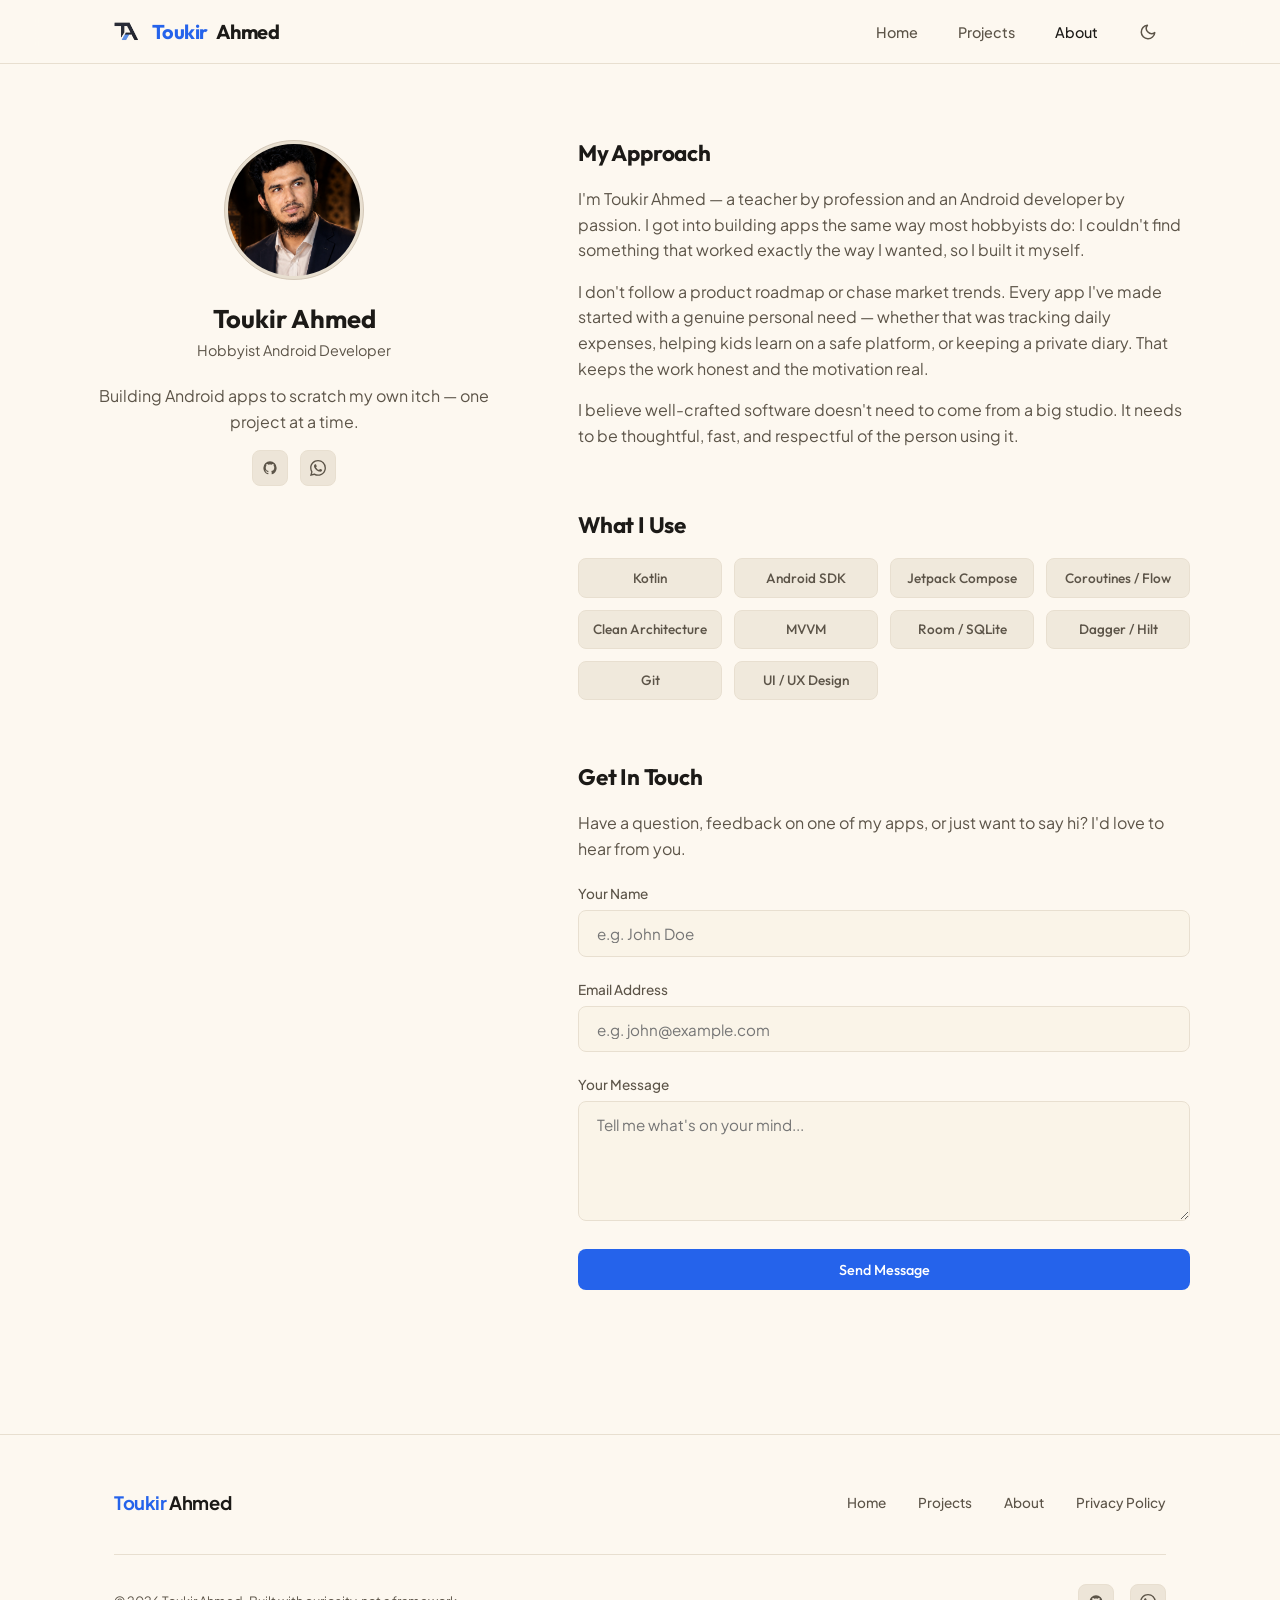
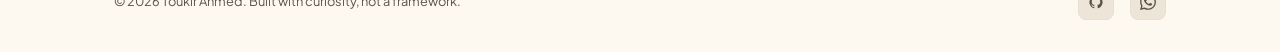
==== about.html @ c5e88df8 "feat: complete portfolio modernization & 32-app native Android catalog" ====
<!DOCTYPE html>
<html lang="en">
<head>
  <meta charset="UTF-8">
  <meta name="viewport" content="width=device-width, initial-scale=1.0">
  <title>About — Toukir Ahmed</title>
  <meta name="description" content="Learn more about Toukir Ahmed — a teacher and hobbyist Android developer who builds apps out of personal curiosity and real-world need.">

  <link rel="icon" type="image/png" id="favicon" href="assets/images/light_favicon.png">
  <link rel="canonical" href="https://toukir.pro.bd/about.html">

  <!-- OpenGraph Social Preview -->
  <meta property="og:type" content="profile">
  <meta property="og:site_name" content="Toukir Ahmed Portfolio">
  <meta property="og:title" content="About — Toukir Ahmed">
  <meta property="og:description" content="Learn more about Toukir Ahmed — a teacher and hobbyist Android developer who builds apps out of personal curiosity and real-world need.">
  <meta property="og:url" content="https://toukir.pro.bd/about.html">
  <meta property="og:image" content="https://toukir.pro.bd/assets/images/profile.png">

  <!-- Twitter Card -->
  <meta name="twitter:card" content="summary">
  <meta name="twitter:title" content="About — Toukir Ahmed">
  <meta name="twitter:description" content="Learn more about Toukir Ahmed — a teacher and hobbyist Android developer who builds apps out of personal curiosity and real-world need.">
  <meta name="twitter:image" content="https://toukir.pro.bd/assets/images/profile.png">

  <!-- CSS Stylesheets -->
  <link rel="stylesheet" href="assets/css/styles.css">
</head>
<body>

  <!-- Navigation Header -->
  <header class="navbar">
    <div class="container">
      <a href="./" class="nav-brand">
        <img src="assets/images/light_logo.png" alt="TA Logo" class="nav-logo" id="nav-logo">
        <span>Toukir</span> Ahmed
      </a>
      <div class="nav-right">
        <nav class="nav-menu" id="nav-menu">
          <a href="./" class="nav-link">Home</a>
          <a href="projects.html" class="nav-link">Projects</a>
          <a href="about.html" class="nav-link active">About</a>
        </nav>
        <button class="theme-toggle-btn" id="theme-toggle" aria-label="Toggle Dark Mode">
          <svg class="moon-icon" viewBox="0 0 24 24" fill="none" stroke="currentColor" stroke-width="2" stroke-linecap="round" stroke-linejoin="round"><path d="M21 12.79A9 9 0 1 1 11.21 3 7 7 0 0 0 21 12.79z"></path></svg>
          <svg class="sun-icon" viewBox="0 0 24 24" fill="none" stroke="currentColor" stroke-width="2" stroke-linecap="round" stroke-linejoin="round"><circle cx="12" cy="12" r="5"></circle><line x1="12" y1="1" x2="12" y2="3"></line><line x1="12" y1="21" x2="12" y2="23"></line><line x1="4.22" y1="4.22" x2="5.64" y2="5.64"></line><line x1="18.36" y1="18.36" x2="19.78" y2="19.78"></line><line x1="1" y1="12" x2="3" y2="12"></line><line x1="21" y1="12" x2="23" y2="12"></line><line x1="4.22" y1="19.78" x2="5.64" y2="18.36"></line><line x1="18.36" y1="5.64" x2="19.78" y2="4.22"></line></svg>
        </button>
        <button class="hamburger" aria-label="Toggle Navigation Menu">
          <span></span>
          <span></span>
          <span></span>
        </button>
      </div>
    </div>
  </header>

  <!-- About Layout Container -->
  <main class="container about-hero">
    <div class="about-layout">
      <!-- Profile sticky column -->
      <aside class="about-profile reveal">
        <div class="profile-avatar-container">
          <img src="assets/images/profile.png" alt="Toukir Ahmed" class="profile-avatar" onerror="this.src='assets/images/light_logo.png'">
        </div>
        <h2>Toukir Ahmed</h2>
        <div class="dev-tag">Hobbyist Android Developer</div>
        <p>Building Android apps to scratch my own itch — one project at a time.</p>

        <div class="social-links">
          <a href="https://github.com/toukirmunna" target="_blank" rel="noopener noreferrer" class="social-icon" aria-label="GitHub">
            <svg viewBox="0 0 24 24"><path d="M12 2A10 10 0 0 0 2 12c0 4.42 2.87 8.17 6.84 9.5.5.08.66-.23.66-.5v-1.69c-2.77.6-3.36-1.34-3.36-1.34-.46-1.16-1.11-1.47-1.11-1.47-.9-.62.07-.6.07-.6 1 .07 1.53 1.03 1.53 1.03.9 1.52 2.34 1.07 2.91.83.09-.65.35-1.09.63-1.34-2.22-.25-4.55-1.11-4.55-4.92 0-1.11.38-2 1.03-2.71-.1-.25-.45-1.29.1-2.64 0 0 .84-.27 2.75 1.02.79-.22 1.65-.33 2.5-.33.85 0 1.71.11 2.5.33 1.91-1.29 2.75-1.02 2.75-1.02.55 1.35.2 2.39.1 2.64.65.71 1.03 1.6 1.03 2.71 0 3.82-2.34 4.66-4.57 4.91.36.31.69.92.69 1.85V21c0 .27.16.59.67.5C19.14 20.16 22 16.42 22 12A10 10 0 0 0 12 2z"/></svg>
          </a>
          <a href="https://wa.me/8801726538440" target="_blank" rel="noopener noreferrer" class="social-icon" aria-label="WhatsApp">
            <svg viewBox="0 0 24 24"><path d="M17.472 14.382c-.297-.149-1.758-.867-2.03-.967-.273-.099-.471-.148-.67.15-.197.297-.767.966-.94 1.164-.173.199-.347.223-.644.075-.297-.15-1.255-.463-2.39-1.475-.883-.788-1.48-1.761-1.653-2.059-.173-.297-.018-.458.13-.606.134-.133.298-.347.446-.52.149-.174.198-.298.298-.497.099-.198.05-.371-.025-.52-.075-.149-.669-1.612-.916-2.207-.242-.579-.487-.5-.669-.51-.173-.008-.371-.01-.57-.01-.198 0-.52.074-.792.372-.272.297-1.04 1.016-1.04 2.479 0 1.462 1.065 2.875 1.213 3.074.149.198 2.096 3.2 5.077 4.487.709.306 1.262.489 1.694.625.712.227 1.36.195 1.871.118.571-.085 1.758-.719 2.006-1.413.248-.694.248-1.289.173-1.413-.074-.124-.272-.198-.57-.347m-5.421 7.403h-.004a9.87 9.87 0 01-5.031-1.378l-.361-.214-3.741.982.998-3.648-.235-.374a9.86 9.86 0 01-1.51-5.26c.001-5.45 4.436-9.884 9.888-9.884 2.64 0 5.122 1.03 6.988 2.898a9.825 9.825 0 012.893 6.994c-.003 5.45-4.437 9.884-9.885 9.884m8.413-18.297A11.815 11.815 0 0012.05 0C5.495 0 .16 5.335.157 11.892c0 2.096.547 4.142 1.588 5.945L.057 24l6.305-1.654a11.882 11.882 0 005.683 1.448h.005c6.554 0 11.890-5.335 11.893-11.893a11.821 11.821 0 00-3.48-8.413z"/></svg>
          </a>
        </div>
      </aside>

      <!-- Biography & Contact Column -->
      <div class="about-content">
        <section class="reveal">
          <h3>My Approach</h3>
          <p>I'm Toukir Ahmed — a teacher by profession and an Android developer by passion. I got into building apps the same way most hobbyists do: I couldn't find something that worked exactly the way I wanted, so I built it myself.</p>
          <p style="margin-top: 1rem;">I don't follow a product roadmap or chase market trends. Every app I've made started with a genuine personal need — whether that was tracking daily expenses, helping kids learn on a safe platform, or keeping a private diary. That keeps the work honest and the motivation real.</p>
          <p style="margin-top: 1rem;">I believe well-crafted software doesn't need to come from a big studio. It needs to be thoughtful, fast, and respectful of the person using it.</p>
        </section>

        <section class="reveal">
          <h3>What I Use</h3>
          <div class="skills-grid">
            <span class="skill-tag">Kotlin</span>
            <span class="skill-tag">Android SDK</span>
            <span class="skill-tag">Jetpack Compose</span>
            <span class="skill-tag">Coroutines / Flow</span>
            <span class="skill-tag">Clean Architecture</span>
            <span class="skill-tag">MVVM</span>
            <span class="skill-tag">Room / SQLite</span>
            <span class="skill-tag">Dagger / Hilt</span>
            <span class="skill-tag">Git</span>
            <span class="skill-tag">UI / UX Design</span>
          </div>
        </section>

        <!-- Contact Form -->
        <section class="reveal">
          <h3>Get In Touch</h3>
          <p>Have a question, feedback on one of my apps, or just want to say hi? I'd love to hear from you.</p>

          <div class="contact-form-container">
            <form action="#" method="POST" onsubmit="event.preventDefault(); this.querySelector('.form-submit-btn').textContent = '✓ Message sent!'; this.querySelector('.form-submit-btn').disabled = true;">
              <div class="form-group">
                <label for="name" class="form-label">Your Name</label>
                <input type="text" id="name" name="name" class="form-input" placeholder="e.g. John Doe" required>
              </div>
              <div class="form-group">
                <label for="email" class="form-label">Email Address</label>
                <input type="email" id="email" name="email" class="form-input" placeholder="e.g. john@example.com" required>
              </div>
              <div class="form-group">
                <label for="message" class="form-label">Your Message</label>
                <textarea id="message" name="message" class="form-input" placeholder="Tell me what's on your mind..." required></textarea>
              </div>
              <button type="submit" class="btn btn-primary form-submit-btn" id="contact-submit-btn">Send Message</button>
            </form>
          </div>
        </section>
      </div>
    </div>
  </main>

  <!-- Footer -->
  <footer class="footer">
    <div class="container">
      <div class="footer-layout">
        <a href="./" class="footer-brand">
          <span>Toukir</span> Ahmed
        </a>
        <div class="footer-links">
          <a href="./" class="footer-link">Home</a>
          <a href="projects.html" class="footer-link">Projects</a>
          <a href="about.html" class="footer-link">About</a>
          <a href="privacy.html" class="footer-link">Privacy Policy</a>
        </div>
      </div>

      <div class="footer-bottom">
        <p>&copy; 2026 Toukir Ahmed. Built with curiosity, not a framework.</p>
        <div class="footer-socials">
          <a href="https://github.com/toukirmunna" target="_blank" rel="noopener noreferrer" aria-label="GitHub" class="social-icon">
            <svg viewBox="0 0 24 24"><path d="M12 2A10 10 0 0 0 2 12c0 4.42 2.87 8.17 6.84 9.5.5.08.66-.23.66-.5v-1.69c-2.77.6-3.36-1.34-3.36-1.34-.46-1.16-1.11-1.47-1.11-1.47-.9-.62.07-.6.07-.6 1 .07 1.53 1.03 1.53 1.03.9 1.52 2.34 1.07 2.91.83.09-.65.35-1.09.63-1.34-2.22-.25-4.55-1.11-4.55-4.92 0-1.11.38-2 1.03-2.71-.1-.25-.45-1.29.1-2.64 0 0 .84-.27 2.75 1.02.79-.22 1.65-.33 2.5-.33.85 0 1.71.11 2.5.33 1.91-1.29 2.75-1.02 2.75-1.02.55 1.35.2 2.39.1 2.64.65.71 1.03 1.6 1.03 2.71 0 3.82-2.34 4.66-4.57 4.91.36.31.69.92.69 1.85V21c0 .27.16.59.67.5C19.14 20.16 22 16.42 22 12A10 10 0 0 0 12 2z"/></svg>
          </a>
          <a href="https://wa.me/8801726538440" target="_blank" rel="noopener noreferrer" aria-label="WhatsApp" class="social-icon">
            <svg viewBox="0 0 24 24"><path d="M17.472 14.382c-.297-.149-1.758-.867-2.03-.967-.273-.099-.471-.148-.67.15-.197.297-.767.966-.94 1.164-.173.199-.347.223-.644.075-.297-.15-1.255-.463-2.39-1.475-.883-.788-1.48-1.761-1.653-2.059-.173-.297-.018-.458.13-.606.134-.133.298-.347.446-.52.149-.174.198-.298.298-.497.099-.198.05-.371-.025-.52-.075-.149-.669-1.612-.916-2.207-.242-.579-.487-.5-.669-.51-.173-.008-.371-.01-.57-.01-.198 0-.52.074-.792.372-.272.297-1.04 1.016-1.04 2.479 0 1.462 1.065 2.875 1.213 3.074.149.198 2.096 3.2 5.077 4.487.709.306 1.262.489 1.694.625.712.227 1.36.195 1.871.118.571-.085 1.758-.719 2.006-1.413.248-.694.248-1.289.173-1.413-.074-.124-.272-.198-.57-.347m-5.421 7.403h-.004a9.87 9.87 0 01-5.031-1.378l-.361-.214-3.741.982.998-3.648-.235-.374a9.86 9.86 0 01-1.51-5.26c.001-5.45 4.436-9.884 9.888-9.884 2.64 0 5.122 1.03 6.988 2.898a9.825 9.825 0 012.893 6.994c-.003 5.45-4.437 9.884-9.885 9.884m8.413-18.297A11.815 11.815 0 0012.05 0C5.495 0 .16 5.335.157 11.892c0 2.096.547 4.142 1.588 5.945L.057 24l6.305-1.654a11.882 11.882 0 005.683 1.448h.005c6.554 0 11.890-5.335 11.893-11.893a11.821 11.821 0 00-3.48-8.413z"/></svg>
          </a>
        </div>
      </div>
    </div>
  </footer>

  <!-- Scripts -->
  <script src="assets/js/main.js"></script>
</body>
</html>
---- assets/css/styles.css ----
@import url('https://fonts.googleapis.com/css2?family=Plus+Jakarta+Sans:wght@300;400;500;600;700&family=Outfit:wght@400;500;600;700;800&display=swap');

/* --- DESIGN SYSTEM & CSS VARIABLES --- */
:root {
  /* Fonts */
  --font-heading: 'Outfit', -apple-system, BlinkMacSystemFont, "Segoe UI", Roboto, sans-serif;
  --font-body: 'Plus Jakarta Sans', -apple-system, BlinkMacSystemFont, "Segoe UI", Roboto, sans-serif;

  /* Colors - Light Theme (Default) — Warm Cream */
  --bg-color: #fdf8f0;          /* Warm cream background */
  --card-bg: #fffdf7;           /* Ivory white card surface */
  --card-bg-hover: #faf4e8;     /* Slightly deeper cream on card hover */
  
  --border-color: #e8dfd0;      /* Warm tan border */
  --border-color-hover: #d4c8b8; /* Deeper warm border hover */
  
  --text-primary: #1c1a17;      /* Deep warm charcoal */
  --text-secondary: #5c5448;    /* Warm brown-gray secondary text */
  --text-muted: #9c8f80;        /* Warm muted taupe */
  
  --accent-primary: #2563eb;    /* Premium sapphire blue accent */
  --accent-hover: #1d4ed8;
  --accent-light: rgba(37, 99, 235, 0.08);
  
  --nav-bg: rgba(253, 248, 240, 0.85);
  --success: #10b981;
  
  --btn-secondary-bg: #ede5d8;       /* Warm cream-tan background for secondary buttons */
  --btn-secondary-hover: #e0d4c3;
  --btn-secondary-text: #1c1a17;     /* High contrast warm dark text */

  --input-bg: #faf4e8;               /* Form input background */
  --skill-bg: #f0e9dc;               /* Skill tag background */
  --skill-bg-hover: #e8dfd0;
  --social-icon-bg: #ede5d8;         /* Social icon background */
  --social-icon-hover: #e0d4c3;
  
  /* Transitions */
  --transition-fast: 0.15s cubic-bezier(0.16, 1, 0.3, 1);
  --transition-normal: 0.3s cubic-bezier(0.16, 1, 0.3, 1);
  
  /* Spacers */
  --container-width: 1100px;
}

/* Elegant Deep Dark Theme Override */
[data-theme="dark"] {
  --bg-color: #0d1117;          /* Deep near-black background */
  --card-bg: #161b22;           /* Deep charcoal card surface */
  --card-bg-hover: #1c2330;     /* Subtle card hover tint */
  
  --border-color: #30363d;      /* Muted dark border */
  --border-color-hover: #484f58; /* Lighter dark border hover */
  
  --text-primary: #e6edf3;      /* Crisp off-white typography */
  --text-secondary: #8b949e;    /* Muted gray secondary text */
  --text-muted: #6e7681;        /* Quiet metadata text */
  
  --accent-primary: #38bdf8;    /* Vibrant sky-blue accent for dark mode */
  --accent-hover: #7dd3fc;
  --accent-light: rgba(56, 189, 248, 0.12);
  
  --nav-bg: rgba(13, 17, 23, 0.85);
  
  --btn-secondary-bg: #21262d;       /* Dark background for secondary buttons */
  --btn-secondary-hover: #30363d;
  --btn-secondary-text: #e6edf3;     /* High contrast white text */

  --input-bg: #0d1117;
  --skill-bg: #21262d;
  --skill-bg-hover: #30363d;
  --social-icon-bg: #21262d;
  --social-icon-hover: #30363d;
}

/* --- RESET & BASE STYLES --- */
*, *::before, *::after {
  box-sizing: border-box;
  margin: 0;
  padding: 0;
}

html {
  scroll-behavior: smooth;
  font-size: 16px;
  background-color: var(--bg-color);
  color: var(--text-primary);
  font-family: var(--font-body);
  -webkit-font-smoothing: antialiased;
  -moz-osx-font-smoothing: grayscale;
}

body {
  min-height: 100vh;
  display: flex;
  flex-direction: column;
  overflow-x: hidden;
  position: relative;
}

/* Scrollbar Styles */
::-webkit-scrollbar {
  width: 8px;
}
::-webkit-scrollbar-track {
  background: var(--bg-color);
}
::-webkit-scrollbar-thumb {
  background: var(--border-color-hover);
  border-radius: 4px;
}
::-webkit-scrollbar-thumb:hover {
  background: var(--text-muted);
}

/* Typography */
h1, h2, h3, h4, h5, h6 {
  font-family: var(--font-heading);
  font-weight: 700;
  line-height: 1.2;
  color: var(--text-primary);
}

p {
  color: var(--text-secondary);
  line-height: 1.6;
}

a {
  text-decoration: none;
  color: inherit;
  transition: color var(--transition-fast);
}

img {
  max-width: 100%;
  height: auto;
  display: block;
}

/* --- REUSABLE COMPONENTS --- */
.container {
  width: 90%;
  max-width: var(--container-width);
  margin: 0 auto;
  padding: 0 1.5rem;
}

/* Category Pill Badges */
.category-pill {
  display: inline-flex;
  align-items: center;
  font-size: 0.75rem;
  font-weight: 600;
  color: var(--accent-primary);
  background: var(--accent-light);
  border: 1px solid rgba(47, 128, 237, 0.2);
  padding: 0.25rem 0.75rem;
  border-radius: 12px;
  letter-spacing: -0.1px;
}

/* Buttons */
.btn {
  display: inline-flex;
  align-items: center;
  justify-content: center;
  padding: 0.7rem 1.4rem;
  border-radius: 8px;
  font-family: var(--font-heading);
  font-weight: 500;
  font-size: 0.9rem;
  cursor: pointer;
  transition: all var(--transition-fast);
  gap: 0.5rem;
  border: none;
}

.btn-primary {
  background: var(--accent-primary);
  color: #ffffff;                    /* Hardcoded high contrast white text */
}

.btn-primary:hover {
  background: var(--accent-hover);
  transform: translateY(-1px);
}

.btn-secondary {
  background: var(--btn-secondary-bg);
  color: var(--btn-secondary-text);
  border: 1px solid var(--border-color);
}

.btn-secondary:hover {
  background: var(--btn-secondary-hover);
  border-color: var(--border-color-hover);
  transform: translateY(-1px);
}

/* Flat Minimal Cards */
.glass-card {
  background: var(--card-bg);
  border: 1px solid var(--border-color);
  border-radius: 14px;
  padding: 2rem;
  transition: all var(--transition-fast);
  box-shadow: 0 4px 20px rgba(0, 0, 0, 0.15);
}

.glass-card:hover {
  transform: translateY(-3px);
  background: var(--card-bg-hover);
  border-color: var(--border-color-hover);
  box-shadow: 0 8px 30px rgba(0, 0, 0, 0.25);
}

/* --- NAVIGATION HEADER --- */
.navbar {
  position: fixed;
  top: 0;
  left: 0;
  width: 100%;
  height: 64px;
  display: flex;
  align-items: center;
  z-index: 100;
  background: var(--nav-bg);
  backdrop-filter: blur(16px);
  -webkit-backdrop-filter: blur(16px);
  border-bottom: 1px solid var(--border-color);
  transition: height var(--transition-fast);
}

.navbar.scrolled {
  height: 56px;
}

.navbar .container {
  display: flex;
  justify-content: space-between;
  align-items: center;
}

.nav-right {
  display: flex;
  align-items: center;
  gap: 2rem;
}

/* Theme Toggle Button */
.theme-toggle-btn {
  background: transparent;
  border: none;
  cursor: pointer;
  width: 36px;
  height: 36px;
  border-radius: 8px;
  display: flex;
  align-items: center;
  justify-content: center;
  color: var(--text-secondary);
  transition: all var(--transition-fast);
}

.theme-toggle-btn:hover {
  background: var(--card-bg-hover);
  color: var(--text-primary);
}

.theme-toggle-btn svg {
  width: 18px;
  height: 18px;
  fill: none;
  stroke: currentColor;
  stroke-width: 2;
  stroke-linecap: round;
  stroke-linejoin: round;
}

.theme-toggle-btn .sun-icon {
  display: none;
}

.theme-toggle-btn .moon-icon {
  display: block;
}

[data-theme="dark"] .theme-toggle-btn .sun-icon {
  display: block;
}

[data-theme="dark"] .theme-toggle-btn .moon-icon {
  display: none;
}

.nav-brand {
  font-family: var(--font-heading);
  font-weight: 700;
  font-size: 1.25rem;
  letter-spacing: -0.5px;
  display: flex;
  align-items: center;
  gap: 0.5rem;
}

.nav-brand span {
  color: var(--accent-primary);
  margin-left: 0.35rem; /* Distinct gap separating logo from brand text */
}

.nav-logo {
  height: 24px; /* Sleeker, proportional height */
  width: auto;
  object-fit: contain;
  border-radius: 4px;
  display: block;
}

.nav-menu {
  display: flex;
  gap: 2.5rem;
}

.nav-link {
  font-family: var(--font-body);
  font-weight: 500;
  font-size: 0.9rem;
  color: var(--text-secondary);
  transition: color var(--transition-fast);
}

.nav-link:hover, .nav-link.active {
  color: var(--text-primary);
}

.hamburger {
  display: none;
  cursor: pointer;
  background: transparent;
  border: none;
  z-index: 110;
}

.hamburger span {
  display: block;
  width: 20px;
  height: 2px;
  margin: 4px auto;
  background-color: var(--text-primary);
  transition: all var(--transition-fast);
}

/* --- HERO SECTION --- */
.hero {
  padding: 140px 0 80px;
  position: relative;
  overflow: hidden;
}

.hero-layout {
  display: grid;
  grid-template-columns: 1.1fr 0.9fr;
  gap: 4rem;
  align-items: center;
}

.hero-text {
  text-align: left;
}

.hero h1 {
  font-size: 3.25rem;
  margin-bottom: 1.2rem;
  letter-spacing: -1.5px;
  font-weight: 800;
}

.hero p {
  font-size: 1.1rem;
  margin-bottom: 2.2rem;
  color: var(--text-secondary);
}

.hero-cta {
  display: flex;
  gap: 1rem;
}

/* Layered Screenshots & Phone Mockup */
.hero-mockup-wrapper {
  position: relative;
  width: 100%;
  height: 420px;
  display: flex;
  justify-content: center;
  align-items: center;
}

.mockup-phone {
  position: relative;
  width: 200px;
  height: 400px;
  background: #16161a;
  border: 4px solid #2d2d34;
  border-radius: 32px;
  padding: 8px;
  box-shadow: 0 25px 50px -12px rgba(0,0,0,0.5);
  overflow: hidden;
  z-index: 2;
}

.mockup-phone img {
  width: 100%;
  height: 100%;
  object-fit: cover;
  border-radius: 24px;
}

.mockup-screen-left, .mockup-screen-right {
  position: absolute;
  width: 160px;
  height: 320px;
  background: var(--card-bg);
  border: 1px solid var(--border-color);
  border-radius: 18px;
  opacity: 0.45;
  overflow: hidden;
  box-shadow: 0 15px 35px rgba(0,0,0,0.4);
  transition: all var(--transition-normal);
}

.mockup-screen-left {
  left: 20px;
  transform: rotate(-10deg) scale(0.9);
  z-index: 1;
}

.mockup-screen-right {
  right: 20px;
  transform: rotate(10deg) scale(0.9);
  z-index: 1;
}

.mockup-screen-left img, .mockup-screen-right img {
  width: 100%;
  height: 100%;
  object-fit: cover;
}

.mockup-screen-left:hover {
  transform: rotate(-3deg) scale(0.95);
  opacity: 0.9;
  z-index: 3;
}

.mockup-screen-right:hover {
  transform: rotate(3deg) scale(0.95);
  opacity: 0.9;
  z-index: 3;
}

/* --- HOMEPAGE SPECIFIC SECTIONS --- */

/* Stats Strip */
.stats-strip {
  padding: 1rem 0;
  margin-top: -1rem;
  margin-bottom: 2rem;
}

.stats-strip-container {
  display: grid;
  grid-template-columns: repeat(4, 1fr);
  gap: 1.5rem;
  padding: 2.5rem 2rem;
  text-align: center;
  border-radius: 16px;
  background: var(--card-bg);
  border: 1px solid var(--border-color);
  box-shadow: 0 8px 32px 0 rgba(0, 0, 0, 0.05);
}

.stat-item {
  display: flex;
  flex-direction: column;
  gap: 0.35rem;
  border-right: 1px solid var(--border-color);
}

.stat-item:last-child {
  border-right: none;
}

.stat-value {
  font-family: var(--font-heading);
  font-size: 2.25rem;
  font-weight: 800;
  color: var(--accent-primary);
  line-height: 1;
}

.stat-label {
  font-size: 0.88rem;
  color: var(--text-muted);
  font-weight: 500;
}

/* Philosophy Section */
.philosophy-section {
  padding: 80px 0;
  border-top: 1px solid var(--border-color);
}

.philosophy-grid {
  display: grid;
  grid-template-columns: repeat(3, 1fr);
  gap: 2rem;
  margin-top: 3rem;
}

.philosophy-card {
  padding: 2.5rem 2rem;
  height: 100%;
}

.philosophy-icon {
  width: 44px;
  height: 44px;
  border-radius: 10px;
  background: var(--accent-light);
  color: var(--accent-primary);
  display: flex;
  align-items: center;
  justify-content: center;
  margin-bottom: 1.5rem;
}

.philosophy-icon svg {
  width: 24px;
  height: 24px;
}

.philosophy-card h3 {
  font-size: 1.25rem;
  font-weight: 700;
  margin-bottom: 0.9rem;
  color: var(--text-primary);
}

.philosophy-card p {
  font-size: 0.95rem;
  line-height: 1.6;
  color: var(--text-secondary);
}

/* Tech Stack Section */
.tech-section {
  padding: 80px 0;
  border-top: 1px solid var(--border-color);
}

.tech-grid {
  display: grid;
  grid-template-columns: repeat(4, 1fr);
  gap: 1.5rem;
  margin-top: 3rem;
}

.tech-card {
  padding: 1.75rem 1.5rem;
  display: flex;
  align-items: center;
  gap: 1rem;
  transition: transform 0.2s ease, border-color 0.2s ease;
}

.tech-card:hover {
  transform: translateY(-2px);
  border-color: var(--accent-primary);
}

.tech-icon-wrapper {
  width: 40px;
  height: 40px;
  border-radius: 8px;
  background: var(--border-color);
  display: flex;
  align-items: center;
  justify-content: center;
  flex-shrink: 0;
}

.tech-icon-wrapper svg {
  width: 22px;
  height: 22px;
  color: var(--text-secondary);
}

.tech-card:hover .tech-icon-wrapper svg {
  color: var(--accent-primary);
}

.tech-info h3 {
  font-size: 1.05rem;
  font-weight: 700;
  margin-bottom: 0.2rem;
  color: var(--text-primary);
}

.tech-info p {
  font-size: 0.82rem;
  color: var(--text-muted);
}

/* Feedback CTA Banner */
.feedback-section {
  padding: 80px 0 100px;
  border-top: 1px solid var(--border-color);
}

.feedback-banner {
  padding: 4rem 3rem;
  border-radius: 20px;
  text-align: center;
  max-width: 860px;
  margin: 0 auto;
  box-shadow: 0 12px 40px 0 rgba(0, 0, 0, 0.05);
}

.feedback-badge {
  display: inline-flex;
  align-items: center;
  gap: 0.4rem;
  font-size: 0.78rem;
  font-weight: 700;
  text-transform: uppercase;
  color: var(--accent-primary);
  background: var(--accent-light);
  padding: 0.35rem 0.85rem;
  border-radius: 100px;
  margin-bottom: 1.5rem;
  letter-spacing: 0.5px;
}

.feedback-banner h2 {
  font-size: 2.25rem;
  letter-spacing: -0.5px;
  margin-bottom: 1rem;
}

.feedback-banner p {
  font-size: 1.1rem;
  color: var(--text-secondary);
  max-width: 600px;
  margin: 0 auto 2.25rem;
  line-height: 1.6;
}

.feedback-buttons {
  display: flex;
  justify-content: center;
  gap: 1rem;
}

/* Responsive Rules */
@media (max-width: 992px) {
  .stats-strip-container {
    grid-template-columns: repeat(2, 1fr);
    gap: 1.5rem;
    padding: 2rem 1.5rem;
  }
  .stat-item:nth-child(2) {
    border-right: none;
  }
  .philosophy-grid {
    grid-template-columns: 1fr;
    gap: 1.5rem;
  }
  .tech-grid {
    grid-template-columns: repeat(2, 1fr);
  }
}

@media (max-width: 576px) {
  .stats-strip-container {
    grid-template-columns: 1fr;
    gap: 1.25rem;
  }
  .stat-item {
    border-right: none;
    border-bottom: 1px solid var(--border-color);
    padding-bottom: 0.75rem;
  }
  .stat-item:last-child {
    border-bottom: none;
    padding-bottom: 0;
  }
  .tech-grid {
    grid-template-columns: 1fr;
  }
  .feedback-banner {
    padding: 2.5rem 1.5rem;
  }
  .feedback-banner h2 {
    font-size: 1.75rem;
  }
  .feedback-buttons {
    flex-direction: column;
    gap: 0.75rem;
  }
}

/* --- APPS SECTION --- */
.apps-section {
  padding: 80px 0;
  border-top: 1px solid var(--border-color);
}

.section-header {
  text-align: left;
  margin-bottom: 3.5rem;
}

.section-header h2 {
  font-size: 2.25rem;
  margin-bottom: 0.8rem;
  letter-spacing: -0.5px;
}

.section-header p {
  font-size: 1rem;
  color: var(--text-secondary);
}

.apps-grid {
  display: grid;
  grid-template-columns: repeat(auto-fit, minmax(310px, 1fr));
  gap: 2.5rem;
}

/* App Card overrides */
.app-card {
  display: flex;
  flex-direction: column;
  height: 100%;
  text-align: left;
  padding: 2.2rem;
}

.app-card-header {
  display: flex;
  align-items: center;
  gap: 1.2rem;
  margin-bottom: 1.2rem;
}

.app-card-icon {
  width: 52px;
  height: 52px;
  border-radius: 12px;
  object-fit: cover;
  border: 1px solid var(--border-color);
  background: var(--bg-color);
}

.app-card-title {
  font-size: 1.15rem;
  font-weight: 600;
  margin-bottom: 0.2rem;
}

.app-card-desc {
  font-size: 0.92rem;
  margin-bottom: 1.8rem;
  flex-grow: 1;
}

.app-card-footer {
  display: flex;
  justify-content: space-between;
  align-items: center;
  border-top: 1px solid var(--border-color);
  padding-top: 1.2rem;
}

.app-card-meta {
  font-size: 0.8rem;
  color: var(--text-secondary);
}

.app-card-footer .btn-link {
  font-family: var(--font-heading);
  font-weight: 600;
  font-size: 0.85rem;
  color: var(--accent-primary);
  display: flex;
  align-items: center;
  gap: 0.25rem;
}

.app-card-footer .btn-link svg {
  width: 14px;
  height: 14px;
  stroke: var(--accent-primary);
  transition: transform var(--transition-fast);
}

.app-card-footer .btn-link:hover {
  color: var(--text-primary);
}

.app-card-footer .btn-link:hover svg {
  stroke: var(--text-primary);
  transform: translateX(2px);
}

/* --- ABOUT PAGE SPECIFICS --- */
.about-hero {
  padding: 140px 0 80px;
}

.about-layout {
  display: grid;
  grid-template-columns: 0.8fr 1.2fr;
  gap: 5rem;
  align-items: start;
}

.about-profile {
  position: sticky;
  top: 100px;
  text-align: center;
}

.profile-avatar-container {
  width: 140px;
  height: 140px;
  margin: 0 auto 1.5rem;
  border-radius: 50%;
  padding: 3px;
  background: var(--border-color);
  border: 1px solid var(--border-color-hover);
}

.profile-avatar {
  width: 100%;
  height: 100%;
  border-radius: 50%;
  object-fit: cover;
  background: var(--bg-color);
}

.about-profile h2 {
  font-size: 1.6rem;
  margin-bottom: 0.4rem;
}

.about-profile .dev-tag {
  color: var(--text-secondary);
  font-size: 0.9rem;
  margin-bottom: 1.5rem;
}

.social-links {
  display: flex;
  justify-content: center;
  gap: 0.75rem;
  margin-top: 1rem;
}

.social-icon {
  width: 36px;
  height: 36px;
  display: flex;
  align-items: center;
  justify-content: center;
  border-radius: 8px;
  background: var(--social-icon-bg);
  border: 1px solid var(--border-color);
  transition: all var(--transition-fast);
}

.social-icon svg {
  width: 16px;
  height: 16px;
  fill: var(--text-secondary);
}

.social-icon:hover {
  background: var(--social-icon-hover);
  border-color: var(--border-color-hover);
}

.social-icon:hover svg {
  fill: var(--text-primary);
}

.about-content section {
  margin-bottom: 4rem;
}

.about-content h3 {
  font-size: 1.4rem;
  margin-bottom: 1.2rem;
  letter-spacing: -0.2px;
}

.skills-grid {
  display: grid;
  grid-template-columns: repeat(auto-fill, minmax(130px, 1fr));
  gap: 0.75rem;
}

.skill-tag {
  background: var(--skill-bg);
  border: 1px solid var(--border-color);
  border-radius: 8px;
  padding: 0.6rem;
  text-align: center;
  font-family: var(--font-heading);
  font-size: 0.85rem;
  font-weight: 500;
  color: var(--text-secondary);
  transition: all var(--transition-fast);
}

.skill-tag:hover {
  background: var(--skill-bg-hover);
  color: var(--text-primary);
  border-color: var(--border-color-hover);
}

/* Contact Form Styling */
.contact-form-container {
  margin-top: 1.5rem;
}

.form-group {
  margin-bottom: 1.5rem;
}

.form-label {
  display: block;
  font-size: 0.85rem;
  color: var(--text-secondary);
  margin-bottom: 0.5rem;
  font-weight: 500;
}

.form-input {
  width: 100%;
  padding: 0.8rem 1.1rem;
  border-radius: 8px;
  background: var(--input-bg);
  border: 1px solid var(--border-color);
  color: var(--text-primary);
  font-family: var(--font-body);
  font-size: 0.95rem;
  transition: all var(--transition-fast);
}

.form-input:focus {
  outline: none;
  border-color: var(--accent-primary);
  box-shadow: 0 0 0 3px var(--accent-light);
}

textarea.form-input {
  resize: vertical;
  min-height: 120px;
}

.form-submit-btn {
  width: 100%;
}

/* --- APP DETAILS PAGE SPECIFICS --- */
.app-detail-hero {
  padding: 130px 0 40px;
}

.app-detail-header-card {
  display: flex;
  align-items: center;
  gap: 2rem;
  padding-bottom: 2rem;
  border-bottom: 1px solid var(--border-color);
}

.app-detail-icon {
  width: 90px;
  height: 90px;
  border-radius: 20px;
  border: 1px solid var(--border-color);
  background: var(--bg-color);
  padding: 2px;
}

.app-detail-identity h1 {
  font-size: 2.25rem;
  margin-bottom: 0.3rem;
  letter-spacing: -0.5px;
}

.app-detail-identity .category-pill {
  margin-bottom: 0.6rem;
}

.app-detail-body {
  padding: 30px 0 80px;
}

.app-detail-grid {
  display: grid;
  grid-template-columns: 1.8fr 1fr;
  gap: 4.5rem;
  align-items: start;
}

.app-main-content {
  min-width: 0;
}

/* Hero Screen View Banner */
.hero-screen-banner {
  width: 100%;
  height: 380px;
  border-radius: 12px;
  overflow: hidden;
  margin-bottom: 3rem;
  border: 1px solid var(--border-color);
}

.hero-screen-banner img {
  width: 100%;
  height: 100%;
  object-fit: cover;
}

.gallery-section {
  margin-bottom: 3.5rem;
  width: 100%;
  max-width: 100%;
  overflow: hidden;
}

.gallery-section h3 {
  font-size: 1.4rem;
  margin-bottom: 1.2rem;
}

.gallery-container {
  display: flex;
  gap: 1.2rem;
  overflow-x: auto;
  padding-bottom: 1.2rem;
  scrollbar-width: thin;
  scrollbar-color: var(--border-color-hover) var(--bg-color);
}

.gallery-container::-webkit-scrollbar {
  height: 5px;
}

.gallery-container::-webkit-scrollbar-thumb {
  background: var(--border-color-hover);
  border-radius: 2.5px;
}

.screenshot-card {
  flex: 0 0 auto;
  width: 200px;
  border-radius: 12px;
  overflow: hidden;
  border: 1px solid var(--border-color);
}

.screenshot-card img {
  width: 100%;
  height: 100%;
  object-fit: cover;
  display: block;
}

/* Features List */
.features-section {
  margin-bottom: 3.5rem;
}

.features-section h3, .desc-section h3, .changelog-section h3 {
  font-size: 1.4rem;
  margin-bottom: 1.2rem;
}

.features-list {
  display: grid;
  grid-template-columns: 1fr;
  gap: 0.9rem;
}

.feature-item {
  display: flex;
  align-items: flex-start;
  gap: 0.75rem;
}

.feature-check-icon {
  width: 18px;
  height: 18px;
  flex-shrink: 0;
  display: flex;
  align-items: center;
  justify-content: center;
  border-radius: 50%;
  background: var(--accent-light);
  margin-top: 0.2rem;
}

.feature-check-icon svg {
  width: 10px;
  height: 10px;
  fill: none;
  stroke: var(--accent-primary);
  stroke-width: 3.5;
}

.feature-text {
  font-size: 0.95rem;
  color: var(--text-secondary);
}

.desc-section {
  margin-bottom: 3.5rem;
}

/* Sidebar Metadata */
.sidebar-meta-card {
  position: sticky;
  top: 100px;
}

.metadata-grid {
  display: grid;
  grid-template-columns: 1fr;
  gap: 1.2rem;
  margin-bottom: 2rem;
}

.meta-row {
  display: flex;
  justify-content: space-between;
  align-items: center;
  border-bottom: 1px solid var(--border-color);
  padding-bottom: 0.7rem;
}

.meta-label {
  font-size: 0.85rem;
  color: var(--text-secondary);
  font-weight: 500;
}

.meta-value {
  font-size: 0.9rem;
  font-weight: 600;
  color: var(--text-primary);
}

.sidebar-buttons {
  display: flex;
  flex-direction: column;
  gap: 0.75rem;
}

.sidebar-buttons .btn {
  width: 100%;
}

/* --- CHANGELOG SECTION --- */
.changelog-section {
  margin-bottom: 3.5rem;
}

.changelog-timeline {
  margin-top: 1rem;
  display: flex;
  flex-direction: column;
  gap: 1.8rem;
}

.changelog-item {
  border-left: 2px solid var(--border-color);
  padding-left: 1.25rem;
  position: relative;
}

.changelog-item::before {
  content: "";
  position: absolute;
  top: 5px;
  left: -5px;
  width: 8px;
  height: 8px;
  border-radius: 50%;
  background: var(--accent-primary);
}

.changelog-header {
  display: flex;
  justify-content: space-between;
  align-items: baseline;
  margin-bottom: 0.4rem;
}

.changelog-version {
  font-family: var(--font-heading);
  font-weight: 600;
  color: var(--text-primary);
  font-size: 0.95rem;
}

.changelog-date {
  font-size: 0.8rem;
  color: var(--text-secondary);
}

.changelog-notes {
  list-style: disc;
  margin-left: 1.1rem;
  font-size: 0.9rem;
  color: var(--text-secondary);
}

.changelog-notes li {
  margin-bottom: 0.25rem;
}

/* --- RELATED APPS SECTION --- */
.related-apps-section {
  padding-top: 4rem;
  border-top: 1px solid var(--border-color);
}

.related-apps-section h3 {
  font-size: 1.6rem;
  margin-bottom: 2rem;
  letter-spacing: -0.2px;
}

.related-apps-grid {
  display: grid;
  grid-template-columns: 1fr 1fr;
  gap: 2rem;
}

/* Dynamic Content Loader States */
.loading-placeholder {
  text-align: center;
  padding: 5rem 0;
  color: var(--text-secondary);
}

.app-error-state {
  text-align: center;
  padding: 80px 0;
}

.app-error-state h1 {
  font-size: 3rem;
  margin-bottom: 1.2rem;
}

.app-error-state p {
  font-size: 1rem;
  margin-bottom: 2rem;
  color: var(--text-secondary);
}

/* --- PRIVACY POLICY PAGE --- */
.privacy-hero {
  padding: 120px 0 40px;
  text-align: left;
}

.privacy-hero h1 {
  font-size: 2.5rem;
  margin-bottom: 0.4rem;
  letter-spacing: -0.5px;
}

.privacy-body {
  padding: 10px 0 80px;
}

.privacy-content-card {
  max-width: 780px;
  margin: 0 auto;
}

.privacy-markdown {
  font-size: 0.95rem;
  line-height: 1.7;
}

.privacy-markdown h2 {
  font-size: 1.3rem;
  color: var(--text-primary);
  margin: 1.8rem 0 0.8rem;
}

.privacy-markdown p {
  margin-bottom: 1.1rem;
}

.privacy-markdown ul {
  list-style: disc;
  margin-left: 1.2rem;
  margin-bottom: 1.2rem;
}

.privacy-markdown li {
  margin-bottom: 0.4rem;
}

/* --- FOOTER --- */
.footer {
  margin-top: auto;
  background: var(--bg-color);
  border-top: 1px solid var(--border-color);
  padding: 3.5rem 0 2rem;
  font-family: var(--font-body);
}

.footer-layout {
  display: flex;
  justify-content: space-between;
  align-items: center;
  flex-wrap: wrap;
  gap: 2rem;
  margin-bottom: 2.5rem;
}

.footer-brand {
  font-weight: 700;
  font-size: 1.15rem;
  letter-spacing: -0.4px;
}

.footer-brand span {
  color: var(--accent-primary);
}

.footer-links {
  display: flex;
  gap: 2rem;
}

.footer-link {
  font-weight: 500;
  font-size: 0.85rem;
  color: var(--text-secondary);
}

.footer-link:hover {
  color: var(--text-primary);
}

.footer-bottom {
  display: flex;
  justify-content: space-between;
  align-items: center;
  border-top: 1px solid var(--border-color);
  padding-top: 1.8rem;
  font-size: 0.8rem;
  color: var(--text-muted);
}

.footer-socials {
  display: flex;
  gap: 1rem;
}

/* --- SCROLL ANIMATIONS --- */
.reveal {
  opacity: 0;
  transform: translateY(12px);
  transition: opacity var(--transition-normal), transform var(--transition-normal);
}

.reveal.active {
  opacity: 1;
  transform: translateY(0);
}

/* --- PORTFOLIO HERO SECTION --- */
.portfolio-hero {
  padding: 140px 0 80px;
  position: relative;
  overflow: hidden;
}

.portfolio-hero-layout {
  display: grid;
  grid-template-columns: auto 1fr;
  gap: 4rem;
  align-items: center;
}

.portfolio-photo-col {
  display: flex;
  flex-direction: column;
  align-items: center;
  gap: 1.5rem;
}

.portfolio-avatar-ring {
  width: 200px;
  height: 200px;
  border-radius: 50%;
  padding: 4px;
  background: linear-gradient(135deg, var(--accent-primary), #a78bfa, #38bdf8);
  flex-shrink: 0;
  box-shadow: 0 0 40px rgba(37, 99, 235, 0.25);
}

.portfolio-avatar {
  width: 100%;
  height: 100%;
  border-radius: 50%;
  object-fit: cover;
  border: 4px solid var(--bg-color);
}

.portfolio-hero-text {
  text-align: left;
}

.portfolio-hero-text .greeting {
  font-size: 0.95rem;
  font-weight: 600;
  color: var(--accent-primary);
  text-transform: uppercase;
  letter-spacing: 1.5px;
  margin-bottom: 0.6rem;
}

.portfolio-hero-text h1 {
  font-size: 3.5rem;
  font-weight: 800;
  letter-spacing: -2px;
  margin-bottom: 0.5rem;
  line-height: 1.1;
}

.portfolio-hero-text .role-tag {
  display: inline-flex;
  align-items: center;
  gap: 0.5rem;
  background: var(--accent-light);
  border: 1px solid rgba(37, 99, 235, 0.2);
  color: var(--accent-primary);
  font-size: 0.9rem;
  font-weight: 600;
  padding: 0.4rem 1rem;
  border-radius: 100px;
  margin-bottom: 1.5rem;
}

.portfolio-hero-text .bio {
  font-size: 1.1rem;
  color: var(--text-secondary);
  line-height: 1.7;
  max-width: 540px;
  margin-bottom: 2rem;
}

.hero-social-links {
  display: flex;
  gap: 0.75rem;
  flex-wrap: wrap;
}

.hero-social-btn {
  display: inline-flex;
  align-items: center;
  gap: 0.5rem;
  padding: 0.6rem 1.2rem;
  border-radius: 8px;
  font-family: var(--font-heading);
  font-weight: 600;
  font-size: 0.88rem;
  border: 1px solid var(--border-color);
  background: var(--social-icon-bg);
  color: var(--text-secondary);
  transition: all var(--transition-fast);
}

.hero-social-btn:hover {
  background: var(--social-icon-hover);
  border-color: var(--border-color-hover);
  color: var(--text-primary);
  transform: translateY(-1px);
}

.hero-social-btn svg {
  width: 16px;
  height: 16px;
  fill: currentColor;
  flex-shrink: 0;
}

.hero-social-btn.whatsapp-btn:hover {
  background: rgba(37, 211, 102, 0.12);
  border-color: rgba(37, 211, 102, 0.4);
  color: #25d366;
}

.hero-social-btn.github-btn:hover {
  background: var(--accent-light);
  border-color: rgba(37, 99, 235, 0.4);
  color: var(--accent-primary);
}

/* --- VIEW ALL CTA --- */
.view-all-cta {
  text-align: center;
  margin-top: 3rem;
  padding-top: 2.5rem;
  border-top: 1px solid var(--border-color);
}

.view-all-cta p {
  font-size: 0.95rem;
  color: var(--text-muted);
  margin-bottom: 1rem;
}

.btn-view-all {
  display: inline-flex;
  align-items: center;
  gap: 0.5rem;
  padding: 0.8rem 2rem;
  border-radius: 100px;
  font-family: var(--font-heading);
  font-weight: 600;
  font-size: 0.95rem;
  border: 2px solid var(--accent-primary);
  color: var(--accent-primary);
  background: transparent;
  transition: all var(--transition-fast);
}

.btn-view-all:hover {
  background: var(--accent-primary);
  color: #ffffff;
  transform: translateY(-2px);
  box-shadow: 0 8px 24px rgba(37, 99, 235, 0.3);
}

.btn-view-all svg {
  width: 16px;
  height: 16px;
  stroke: currentColor;
  fill: none;
  transition: transform var(--transition-fast);
}

.btn-view-all:hover svg {
  transform: translateX(3px);
}

/* --- PROJECTS PAGE HEADER --- */
.projects-page-hero {
  padding: 130px 0 60px;
  border-bottom: 1px solid var(--border-color);
}

.projects-page-hero h1 {
  font-size: 2.8rem;
  font-weight: 800;
  letter-spacing: -1.5px;
  margin-bottom: 0.75rem;
}

.projects-page-hero p {
  font-size: 1.05rem;
  color: var(--text-secondary);
  max-width: 520px;
}

.projects-count-badge {
  display: inline-flex;
  align-items: center;
  gap: 0.4rem;
  background: var(--accent-light);
  border: 1px solid rgba(37, 99, 235, 0.2);
  color: var(--accent-primary);
  font-size: 0.82rem;
  font-weight: 600;
  padding: 0.3rem 0.8rem;
  border-radius: 100px;
  margin-bottom: 1rem;
}

/* --- PROJECTS SEARCH & FILTER TOOLBAR --- */
.projects-toolbar {
  position: sticky;
  top: 70px;
  z-index: 90;
  background: var(--nav-bg);
  backdrop-filter: blur(12px);
  -webkit-backdrop-filter: blur(12px);
  border-bottom: 1px solid var(--border-color);
  padding: 1.25rem 0;
  margin-bottom: 2rem;
  transition: all var(--transition-normal);
}

.projects-toolbar-inner {
  display: flex;
  flex-direction: column;
  gap: 1rem;
}

.search-bar-wrapper {
  position: relative;
  width: 100%;
}

.search-input-icon {
  position: absolute;
  left: 1.1rem;
  top: 50%;
  transform: translateY(-50%);
  width: 18px;
  height: 18px;
  color: var(--text-muted);
  pointer-events: none;
  display: flex;
  align-items: center;
  justify-content: center;
}

.search-input {
  width: 100%;
  background: var(--input-bg);
  border: 1px solid var(--border-color);
  border-radius: 12px;
  padding: 0.85rem 2.85rem 0.85rem 2.85rem;
  font-family: var(--font-body);
  font-size: 0.95rem;
  color: var(--text-primary);
  outline: none;
  transition: all var(--transition-fast);
  box-sizing: border-box;
}

.search-input:focus {
  border-color: var(--accent-primary);
  box-shadow: 0 0 0 3px var(--accent-light);
  background: var(--card-bg);
}

.search-clear-btn {
  position: absolute;
  right: 0.85rem;
  top: 50%;
  transform: translateY(-50%);
  background: transparent;
  border: none;
  color: var(--text-muted);
  cursor: pointer;
  padding: 0.35rem;
  border-radius: 50%;
  display: none;
  align-items: center;
  justify-content: center;
  transition: all var(--transition-fast);
}

.search-clear-btn:hover {
  color: var(--text-primary);
  background: var(--border-color);
}

.search-clear-btn.visible {
  display: flex;
}

.filter-chips {
  display: flex;
  align-items: center;
  gap: 0.6rem;
  flex-wrap: wrap;
  overflow-x: auto;
  padding-bottom: 0.2rem;
  -webkit-overflow-scrolling: touch;
}

.filter-chip {
  display: inline-flex;
  align-items: center;
  gap: 0.45rem;
  background: var(--skill-bg);
  border: 1px solid var(--border-color);
  color: var(--text-secondary);
  font-family: var(--font-heading);
  font-weight: 500;
  font-size: 0.85rem;
  padding: 0.45rem 0.95rem;
  border-radius: 30px;
  cursor: pointer;
  white-space: nowrap;
  transition: all var(--transition-fast);
  user-select: none;
}

.filter-chip:hover {
  background: var(--skill-bg-hover);
  border-color: var(--border-color-hover);
  color: var(--text-primary);
  transform: translateY(-1px);
}

.filter-chip.active {
  background: var(--accent-primary);
  border-color: var(--accent-primary);
  color: #ffffff;
  box-shadow: 0 3px 12px var(--accent-light);
}

.filter-chip .chip-count {
  font-size: 0.72rem;
  font-weight: 600;
  opacity: 0.85;
  background: rgba(0, 0, 0, 0.08);
  padding: 0.1rem 0.45rem;
  border-radius: 10px;
}

.filter-chip.active .chip-count {
  background: rgba(255, 255, 255, 0.25);
  color: #ffffff;
}

/* Empty search result state */
.empty-results-card {
  grid-column: 1 / -1;
  text-align: center;
  padding: 4rem 2rem;
  background: var(--card-bg);
  border: 1px dashed var(--border-color);
  border-radius: 16px;
  margin: 1rem 0;
}

.empty-results-icon {
  width: 48px;
  height: 48px;
  color: var(--text-muted);
  margin: 0 auto 1rem;
  display: block;
}

.empty-results-card h3 {
  font-size: 1.25rem;
  margin-bottom: 0.5rem;
  color: var(--text-primary);
}

.empty-results-card p {
  color: var(--text-secondary);
  font-size: 0.92rem;
  max-width: 420px;
  margin: 0 auto 1.5rem;
}

/* --- ADAPTIVE SPECS-FIRST HERO LAYOUT --- */
.tech-specs-card {
  background: var(--card-bg);
  border: 1px solid var(--border-color);
  border-radius: 16px;
  padding: 1.75rem;
  margin-bottom: 2.5rem;
  box-shadow: 0 4px 20px rgba(0, 0, 0, 0.04);
}

.tech-specs-header {
  display: flex;
  align-items: center;
  gap: 0.75rem;
  margin-bottom: 1.25rem;
  padding-bottom: 0.85rem;
  border-bottom: 1px solid var(--border-color);
}

.tech-specs-header svg {
  color: var(--accent-primary);
}

.tech-specs-header h3 {
  font-size: 1.15rem;
  font-weight: 700;
  margin: 0;
  color: var(--text-primary);
}

.tech-specs-grid {
  display: grid;
  grid-template-columns: repeat(auto-fit, minmax(220px, 1fr));
  gap: 1.25rem;
}

.tech-spec-item {
  display: flex;
  align-items: flex-start;
  gap: 0.85rem;
}

.tech-spec-icon-wrapper {
  display: flex;
  align-items: center;
  justify-content: center;
  width: 38px;
  height: 38px;
  border-radius: 10px;
  background: var(--accent-light);
  color: var(--accent-primary);
  flex-shrink: 0;
}

.tech-spec-details {
  display: flex;
  flex-direction: column;
  gap: 0.2rem;
}

.tech-spec-label {
  font-size: 0.75rem;
  text-transform: uppercase;
  letter-spacing: 0.5px;
  color: var(--text-muted);
  font-weight: 600;
}

.tech-spec-value {
  font-size: 0.92rem;
  font-weight: 600;
  color: var(--text-primary);
}

/* Disabled Status Button */
.btn-disabled {
  display: inline-flex;
  align-items: center;
  justify-content: center;
  gap: 0.5rem;
  padding: 0.75rem 1.4rem;
  border-radius: 8px;
  font-family: var(--font-heading);
  font-weight: 600;
  font-size: 0.9rem;
  background: var(--btn-secondary-bg);
  color: var(--text-muted);
  border: 1px solid var(--border-color);
  cursor: not-allowed;
  opacity: 0.8;
  pointer-events: none;
  text-decoration: none;
}

/* Responsive portfolio hero */
@media (max-width: 768px) {
  .portfolio-hero {
    padding: 110px 0 60px;
  }

  .portfolio-hero-layout {
    grid-template-columns: 1fr;
    gap: 2.5rem;
    justify-items: center;
  }

  .portfolio-avatar-ring {
    width: 150px;
    height: 150px;
  }

  .portfolio-hero-text {
    text-align: center;
  }

  .portfolio-hero-text h1 {
    font-size: 2.4rem;
  }

  .portfolio-hero-text .bio {
    font-size: 1rem;
  }

  .hero-social-links {
    justify-content: center;
  }

  .projects-page-hero h1 {
    font-size: 2rem;
  }
}

/* --- RESPONSIVE BREAKPOINTS --- */
@media (max-width: 992px) {
  .hero-layout {
    grid-template-columns: 1fr;
    gap: 3rem;
  }
  
  .hero-mockup-wrapper {
    height: 380px;
  }
  
  .about-layout {
    grid-template-columns: 1fr;
    gap: 3.5rem;
  }
  
  .about-profile {
    position: relative;
    top: 0;
    margin-bottom: 2rem;
  }
  
  .app-detail-grid {
    display: flex;
    flex-direction: column;
    gap: 2.5rem;
    width: 100%;
    overflow: hidden;
  }

  .app-main-content {
    display: contents;
  }

  .app-sidebar {
    width: 100%;
    min-width: 0;
    order: 3;
  }

  .hero-screen-banner { order: 1; }
  .gallery-section { order: 2; }
  .desc-section { order: 4; }
  .features-section { order: 5; }
  .changelog-section { order: 6; }

  .sidebar-meta-card {
    position: relative;
    top: 0;
  }

  .metadata-grid {
    grid-template-columns: 1fr 1fr;
    gap: 1rem;
    margin-bottom: 1.5rem;
  }

  .meta-value {
    font-size: 0.85rem;
    word-break: break-all;
  }

  .meta-row {
    flex-direction: column;
    align-items: flex-start;
    gap: 0.25rem;
    border-bottom: none;
    padding-bottom: 0;
  }

  .sidebar-buttons {
    display: flex;
    flex-direction: column;
    gap: 0.75rem;
  }

  #btn-privacy {
    grid-column: 1 / -1;
    justify-self: center;
    width: auto;
    margin-top: 0.25rem;
  }
}

@media (max-width: 768px) {
  .container {
    padding: 0 1rem;
  }

  /* Mobile Nav Menu */
  .hamburger {
    display: block;
  }
  
  .nav-menu {
    position: fixed;
    top: 0;
    right: -100%;
    width: 260px;
    height: 100vh;
    background: var(--card-bg);
    border-left: 1px solid var(--border-color);
    flex-direction: column;
    padding: 80px 2rem;
    gap: 1.8rem;
    transition: right var(--transition-normal);
    z-index: 105;
  }
  
  .nav-menu.active {
    right: 0;
  }
  
  .hamburger.active span:nth-child(1) {
    transform: rotate(-45deg) translate(-4px, 5px);
  }
  
  .hamburger.active span:nth-child(2) {
    opacity: 0;
  }
  
  .hamburger.active span:nth-child(3) {
    transform: rotate(45deg) translate(-4px, -5px);
  }
  
  .nav-right {
    gap: 1rem;
  }
  
  /* Hero typography and margins */
  .hero {
    padding: 100px 0 40px;
  }
  
  .hero h1 {
    font-size: 2.2rem;
    letter-spacing: -1px;
  }
  
  .hero-cta {
    flex-direction: column;
    gap: 0.75rem;
  }
  
  .hero-cta .btn {
    width: 100%;
  }

  /* Mockup responsiveness - Hiding left/right side screenshots to prevent overflow */
  .hero-mockup-wrapper {
    height: 330px;
  }
  
  .mockup-screen-left, .mockup-screen-right {
    display: block;
    width: 120px;
    height: 240px;
  }

  .mockup-screen-left {
    left: 0;
  }

  .mockup-screen-right {
    right: 0;
  }
  
  .mockup-phone {
    width: 160px;
    height: 320px;
    border-radius: 24px;
    padding: 6px;
    margin: 0 auto;
  }
  
  .mockup-phone img {
    border-radius: 18px;
  }
  
  .app-detail-header-card {
    flex-direction: column;
    text-align: center;
    gap: 1.2rem;
  }

  .hero-screen-banner {
    height: 180px;
  }
  
  .related-apps-grid {
    grid-template-columns: 1fr;
    gap: 1.5rem;
  }
  
  .footer-layout {
    flex-direction: column;
    align-items: flex-start;
    gap: 1.2rem;
  }
  
  .footer-links {
    flex-direction: column;
    gap: 0.8rem;
  }
  
  .footer-bottom {
    flex-direction: column;
    gap: 1.2rem;
    align-items: flex-start;
  }
}

/* --- LIGHTBOX MODAL --- */
.lightbox-modal {
  position: fixed;
  top: 0;
  left: 0;
  width: 100%;
  height: 100%;
  background: rgba(8, 12, 20, 0.95);
  backdrop-filter: blur(10px);
  -webkit-backdrop-filter: blur(10px);
  z-index: 2000;
  display: none;
  align-items: center;
  justify-content: center;
  user-select: none;
  touch-action: none; /* Prevent standard browser gestures while zoomed */
  outline: none;
}

.lightbox-modal.active {
  display: flex;
}

.lightbox-content {
  position: relative;
  max-width: 90%;
  max-height: 80%;
  display: flex;
  align-items: center;
  justify-content: center;
  animation: lightboxZoom 0.25s cubic-bezier(0.16, 1, 0.3, 1);
}

@keyframes lightboxZoom {
  from { transform: scale(0.95); opacity: 0; }
  to { transform: scale(1); opacity: 1; }
}

.lightbox-content img {
  max-width: 100%;
  max-height: 80vh;
  object-fit: contain;
  border-radius: 12px;
  box-shadow: 0 25px 50px -12px rgba(0, 0, 0, 0.8);
}

.lightbox-close {
  position: absolute;
  top: 24px;
  right: 24px;
  background: none;
  border: none;
  color: #f8fafc;
  font-size: 2.5rem;
  cursor: pointer;
  opacity: 0.65;
  transition: opacity 0.2s;
  z-index: 2010;
  width: 44px;
  height: 44px;
  display: flex;
  align-items: center;
  justify-content: center;
}

.lightbox-close:hover {
  opacity: 1;
}

.lightbox-arrow {
  position: absolute;
  top: 50%;
  transform: translateY(-50%);
  background: rgba(30, 41, 59, 0.5);
  border: 1px solid rgba(255, 255, 255, 0.1);
  color: #f8fafc;
  font-size: 1.5rem;
  padding: 0.75rem 1rem;
  cursor: pointer;
  border-radius: 50%;
  transition: all 0.2s;
  z-index: 2010;
  display: flex;
  align-items: center;
  justify-content: center;
  width: 50px;
  height: 50px;
}

.lightbox-arrow:hover {
  background: var(--accent-primary);
  border-color: var(--accent-primary);
}

.lightbox-prev {
  left: 24px;
}

.lightbox-next {
  right: 24px;
}

.lightbox-counter {
  position: absolute;
  bottom: 24px;
  color: var(--text-secondary);
  font-size: 0.9rem;
  font-weight: 500;
  letter-spacing: 0.5px;
  z-index: 2010;
  background: rgba(15, 23, 42, 0.6);
  padding: 0.4rem 0.8rem;
  border-radius: 20px;
}

/* Hide arrows on mobile viewports and rely on swiping */
@media (max-width: 768px) {
  .lightbox-arrow {
    display: none;
  }
  .lightbox-close {
    top: 16px;
    right: 16px;
  }
}
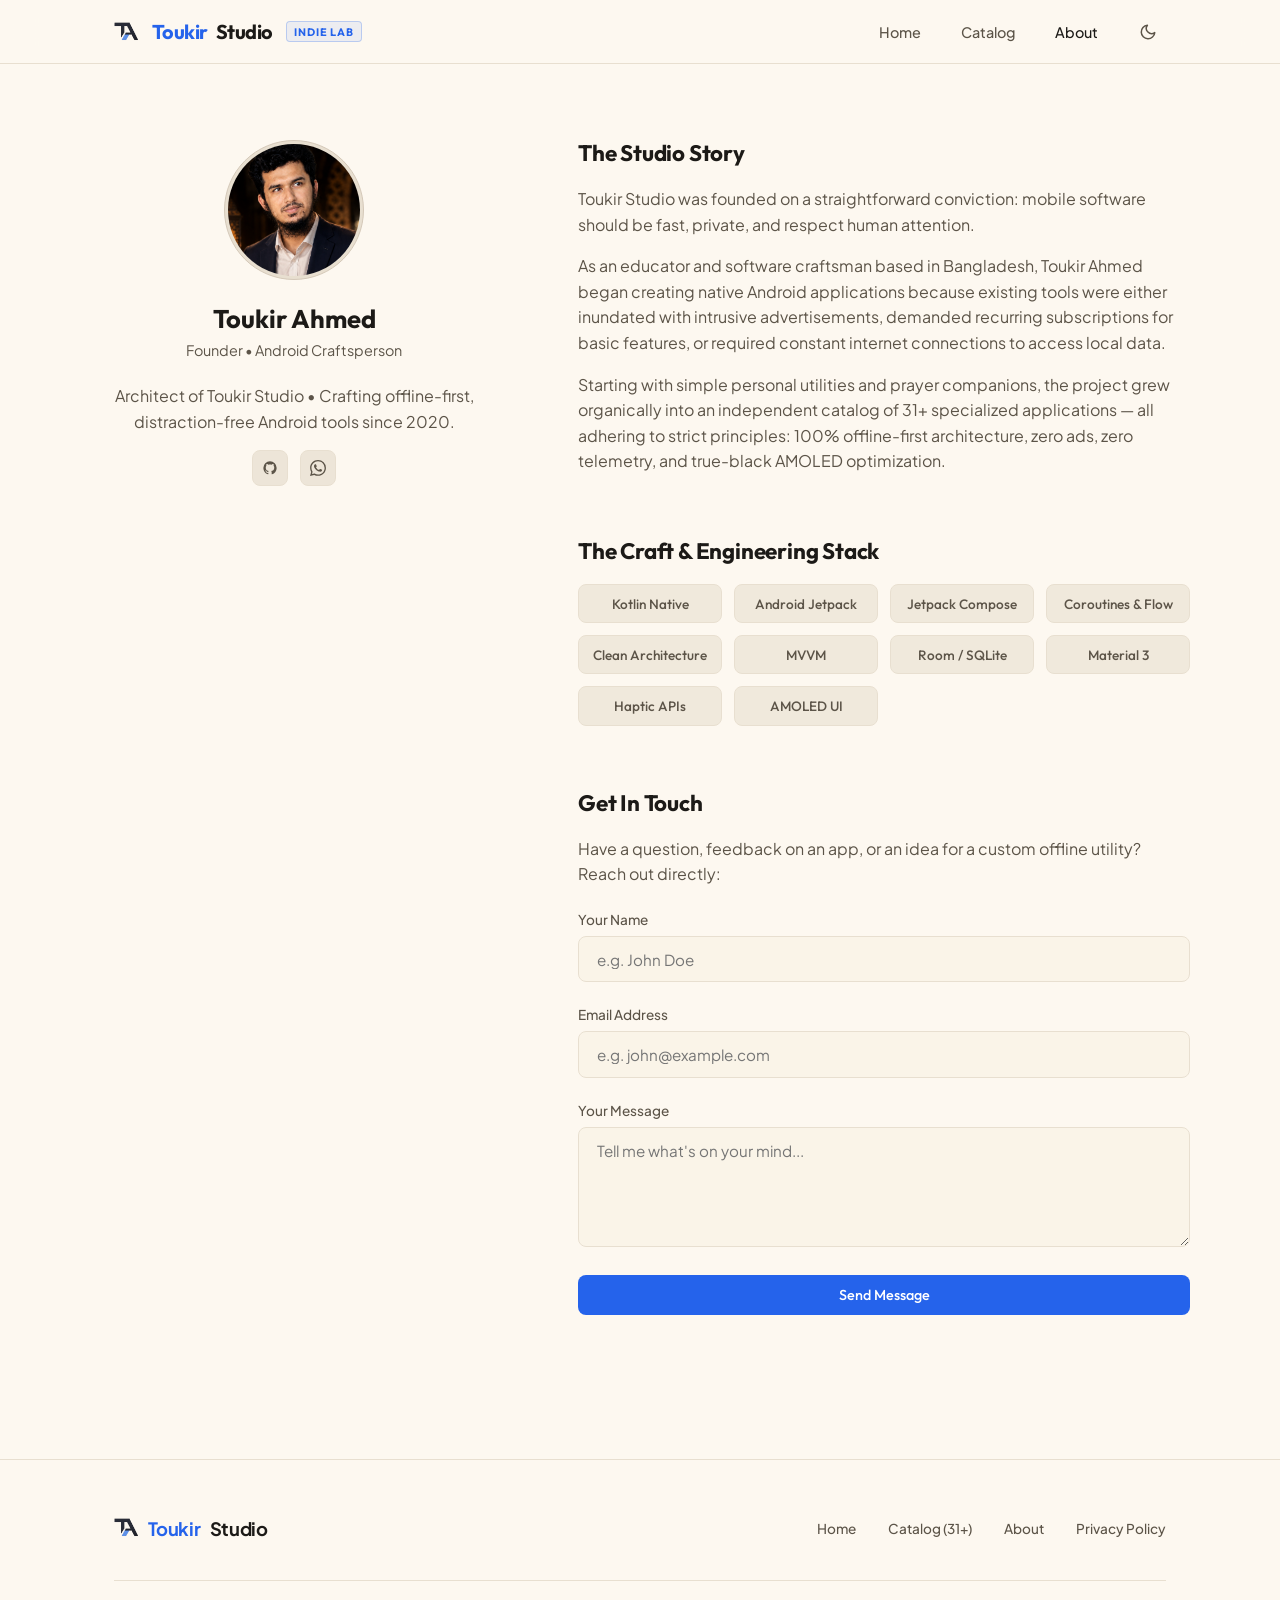
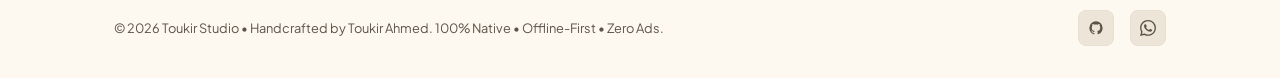
==== commit 192c229f: "Redesign site as Toukir Studio and add local server scripts - Rebrand site to Toukir Studio across i" ====
--- a/about.html
+++ b/about.html
@@ -3,24 +3,24 @@
 <head>
   <meta charset="UTF-8">
   <meta name="viewport" content="width=device-width, initial-scale=1.0">
-  <title>About — Toukir Ahmed</title>
-  <meta name="description" content="Learn more about Toukir Ahmed — a teacher and hobbyist Android developer who builds apps out of personal curiosity and real-world need.">
+  <title>About — Toukir Studio</title>
+  <meta name="description" content="Learn about Toukir Studio and Toukir Ahmed — an independent Android software lab building distraction-free, 100% offline utilities.">
 
   <link rel="icon" type="image/png" id="favicon" href="assets/images/light_favicon.png">
   <link rel="canonical" href="https://toukir.pro.bd/about.html">
 
   <!-- OpenGraph Social Preview -->
   <meta property="og:type" content="profile">
-  <meta property="og:site_name" content="Toukir Ahmed Portfolio">
-  <meta property="og:title" content="About — Toukir Ahmed">
-  <meta property="og:description" content="Learn more about Toukir Ahmed — a teacher and hobbyist Android developer who builds apps out of personal curiosity and real-world need.">
+  <meta property="og:site_name" content="Toukir Studio">
+  <meta property="og:title" content="About Toukir Studio — Independent Android Lab">
+  <meta property="og:description" content="Learn about Toukir Studio and Toukir Ahmed — an independent Android software lab building distraction-free, 100% offline utilities.">
   <meta property="og:url" content="https://toukir.pro.bd/about.html">
   <meta property="og:image" content="https://toukir.pro.bd/assets/images/profile.png">
 
   <!-- Twitter Card -->
   <meta name="twitter:card" content="summary">
-  <meta name="twitter:title" content="About — Toukir Ahmed">
-  <meta name="twitter:description" content="Learn more about Toukir Ahmed — a teacher and hobbyist Android developer who builds apps out of personal curiosity and real-world need.">
+  <meta name="twitter:title" content="About Toukir Studio — Independent Android Lab">
+  <meta name="twitter:description" content="Learn about Toukir Studio and Toukir Ahmed — an independent Android software lab building distraction-free, 100% offline utilities.">
   <meta name="twitter:image" content="https://toukir.pro.bd/assets/images/profile.png">
 
   <!-- CSS Stylesheets -->
@@ -32,13 +32,14 @@
   <header class="navbar">
     <div class="container">
       <a href="./" class="nav-brand">
-        <img src="assets/images/light_logo.png" alt="TA Logo" class="nav-logo" id="nav-logo">
-        <span>Toukir</span> Ahmed
+        <img src="assets/images/light_logo.png" alt="Toukir Studio Logo" class="nav-logo" id="nav-logo">
+        <span>Toukir</span> Studio
+        <span class="studio-pill">Indie Lab</span>
       </a>
       <div class="nav-right">
         <nav class="nav-menu" id="nav-menu">
           <a href="./" class="nav-link">Home</a>
-          <a href="projects.html" class="nav-link">Projects</a>
+          <a href="projects.html" class="nav-link">Catalog</a>
           <a href="about.html" class="nav-link active">About</a>
         </nav>
         <button class="theme-toggle-btn" id="theme-toggle" aria-label="Toggle Dark Mode">
@@ -63,8 +64,8 @@
           <img src="assets/images/profile.png" alt="Toukir Ahmed" class="profile-avatar" onerror="this.src='assets/images/light_logo.png'">
         </div>
         <h2>Toukir Ahmed</h2>
-        <div class="dev-tag">Hobbyist Android Developer</div>
-        <p>Building Android apps to scratch my own itch — one project at a time.</p>
+        <div class="dev-tag">Founder &bull; Android Craftsperson</div>
+        <p>Architect of Toukir Studio &bull; Crafting offline-first, distraction-free Android tools since 2020.</p>
 
         <div class="social-links">
           <a href="https://github.com/toukirmunna" target="_blank" rel="noopener noreferrer" class="social-icon" aria-label="GitHub">
@@ -79,32 +80,32 @@
       <!-- Biography & Contact Column -->
       <div class="about-content">
         <section class="reveal">
-          <h3>My Approach</h3>
-          <p>I'm Toukir Ahmed — a teacher by profession and an Android developer by passion. I got into building apps the same way most hobbyists do: I couldn't find something that worked exactly the way I wanted, so I built it myself.</p>
-          <p style="margin-top: 1rem;">I don't follow a product roadmap or chase market trends. Every app I've made started with a genuine personal need — whether that was tracking daily expenses, helping kids learn on a safe platform, or keeping a private diary. That keeps the work honest and the motivation real.</p>
-          <p style="margin-top: 1rem;">I believe well-crafted software doesn't need to come from a big studio. It needs to be thoughtful, fast, and respectful of the person using it.</p>
+          <h3>The Studio Story</h3>
+          <p>Toukir Studio was founded on a straightforward conviction: mobile software should be fast, private, and respect human attention.</p>
+          <p style="margin-top: 1rem;">As an educator and software craftsman based in Bangladesh, Toukir Ahmed began creating native Android applications because existing tools were either inundated with intrusive advertisements, demanded recurring subscriptions for basic features, or required constant internet connections to access local data.</p>
+          <p style="margin-top: 1rem;">Starting with simple personal utilities and prayer companions, the project grew organically into an independent catalog of 31+ specialized applications &mdash; all adhering to strict principles: 100% offline-first architecture, zero ads, zero telemetry, and true-black AMOLED optimization.</p>
         </section>
 
         <section class="reveal">
-          <h3>What I Use</h3>
+          <h3>The Craft &amp; Engineering Stack</h3>
           <div class="skills-grid">
-            <span class="skill-tag">Kotlin</span>
-            <span class="skill-tag">Android SDK</span>
+            <span class="skill-tag">Kotlin Native</span>
+            <span class="skill-tag">Android Jetpack</span>
             <span class="skill-tag">Jetpack Compose</span>
-            <span class="skill-tag">Coroutines / Flow</span>
+            <span class="skill-tag">Coroutines &amp; Flow</span>
             <span class="skill-tag">Clean Architecture</span>
             <span class="skill-tag">MVVM</span>
             <span class="skill-tag">Room / SQLite</span>
-            <span class="skill-tag">Dagger / Hilt</span>
-            <span class="skill-tag">Git</span>
-            <span class="skill-tag">UI / UX Design</span>
+            <span class="skill-tag">Material 3</span>
+            <span class="skill-tag">Haptic APIs</span>
+            <span class="skill-tag">AMOLED UI</span>
           </div>
         </section>
 
         <!-- Contact Form -->
         <section class="reveal">
           <h3>Get In Touch</h3>
-          <p>Have a question, feedback on one of my apps, or just want to say hi? I'd love to hear from you.</p>
+          <p>Have a question, feedback on an app, or an idea for a custom offline utility? Reach out directly:</p>
 
           <div class="contact-form-container">
             <form action="#" method="POST" onsubmit="event.preventDefault(); this.querySelector('.form-submit-btn').textContent = '✓ Message sent!'; this.querySelector('.form-submit-btn').disabled = true;">
@@ -133,18 +134,19 @@
     <div class="container">
       <div class="footer-layout">
         <a href="./" class="footer-brand">
-          <span>Toukir</span> Ahmed
+          <img src="assets/images/light_logo.png" alt="Toukir Studio Logo" class="footer-logo">
+          <span>Toukir</span> Studio
         </a>
         <div class="footer-links">
           <a href="./" class="footer-link">Home</a>
-          <a href="projects.html" class="footer-link">Projects</a>
+          <a href="projects.html" class="footer-link">Catalog (31+)</a>
           <a href="about.html" class="footer-link">About</a>
           <a href="privacy.html" class="footer-link">Privacy Policy</a>
         </div>
       </div>
 
       <div class="footer-bottom">
-        <p>&copy; 2026 Toukir Ahmed. Built with curiosity, not a framework.</p>
+        <p>&copy; 2026 Toukir Studio &bull; Handcrafted by Toukir Ahmed. 100% Native &bull; Offline-First &bull; Zero Ads.</p>
         <div class="footer-socials">
           <a href="https://github.com/toukirmunna" target="_blank" rel="noopener noreferrer" aria-label="GitHub" class="social-icon">
             <svg viewBox="0 0 24 24"><path d="M12 2A10 10 0 0 0 2 12c0 4.42 2.87 8.17 6.84 9.5.5.08.66-.23.66-.5v-1.69c-2.77.6-3.36-1.34-3.36-1.34-.46-1.16-1.11-1.47-1.11-1.47-.9-.62.07-.6.07-.6 1 .07 1.53 1.03 1.53 1.03.9 1.52 2.34 1.07 2.91.83.09-.65.35-1.09.63-1.34-2.22-.25-4.55-1.11-4.55-4.92 0-1.11.38-2 1.03-2.71-.1-.25-.45-1.29.1-2.64 0 0 .84-.27 2.75 1.02.79-.22 1.65-.33 2.5-.33.85 0 1.71.11 2.5.33 1.91-1.29 2.75-1.02 2.75-1.02.55 1.35.2 2.39.1 2.64.65.71 1.03 1.6 1.03 2.71 0 3.82-2.34 4.66-4.57 4.91.36.31.69.92.69 1.85V21c0 .27.16.59.67.5C19.14 20.16 22 16.42 22 12A10 10 0 0 0 12 2z"/></svg>
@@ -158,6 +160,6 @@
   </footer>
 
   <!-- Scripts -->
-  <script src="assets/js/main.js"></script>
+  <script src="assets/js/main.js?v=20260909_411"></script>
 </body>
 </html>
--- a/assets/css/styles.css
+++ b/assets/css/styles.css
@@ -514,8 +514,8 @@
 
 .philosophy-grid {
   display: grid;
-  grid-template-columns: repeat(3, 1fr);
-  gap: 2rem;
+  grid-template-columns: repeat(auto-fit, minmax(240px, 1fr));
+  gap: 1.75rem;
   margin-top: 3rem;
 }
 
@@ -1342,9 +1342,18 @@
 }
 
 .footer-brand {
+  display: inline-flex;
+  align-items: center;
+  gap: 0.6rem;
   font-weight: 700;
   font-size: 1.15rem;
   letter-spacing: -0.4px;
+}
+
+.footer-logo {
+  width: 24px;
+  height: 24px;
+  object-fit: contain;
 }
 
 .footer-brand span {
@@ -1520,6 +1529,243 @@
   background: var(--accent-light);
   border-color: rgba(37, 99, 235, 0.4);
   color: var(--accent-primary);
+}
+
+/* --- TOUKIR STUDIO SPOTLIGHT SHOWCASE --- */
+.studio-spotlight-section {
+  padding: 1rem 0 4rem;
+}
+
+.studio-spotlight-card {
+  display: grid;
+  grid-template-columns: 1.15fr 0.85fr;
+  gap: 2.5rem;
+  background: var(--card-bg);
+  border: 1px solid var(--border-color);
+  border-radius: 20px;
+  overflow: hidden;
+  padding: 2rem;
+  align-items: center;
+  box-shadow: 0 12px 36px rgba(0, 0, 0, 0.06);
+  transition: border-color var(--transition-normal), box-shadow var(--transition-normal);
+}
+
+[data-theme="dark"] .studio-spotlight-card {
+  box-shadow: 0 16px 40px rgba(0, 0, 0, 0.35);
+  background: linear-gradient(145deg, #131822, #0d1117);
+}
+
+.studio-spotlight-card:hover {
+  border-color: var(--accent-primary);
+}
+
+.spotlight-banner-wrapper {
+  position: relative;
+  border-radius: 14px;
+  overflow: hidden;
+  border: 1px solid var(--border-color);
+  aspect-ratio: 16 / 9;
+  background: var(--bg-color);
+}
+
+.spotlight-banner-img {
+  width: 100%;
+  height: 100%;
+  object-fit: cover;
+  display: block;
+  transition: transform var(--transition-normal);
+}
+
+.studio-spotlight-card:hover .spotlight-banner-img {
+  transform: scale(1.02);
+}
+
+.spotlight-info {
+  display: flex;
+  flex-direction: column;
+  gap: 1.25rem;
+}
+
+.spotlight-badge-row {
+  display: flex;
+  align-items: center;
+  gap: 0.75rem;
+  flex-wrap: wrap;
+}
+
+.spotlight-flagship-badge {
+  display: inline-flex;
+  align-items: center;
+  gap: 0.35rem;
+  font-size: 0.75rem;
+  font-weight: 700;
+  text-transform: uppercase;
+  letter-spacing: 0.8px;
+  color: #f59e0b;
+  background: rgba(245, 158, 11, 0.12);
+  border: 1px solid rgba(245, 158, 11, 0.3);
+  padding: 0.25rem 0.65rem;
+  border-radius: 100px;
+}
+
+.spotlight-title-group {
+  display: flex;
+  align-items: center;
+  gap: 1rem;
+}
+
+.spotlight-app-icon {
+  width: 64px;
+  height: 64px;
+  border-radius: 16px;
+  border: 1px solid var(--border-color);
+  object-fit: cover;
+  flex-shrink: 0;
+}
+
+.spotlight-app-title {
+  font-size: 2rem;
+  font-weight: 800;
+  letter-spacing: -0.5px;
+  margin: 0;
+  line-height: 1.15;
+}
+
+.spotlight-app-tagline {
+  font-size: 0.95rem;
+  color: var(--accent-primary);
+  font-weight: 600;
+  margin-top: 0.2rem;
+}
+
+.spotlight-desc {
+  font-size: 0.95rem;
+  color: var(--text-secondary);
+  line-height: 1.65;
+  margin: 0;
+}
+
+.spotlight-tags {
+  display: flex;
+  gap: 0.5rem;
+  flex-wrap: wrap;
+}
+
+.spotlight-tag {
+  font-size: 0.78rem;
+  font-weight: 600;
+  padding: 0.25rem 0.65rem;
+  border-radius: 6px;
+  background: var(--skill-bg);
+  color: var(--text-secondary);
+  border: 1px solid var(--border-color);
+}
+
+.spotlight-actions {
+  display: flex;
+  align-items: center;
+  gap: 0.85rem;
+  flex-wrap: wrap;
+  margin-top: 0.35rem;
+}
+
+/* Studio Badge in Header */
+.studio-pill {
+  font-size: 0.68rem;
+  font-weight: 700;
+  text-transform: uppercase;
+  letter-spacing: 0.8px;
+  padding: 0.15rem 0.45rem;
+  border-radius: 4px;
+  background: var(--accent-light);
+  color: var(--accent-primary);
+  border: 1px solid rgba(37, 99, 235, 0.25);
+  margin-left: 0.4rem;
+  vertical-align: middle;
+}
+
+@media (max-width: 900px) {
+  .studio-spotlight-card {
+    grid-template-columns: 1fr;
+    gap: 1.75rem;
+  }
+}
+
+/* --- STUDIO ABOUT / FOUNDER SECTION --- */
+.studio-about-section {
+  padding: 60px 0;
+  border-top: 1px solid var(--border-color);
+}
+
+.studio-about-card {
+  display: grid;
+  grid-template-columns: 220px 1fr;
+  gap: 3rem;
+  align-items: center;
+  padding: 2.75rem;
+  border-radius: 20px;
+}
+
+.studio-about-avatar-wrapper {
+  display: flex;
+  justify-content: center;
+}
+
+.studio-about-avatar {
+  width: 180px;
+  height: 180px;
+  border-radius: 24px;
+  object-fit: cover;
+  border: 2px solid var(--accent-primary);
+  box-shadow: 0 12px 32px rgba(37, 99, 235, 0.15);
+}
+
+[data-theme="dark"] .studio-about-avatar {
+  box-shadow: 0 12px 32px rgba(0, 0, 0, 0.5);
+}
+
+.studio-about-subtitle {
+  display: inline-block;
+  font-size: 0.8rem;
+  font-weight: 700;
+  text-transform: uppercase;
+  letter-spacing: 1px;
+  color: var(--accent-primary);
+  margin-bottom: 0.5rem;
+}
+
+.studio-about-content h2 {
+  font-size: 1.85rem;
+  font-weight: 800;
+  letter-spacing: -0.5px;
+  margin-bottom: 1rem;
+}
+
+.studio-about-content p {
+  font-size: 0.98rem;
+  line-height: 1.7;
+  color: var(--text-secondary);
+  margin-bottom: 1rem;
+}
+
+.studio-about-links {
+  display: flex;
+  align-items: center;
+  gap: 1.25rem;
+  margin-top: 1.5rem;
+  flex-wrap: wrap;
+}
+
+@media (max-width: 820px) {
+  .studio-about-card {
+    grid-template-columns: 1fr;
+    gap: 2rem;
+    padding: 2rem 1.5rem;
+    text-align: center;
+  }
+  .studio-about-links {
+    justify-content: center;
+  }
 }
 
 /* --- VIEW ALL CTA --- */
@@ -1603,26 +1849,80 @@
   margin-bottom: 1rem;
 }
 
-/* --- PROJECTS SEARCH & FILTER TOOLBAR --- */
-.projects-toolbar {
+/* --- PROJECTS CATALOG WITH SIDEBAR LAYOUT --- */
+.projects-page-hero .container,
+.projects-catalog-section .container {
+  max-width: 1240px;
+}
+
+.projects-catalog-section {
+  padding: 2.5rem 0 5rem;
+}
+
+.projects-catalog-layout {
+  display: grid;
+  grid-template-columns: 280px 1fr;
+  gap: 2.5rem;
+  align-items: start;
+}
+
+/* Sticky Sidebar */
+.projects-sidebar {
   position: sticky;
-  top: 70px;
-  z-index: 90;
-  background: var(--nav-bg);
-  backdrop-filter: blur(12px);
-  -webkit-backdrop-filter: blur(12px);
-  border-bottom: 1px solid var(--border-color);
-  padding: 1.25rem 0;
-  margin-bottom: 2rem;
-  transition: all var(--transition-normal);
-}
-
-.projects-toolbar-inner {
+  top: 90px;
   display: flex;
   flex-direction: column;
-  gap: 1rem;
-}
-
+  gap: 1.5rem;
+  background: var(--card-bg);
+  border: 1px solid var(--border-color);
+  border-radius: 18px;
+  padding: 1.5rem;
+  box-shadow: 0 4px 20px rgba(0, 0, 0, 0.03);
+  transition: background var(--transition-normal), border-color var(--transition-normal);
+}
+
+.sidebar-widget {
+  display: flex;
+  flex-direction: column;
+  gap: 0.75rem;
+}
+
+.sidebar-widget-header {
+  display: flex;
+  justify-content: space-between;
+  align-items: center;
+}
+
+.sidebar-heading {
+  font-family: var(--font-heading);
+  font-size: 0.8rem;
+  font-weight: 700;
+  text-transform: uppercase;
+  letter-spacing: 0.6px;
+  color: var(--text-muted);
+  margin: 0;
+  display: block;
+}
+
+.sidebar-reset-btn {
+  font-family: var(--font-body);
+  font-size: 0.75rem;
+  font-weight: 600;
+  color: var(--accent-primary);
+  background: transparent;
+  border: none;
+  cursor: pointer;
+  padding: 0.15rem 0.5rem;
+  border-radius: 6px;
+  transition: all var(--transition-fast);
+}
+
+.sidebar-reset-btn:hover {
+  background: var(--accent-light);
+  text-decoration: underline;
+}
+
+/* Sidebar Search Input */
 .search-bar-wrapper {
   position: relative;
   width: 100%;
@@ -1630,7 +1930,7 @@
 
 .search-input-icon {
   position: absolute;
-  left: 1.1rem;
+  left: 1rem;
   top: 50%;
   transform: translateY(-50%);
   width: 18px;
@@ -1646,10 +1946,10 @@
   width: 100%;
   background: var(--input-bg);
   border: 1px solid var(--border-color);
-  border-radius: 12px;
-  padding: 0.85rem 2.85rem 0.85rem 2.85rem;
+  border-radius: 10px;
+  padding: 0.75rem 2.5rem 0.75rem 2.6rem;
   font-family: var(--font-body);
-  font-size: 0.95rem;
+  font-size: 0.9rem;
   color: var(--text-primary);
   outline: none;
   transition: all var(--transition-fast);
@@ -1664,7 +1964,7 @@
 
 .search-clear-btn {
   position: absolute;
-  right: 0.85rem;
+  right: 0.75rem;
   top: 50%;
   transform: translateY(-50%);
   background: transparent;
@@ -1688,60 +1988,219 @@
   display: flex;
 }
 
+/* Category Filter Chips / Navigation */
 .filter-chips {
   display: flex;
   align-items: center;
   gap: 0.6rem;
   flex-wrap: wrap;
-  overflow-x: auto;
-  padding-bottom: 0.2rem;
-  -webkit-overflow-scrolling: touch;
-}
-
-.filter-chip {
+}
+
+/* Vertical Category Navigation in Sidebar */
+.projects-sidebar .filter-chips {
+  display: flex;
+  flex-direction: column;
+  align-items: stretch;
+  gap: 0.35rem;
+  width: 100%;
+  padding: 0;
+  margin: 0;
+  overflow: visible;
+}
+
+.projects-sidebar .filter-chip {
+  display: flex;
+  justify-content: space-between;
+  align-items: center;
+  width: 100%;
+  padding: 0.6rem 0.85rem;
+  border-radius: 10px;
+  font-size: 0.88rem;
+  font-family: var(--font-body);
+  font-weight: 500;
+  border: 1px solid transparent;
+  background: transparent;
+  color: var(--text-secondary);
+  cursor: pointer;
+  transition: all var(--transition-fast);
+  text-align: left;
+  user-select: none;
+  box-sizing: border-box;
+}
+
+.projects-sidebar .chip-label-group {
   display: inline-flex;
   align-items: center;
-  gap: 0.45rem;
+  gap: 0.65rem;
+}
+
+.projects-sidebar .chip-svg {
+  width: 15px;
+  height: 15px;
+  flex-shrink: 0;
+  opacity: 0.75;
+  transition: transform var(--transition-fast), opacity var(--transition-fast);
+}
+
+.projects-sidebar .filter-chip:hover {
   background: var(--skill-bg);
+  color: var(--text-primary);
+  transform: none;
+}
+
+.projects-sidebar .filter-chip:hover .chip-svg {
+  opacity: 1;
+}
+
+.projects-sidebar .filter-chip.active {
+  background: var(--accent-light);
+  color: var(--accent-primary);
+  border-color: rgba(37, 99, 235, 0.25);
+  font-weight: 600;
+  box-shadow: none;
+}
+
+[data-theme="dark"] .projects-sidebar .filter-chip.active {
+  background: rgba(56, 189, 248, 0.12);
+  border-color: rgba(56, 189, 248, 0.3);
+}
+
+.projects-sidebar .filter-chip.active .chip-svg {
+  opacity: 1;
+}
+
+.projects-sidebar .filter-chip .chip-count {
+  font-size: 0.75rem;
+  font-weight: 600;
+  padding: 0.15rem 0.55rem;
+  border-radius: 10px;
+  background: var(--skill-bg);
+  color: var(--text-muted);
+  transition: all var(--transition-fast);
+}
+
+.projects-sidebar .filter-chip:hover .chip-count {
+  color: var(--text-secondary);
+}
+
+.projects-sidebar .filter-chip.active .chip-count {
+  background: var(--accent-primary);
+  color: #ffffff;
+}
+
+[data-theme="dark"] .projects-sidebar .filter-chip.active .chip-count {
+  background: var(--accent-primary);
+  color: #0d1117;
+}
+
+/* Sidebar Info Card */
+.sidebar-info-card {
+  background: var(--skill-bg);
+  border-radius: 12px;
+  padding: 1.1rem;
   border: 1px solid var(--border-color);
-  color: var(--text-secondary);
+  margin-top: 0.25rem;
+}
+
+.sidebar-info-title {
   font-family: var(--font-heading);
-  font-weight: 500;
-  font-size: 0.85rem;
-  padding: 0.45rem 0.95rem;
-  border-radius: 30px;
-  cursor: pointer;
-  white-space: nowrap;
-  transition: all var(--transition-fast);
-  user-select: none;
-}
-
-.filter-chip:hover {
-  background: var(--skill-bg-hover);
-  border-color: var(--border-color-hover);
-  color: var(--text-primary);
-  transform: translateY(-1px);
-}
-
-.filter-chip.active {
-  background: var(--accent-primary);
-  border-color: var(--accent-primary);
-  color: #ffffff;
-  box-shadow: 0 3px 12px var(--accent-light);
-}
-
-.filter-chip .chip-count {
-  font-size: 0.72rem;
-  font-weight: 600;
-  opacity: 0.85;
-  background: rgba(0, 0, 0, 0.08);
-  padding: 0.1rem 0.45rem;
-  border-radius: 10px;
-}
-
-.filter-chip.active .chip-count {
-  background: rgba(255, 255, 255, 0.25);
-  color: #ffffff;
+  font-size: 0.76rem;
+  font-weight: 700;
+  text-transform: uppercase;
+  letter-spacing: 0.6px;
+  color: var(--text-muted);
+  margin-bottom: 0.75rem;
+}
+
+.sidebar-info-list {
+  list-style: none;
+  padding: 0;
+  margin: 0;
+  display: flex;
+  flex-direction: column;
+  gap: 0.6rem;
+}
+
+.sidebar-info-list li {
+  display: flex;
+  align-items: center;
+  gap: 0.6rem;
+  font-size: 0.8rem;
+  color: var(--text-secondary);
+  line-height: 1.3;
+}
+
+.sidebar-info-list li svg {
+  width: 15px;
+  height: 15px;
+  color: var(--accent-primary);
+  flex-shrink: 0;
+}
+
+/* Main Projects Area */
+.projects-main-content {
+  min-width: 0;
+  flex: 1;
+}
+
+.projects-main-content .apps-grid {
+  display: grid;
+  grid-template-columns: repeat(auto-fill, minmax(320px, 1fr));
+  gap: 2rem;
+}
+
+/* Responsive Breakpoint for Sidebar Layout */
+@media (max-width: 992px) {
+  .projects-catalog-layout {
+    grid-template-columns: 1fr;
+    gap: 2rem;
+  }
+
+  .projects-sidebar {
+    position: static;
+    top: auto;
+    padding: 1.25rem;
+    gap: 1.25rem;
+    box-shadow: none;
+  }
+
+  .projects-sidebar .filter-chips {
+    flex-direction: row;
+    overflow-x: auto;
+    flex-wrap: nowrap;
+    padding-bottom: 0.4rem;
+    -webkit-overflow-scrolling: touch;
+    gap: 0.5rem;
+  }
+
+  .projects-sidebar .filter-chip {
+    width: auto;
+    white-space: nowrap;
+    padding: 0.45rem 0.95rem;
+    border-radius: 30px;
+    border: 1px solid var(--border-color);
+    background: var(--skill-bg);
+  }
+
+  .projects-sidebar .filter-chip:hover {
+    transform: translateY(-1px);
+  }
+
+  .projects-sidebar .filter-chip.active {
+    background: var(--accent-primary);
+    color: #ffffff;
+    border-color: var(--accent-primary);
+    box-shadow: 0 3px 12px var(--accent-light);
+  }
+
+  .projects-sidebar .filter-chip.active .chip-count {
+    background: rgba(255, 255, 255, 0.25);
+    color: #ffffff;
+  }
+
+  .sidebar-info-card {
+    display: none;
+  }
 }
 
 /* Empty search result state */
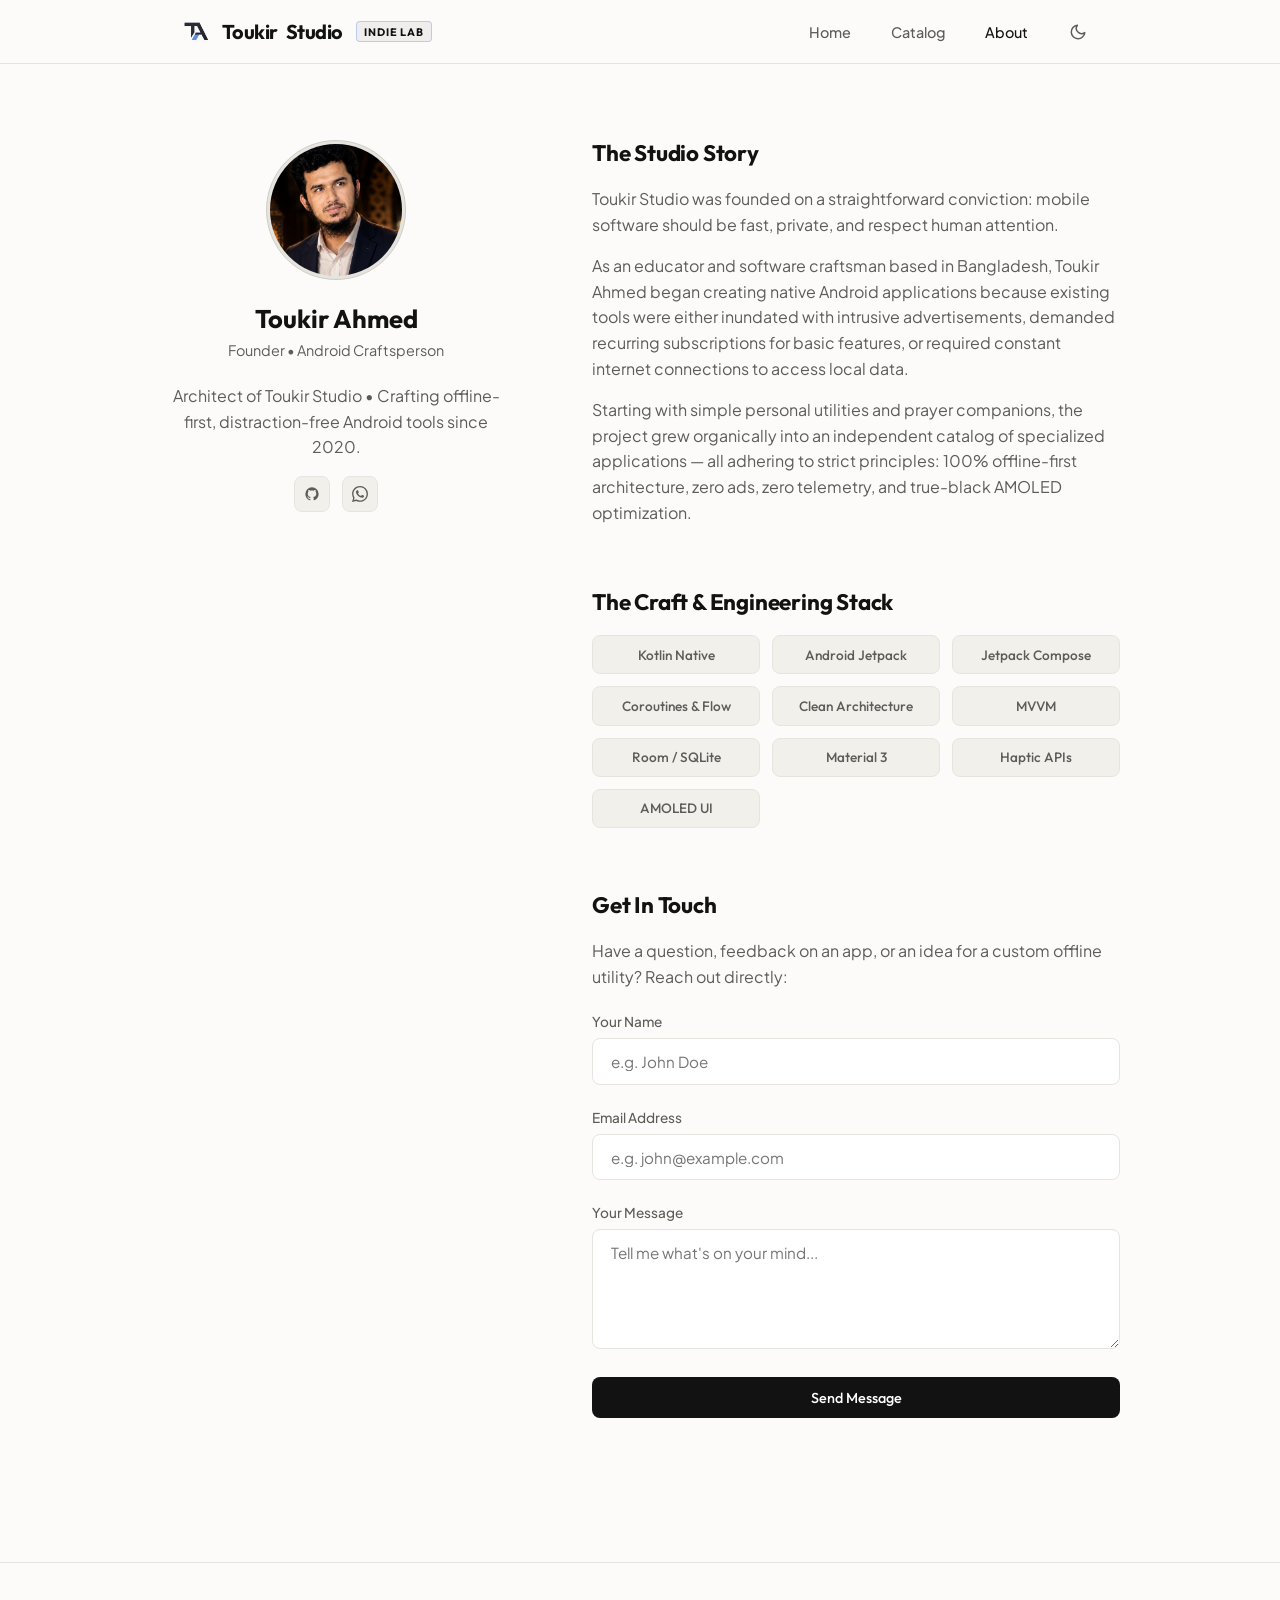
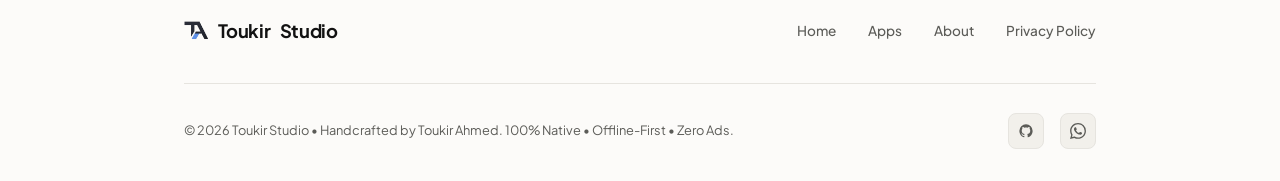
==== commit f0101bc8: "Redesign landing page to minimalist craftsman aesthetic with strict 3-color palette" ====
--- a/about.html
+++ b/about.html
@@ -83,7 +83,7 @@
           <h3>The Studio Story</h3>
           <p>Toukir Studio was founded on a straightforward conviction: mobile software should be fast, private, and respect human attention.</p>
           <p style="margin-top: 1rem;">As an educator and software craftsman based in Bangladesh, Toukir Ahmed began creating native Android applications because existing tools were either inundated with intrusive advertisements, demanded recurring subscriptions for basic features, or required constant internet connections to access local data.</p>
-          <p style="margin-top: 1rem;">Starting with simple personal utilities and prayer companions, the project grew organically into an independent catalog of 31+ specialized applications &mdash; all adhering to strict principles: 100% offline-first architecture, zero ads, zero telemetry, and true-black AMOLED optimization.</p>
+          <p style="margin-top: 1rem;">Starting with simple personal utilities and prayer companions, the project grew organically into an independent catalog of specialized applications &mdash; all adhering to strict principles: 100% offline-first architecture, zero ads, zero telemetry, and true-black AMOLED optimization.</p>
         </section>
 
         <section class="reveal">
@@ -139,7 +139,7 @@
         </a>
         <div class="footer-links">
           <a href="./" class="footer-link">Home</a>
-          <a href="projects.html" class="footer-link">Catalog (31+)</a>
+          <a href="projects.html" class="footer-link">Apps</a>
           <a href="about.html" class="footer-link">About</a>
           <a href="privacy.html" class="footer-link">Privacy Policy</a>
         </div>
@@ -160,6 +160,6 @@
   </footer>
 
   <!-- Scripts -->
-  <script src="assets/js/main.js?v=20260909_411"></script>
+  <script type="module" src="assets/js/main.js?v=20260909_411"></script>
 </body>
 </html>
--- a/assets/css/styles.css
+++ b/assets/css/styles.css
@@ -1,2707 +1,32 @@
-@import url('https://fonts.googleapis.com/css2?family=Plus+Jakarta+Sans:wght@300;400;500;600;700&family=Outfit:wght@400;500;600;700;800&display=swap');
+/* ==========================================================================
+   TOUKIR STUDIO — MASTER STYLESHEET
+   Modular 7-1 CSS Architecture
+   ========================================================================== */
 
-/* --- DESIGN SYSTEM & CSS VARIABLES --- */
-:root {
-  /* Fonts */
-  --font-heading: 'Outfit', -apple-system, BlinkMacSystemFont, "Segoe UI", Roboto, sans-serif;
-  --font-body: 'Plus Jakarta Sans', -apple-system, BlinkMacSystemFont, "Segoe UI", Roboto, sans-serif;
+/* 1. Base / Design Tokens */
+@import 'base/variables.css';
+@import 'base/reset.css';
+@import 'base/layout.css';
 
-  /* Colors - Light Theme (Default) — Warm Cream */
-  --bg-color: #fdf8f0;          /* Warm cream background */
-  --card-bg: #fffdf7;           /* Ivory white card surface */
-  --card-bg-hover: #faf4e8;     /* Slightly deeper cream on card hover */
-  
-  --border-color: #e8dfd0;      /* Warm tan border */
-  --border-color-hover: #d4c8b8; /* Deeper warm border hover */
-  
-  --text-primary: #1c1a17;      /* Deep warm charcoal */
-  --text-secondary: #5c5448;    /* Warm brown-gray secondary text */
-  --text-muted: #9c8f80;        /* Warm muted taupe */
-  
-  --accent-primary: #2563eb;    /* Premium sapphire blue accent */
-  --accent-hover: #1d4ed8;
-  --accent-light: rgba(37, 99, 235, 0.08);
-  
-  --nav-bg: rgba(253, 248, 240, 0.85);
-  --success: #10b981;
-  
-  --btn-secondary-bg: #ede5d8;       /* Warm cream-tan background for secondary buttons */
-  --btn-secondary-hover: #e0d4c3;
-  --btn-secondary-text: #1c1a17;     /* High contrast warm dark text */
+/* 2. Components */
+@import 'components/navbar.css';
+@import 'components/buttons.css';
+@import 'components/cards.css';
+@import 'components/pills.css';
+@import 'components/footer.css';
+@import 'components/lightbox.css';
 
-  --input-bg: #faf4e8;               /* Form input background */
-  --skill-bg: #f0e9dc;               /* Skill tag background */
-  --skill-bg-hover: #e8dfd0;
-  --social-icon-bg: #ede5d8;         /* Social icon background */
-  --social-icon-hover: #e0d4c3;
-  
-  /* Transitions */
-  --transition-fast: 0.15s cubic-bezier(0.16, 1, 0.3, 1);
-  --transition-normal: 0.3s cubic-bezier(0.16, 1, 0.3, 1);
-  
-  /* Spacers */
-  --container-width: 1100px;
-}
+/* 3. Sections */
+@import 'sections/hero.css';
+@import 'sections/spotlight.css';
+@import 'sections/manifesto.css';
+@import 'sections/founder.css';
+@import 'sections/feedback.css';
 
-/* Elegant Deep Dark Theme Override */
-[data-theme="dark"] {
-  --bg-color: #0d1117;          /* Deep near-black background */
-  --card-bg: #161b22;           /* Deep charcoal card surface */
-  --card-bg-hover: #1c2330;     /* Subtle card hover tint */
-  
-  --border-color: #30363d;      /* Muted dark border */
-  --border-color-hover: #484f58; /* Lighter dark border hover */
-  
-  --text-primary: #e6edf3;      /* Crisp off-white typography */
-  --text-secondary: #8b949e;    /* Muted gray secondary text */
-  --text-muted: #6e7681;        /* Quiet metadata text */
-  
-  --accent-primary: #38bdf8;    /* Vibrant sky-blue accent for dark mode */
-  --accent-hover: #7dd3fc;
-  --accent-light: rgba(56, 189, 248, 0.12);
-  
-  --nav-bg: rgba(13, 17, 23, 0.85);
-  
-  --btn-secondary-bg: #21262d;       /* Dark background for secondary buttons */
-  --btn-secondary-hover: #30363d;
-  --btn-secondary-text: #e6edf3;     /* High contrast white text */
+/* 4. Page Specifics */
+@import 'pages/catalog.css';
+@import 'pages/app-details.css';
+@import 'pages/about.css';
 
-  --input-bg: #0d1117;
-  --skill-bg: #21262d;
-  --skill-bg-hover: #30363d;
-  --social-icon-bg: #21262d;
-  --social-icon-hover: #30363d;
-}
-
-/* --- RESET & BASE STYLES --- */
-*, *::before, *::after {
-  box-sizing: border-box;
-  margin: 0;
-  padding: 0;
-}
-
-html {
-  scroll-behavior: smooth;
-  font-size: 16px;
-  background-color: var(--bg-color);
-  color: var(--text-primary);
-  font-family: var(--font-body);
-  -webkit-font-smoothing: antialiased;
-  -moz-osx-font-smoothing: grayscale;
-}
-
-body {
-  min-height: 100vh;
-  display: flex;
-  flex-direction: column;
-  overflow-x: hidden;
-  position: relative;
-}
-
-/* Scrollbar Styles */
-::-webkit-scrollbar {
-  width: 8px;
-}
-::-webkit-scrollbar-track {
-  background: var(--bg-color);
-}
-::-webkit-scrollbar-thumb {
-  background: var(--border-color-hover);
-  border-radius: 4px;
-}
-::-webkit-scrollbar-thumb:hover {
-  background: var(--text-muted);
-}
-
-/* Typography */
-h1, h2, h3, h4, h5, h6 {
-  font-family: var(--font-heading);
-  font-weight: 700;
-  line-height: 1.2;
-  color: var(--text-primary);
-}
-
-p {
-  color: var(--text-secondary);
-  line-height: 1.6;
-}
-
-a {
-  text-decoration: none;
-  color: inherit;
-  transition: color var(--transition-fast);
-}
-
-img {
-  max-width: 100%;
-  height: auto;
-  display: block;
-}
-
-/* --- REUSABLE COMPONENTS --- */
-.container {
-  width: 90%;
-  max-width: var(--container-width);
-  margin: 0 auto;
-  padding: 0 1.5rem;
-}
-
-/* Category Pill Badges */
-.category-pill {
-  display: inline-flex;
-  align-items: center;
-  font-size: 0.75rem;
-  font-weight: 600;
-  color: var(--accent-primary);
-  background: var(--accent-light);
-  border: 1px solid rgba(47, 128, 237, 0.2);
-  padding: 0.25rem 0.75rem;
-  border-radius: 12px;
-  letter-spacing: -0.1px;
-}
-
-/* Buttons */
-.btn {
-  display: inline-flex;
-  align-items: center;
-  justify-content: center;
-  padding: 0.7rem 1.4rem;
-  border-radius: 8px;
-  font-family: var(--font-heading);
-  font-weight: 500;
-  font-size: 0.9rem;
-  cursor: pointer;
-  transition: all var(--transition-fast);
-  gap: 0.5rem;
-  border: none;
-}
-
-.btn-primary {
-  background: var(--accent-primary);
-  color: #ffffff;                    /* Hardcoded high contrast white text */
-}
-
-.btn-primary:hover {
-  background: var(--accent-hover);
-  transform: translateY(-1px);
-}
-
-.btn-secondary {
-  background: var(--btn-secondary-bg);
-  color: var(--btn-secondary-text);
-  border: 1px solid var(--border-color);
-}
-
-.btn-secondary:hover {
-  background: var(--btn-secondary-hover);
-  border-color: var(--border-color-hover);
-  transform: translateY(-1px);
-}
-
-/* Flat Minimal Cards */
-.glass-card {
-  background: var(--card-bg);
-  border: 1px solid var(--border-color);
-  border-radius: 14px;
-  padding: 2rem;
-  transition: all var(--transition-fast);
-  box-shadow: 0 4px 20px rgba(0, 0, 0, 0.15);
-}
-
-.glass-card:hover {
-  transform: translateY(-3px);
-  background: var(--card-bg-hover);
-  border-color: var(--border-color-hover);
-  box-shadow: 0 8px 30px rgba(0, 0, 0, 0.25);
-}
-
-/* --- NAVIGATION HEADER --- */
-.navbar {
-  position: fixed;
-  top: 0;
-  left: 0;
-  width: 100%;
-  height: 64px;
-  display: flex;
-  align-items: center;
-  z-index: 100;
-  background: var(--nav-bg);
-  backdrop-filter: blur(16px);
-  -webkit-backdrop-filter: blur(16px);
-  border-bottom: 1px solid var(--border-color);
-  transition: height var(--transition-fast);
-}
-
-.navbar.scrolled {
-  height: 56px;
-}
-
-.navbar .container {
-  display: flex;
-  justify-content: space-between;
-  align-items: center;
-}
-
-.nav-right {
-  display: flex;
-  align-items: center;
-  gap: 2rem;
-}
-
-/* Theme Toggle Button */
-.theme-toggle-btn {
-  background: transparent;
-  border: none;
-  cursor: pointer;
-  width: 36px;
-  height: 36px;
-  border-radius: 8px;
-  display: flex;
-  align-items: center;
-  justify-content: center;
-  color: var(--text-secondary);
-  transition: all var(--transition-fast);
-}
-
-.theme-toggle-btn:hover {
-  background: var(--card-bg-hover);
-  color: var(--text-primary);
-}
-
-.theme-toggle-btn svg {
-  width: 18px;
-  height: 18px;
-  fill: none;
-  stroke: currentColor;
-  stroke-width: 2;
-  stroke-linecap: round;
-  stroke-linejoin: round;
-}
-
-.theme-toggle-btn .sun-icon {
-  display: none;
-}
-
-.theme-toggle-btn .moon-icon {
-  display: block;
-}
-
-[data-theme="dark"] .theme-toggle-btn .sun-icon {
-  display: block;
-}
-
-[data-theme="dark"] .theme-toggle-btn .moon-icon {
-  display: none;
-}
-
-.nav-brand {
-  font-family: var(--font-heading);
-  font-weight: 700;
-  font-size: 1.25rem;
-  letter-spacing: -0.5px;
-  display: flex;
-  align-items: center;
-  gap: 0.5rem;
-}
-
-.nav-brand span {
-  color: var(--accent-primary);
-  margin-left: 0.35rem; /* Distinct gap separating logo from brand text */
-}
-
-.nav-logo {
-  height: 24px; /* Sleeker, proportional height */
-  width: auto;
-  object-fit: contain;
-  border-radius: 4px;
-  display: block;
-}
-
-.nav-menu {
-  display: flex;
-  gap: 2.5rem;
-}
-
-.nav-link {
-  font-family: var(--font-body);
-  font-weight: 500;
-  font-size: 0.9rem;
-  color: var(--text-secondary);
-  transition: color var(--transition-fast);
-}
-
-.nav-link:hover, .nav-link.active {
-  color: var(--text-primary);
-}
-
-.hamburger {
-  display: none;
-  cursor: pointer;
-  background: transparent;
-  border: none;
-  z-index: 110;
-}
-
-.hamburger span {
-  display: block;
-  width: 20px;
-  height: 2px;
-  margin: 4px auto;
-  background-color: var(--text-primary);
-  transition: all var(--transition-fast);
-}
-
-/* --- HERO SECTION --- */
-.hero {
-  padding: 140px 0 80px;
-  position: relative;
-  overflow: hidden;
-}
-
-.hero-layout {
-  display: grid;
-  grid-template-columns: 1.1fr 0.9fr;
-  gap: 4rem;
-  align-items: center;
-}
-
-.hero-text {
-  text-align: left;
-}
-
-.hero h1 {
-  font-size: 3.25rem;
-  margin-bottom: 1.2rem;
-  letter-spacing: -1.5px;
-  font-weight: 800;
-}
-
-.hero p {
-  font-size: 1.1rem;
-  margin-bottom: 2.2rem;
-  color: var(--text-secondary);
-}
-
-.hero-cta {
-  display: flex;
-  gap: 1rem;
-}
-
-/* Layered Screenshots & Phone Mockup */
-.hero-mockup-wrapper {
-  position: relative;
-  width: 100%;
-  height: 420px;
-  display: flex;
-  justify-content: center;
-  align-items: center;
-}
-
-.mockup-phone {
-  position: relative;
-  width: 200px;
-  height: 400px;
-  background: #16161a;
-  border: 4px solid #2d2d34;
-  border-radius: 32px;
-  padding: 8px;
-  box-shadow: 0 25px 50px -12px rgba(0,0,0,0.5);
-  overflow: hidden;
-  z-index: 2;
-}
-
-.mockup-phone img {
-  width: 100%;
-  height: 100%;
-  object-fit: cover;
-  border-radius: 24px;
-}
-
-.mockup-screen-left, .mockup-screen-right {
-  position: absolute;
-  width: 160px;
-  height: 320px;
-  background: var(--card-bg);
-  border: 1px solid var(--border-color);
-  border-radius: 18px;
-  opacity: 0.45;
-  overflow: hidden;
-  box-shadow: 0 15px 35px rgba(0,0,0,0.4);
-  transition: all var(--transition-normal);
-}
-
-.mockup-screen-left {
-  left: 20px;
-  transform: rotate(-10deg) scale(0.9);
-  z-index: 1;
-}
-
-.mockup-screen-right {
-  right: 20px;
-  transform: rotate(10deg) scale(0.9);
-  z-index: 1;
-}
-
-.mockup-screen-left img, .mockup-screen-right img {
-  width: 100%;
-  height: 100%;
-  object-fit: cover;
-}
-
-.mockup-screen-left:hover {
-  transform: rotate(-3deg) scale(0.95);
-  opacity: 0.9;
-  z-index: 3;
-}
-
-.mockup-screen-right:hover {
-  transform: rotate(3deg) scale(0.95);
-  opacity: 0.9;
-  z-index: 3;
-}
-
-/* --- HOMEPAGE SPECIFIC SECTIONS --- */
-
-/* Stats Strip */
-.stats-strip {
-  padding: 1rem 0;
-  margin-top: -1rem;
-  margin-bottom: 2rem;
-}
-
-.stats-strip-container {
-  display: grid;
-  grid-template-columns: repeat(4, 1fr);
-  gap: 1.5rem;
-  padding: 2.5rem 2rem;
-  text-align: center;
-  border-radius: 16px;
-  background: var(--card-bg);
-  border: 1px solid var(--border-color);
-  box-shadow: 0 8px 32px 0 rgba(0, 0, 0, 0.05);
-}
-
-.stat-item {
-  display: flex;
-  flex-direction: column;
-  gap: 0.35rem;
-  border-right: 1px solid var(--border-color);
-}
-
-.stat-item:last-child {
-  border-right: none;
-}
-
-.stat-value {
-  font-family: var(--font-heading);
-  font-size: 2.25rem;
-  font-weight: 800;
-  color: var(--accent-primary);
-  line-height: 1;
-}
-
-.stat-label {
-  font-size: 0.88rem;
-  color: var(--text-muted);
-  font-weight: 500;
-}
-
-/* Philosophy Section */
-.philosophy-section {
-  padding: 80px 0;
-  border-top: 1px solid var(--border-color);
-}
-
-.philosophy-grid {
-  display: grid;
-  grid-template-columns: repeat(auto-fit, minmax(240px, 1fr));
-  gap: 1.75rem;
-  margin-top: 3rem;
-}
-
-.philosophy-card {
-  padding: 2.5rem 2rem;
-  height: 100%;
-}
-
-.philosophy-icon {
-  width: 44px;
-  height: 44px;
-  border-radius: 10px;
-  background: var(--accent-light);
-  color: var(--accent-primary);
-  display: flex;
-  align-items: center;
-  justify-content: center;
-  margin-bottom: 1.5rem;
-}
-
-.philosophy-icon svg {
-  width: 24px;
-  height: 24px;
-}
-
-.philosophy-card h3 {
-  font-size: 1.25rem;
-  font-weight: 700;
-  margin-bottom: 0.9rem;
-  color: var(--text-primary);
-}
-
-.philosophy-card p {
-  font-size: 0.95rem;
-  line-height: 1.6;
-  color: var(--text-secondary);
-}
-
-/* Tech Stack Section */
-.tech-section {
-  padding: 80px 0;
-  border-top: 1px solid var(--border-color);
-}
-
-.tech-grid {
-  display: grid;
-  grid-template-columns: repeat(4, 1fr);
-  gap: 1.5rem;
-  margin-top: 3rem;
-}
-
-.tech-card {
-  padding: 1.75rem 1.5rem;
-  display: flex;
-  align-items: center;
-  gap: 1rem;
-  transition: transform 0.2s ease, border-color 0.2s ease;
-}
-
-.tech-card:hover {
-  transform: translateY(-2px);
-  border-color: var(--accent-primary);
-}
-
-.tech-icon-wrapper {
-  width: 40px;
-  height: 40px;
-  border-radius: 8px;
-  background: var(--border-color);
-  display: flex;
-  align-items: center;
-  justify-content: center;
-  flex-shrink: 0;
-}
-
-.tech-icon-wrapper svg {
-  width: 22px;
-  height: 22px;
-  color: var(--text-secondary);
-}
-
-.tech-card:hover .tech-icon-wrapper svg {
-  color: var(--accent-primary);
-}
-
-.tech-info h3 {
-  font-size: 1.05rem;
-  font-weight: 700;
-  margin-bottom: 0.2rem;
-  color: var(--text-primary);
-}
-
-.tech-info p {
-  font-size: 0.82rem;
-  color: var(--text-muted);
-}
-
-/* Feedback CTA Banner */
-.feedback-section {
-  padding: 80px 0 100px;
-  border-top: 1px solid var(--border-color);
-}
-
-.feedback-banner {
-  padding: 4rem 3rem;
-  border-radius: 20px;
-  text-align: center;
-  max-width: 860px;
-  margin: 0 auto;
-  box-shadow: 0 12px 40px 0 rgba(0, 0, 0, 0.05);
-}
-
-.feedback-badge {
-  display: inline-flex;
-  align-items: center;
-  gap: 0.4rem;
-  font-size: 0.78rem;
-  font-weight: 700;
-  text-transform: uppercase;
-  color: var(--accent-primary);
-  background: var(--accent-light);
-  padding: 0.35rem 0.85rem;
-  border-radius: 100px;
-  margin-bottom: 1.5rem;
-  letter-spacing: 0.5px;
-}
-
-.feedback-banner h2 {
-  font-size: 2.25rem;
-  letter-spacing: -0.5px;
-  margin-bottom: 1rem;
-}
-
-.feedback-banner p {
-  font-size: 1.1rem;
-  color: var(--text-secondary);
-  max-width: 600px;
-  margin: 0 auto 2.25rem;
-  line-height: 1.6;
-}
-
-.feedback-buttons {
-  display: flex;
-  justify-content: center;
-  gap: 1rem;
-}
-
-/* Responsive Rules */
-@media (max-width: 992px) {
-  .stats-strip-container {
-    grid-template-columns: repeat(2, 1fr);
-    gap: 1.5rem;
-    padding: 2rem 1.5rem;
-  }
-  .stat-item:nth-child(2) {
-    border-right: none;
-  }
-  .philosophy-grid {
-    grid-template-columns: 1fr;
-    gap: 1.5rem;
-  }
-  .tech-grid {
-    grid-template-columns: repeat(2, 1fr);
-  }
-}
-
-@media (max-width: 576px) {
-  .stats-strip-container {
-    grid-template-columns: 1fr;
-    gap: 1.25rem;
-  }
-  .stat-item {
-    border-right: none;
-    border-bottom: 1px solid var(--border-color);
-    padding-bottom: 0.75rem;
-  }
-  .stat-item:last-child {
-    border-bottom: none;
-    padding-bottom: 0;
-  }
-  .tech-grid {
-    grid-template-columns: 1fr;
-  }
-  .feedback-banner {
-    padding: 2.5rem 1.5rem;
-  }
-  .feedback-banner h2 {
-    font-size: 1.75rem;
-  }
-  .feedback-buttons {
-    flex-direction: column;
-    gap: 0.75rem;
-  }
-}
-
-/* --- APPS SECTION --- */
-.apps-section {
-  padding: 80px 0;
-  border-top: 1px solid var(--border-color);
-}
-
-.section-header {
-  text-align: left;
-  margin-bottom: 3.5rem;
-}
-
-.section-header h2 {
-  font-size: 2.25rem;
-  margin-bottom: 0.8rem;
-  letter-spacing: -0.5px;
-}
-
-.section-header p {
-  font-size: 1rem;
-  color: var(--text-secondary);
-}
-
-.apps-grid {
-  display: grid;
-  grid-template-columns: repeat(auto-fit, minmax(310px, 1fr));
-  gap: 2.5rem;
-}
-
-/* App Card overrides */
-.app-card {
-  display: flex;
-  flex-direction: column;
-  height: 100%;
-  text-align: left;
-  padding: 2.2rem;
-}
-
-.app-card-header {
-  display: flex;
-  align-items: center;
-  gap: 1.2rem;
-  margin-bottom: 1.2rem;
-}
-
-.app-card-icon {
-  width: 52px;
-  height: 52px;
-  border-radius: 12px;
-  object-fit: cover;
-  border: 1px solid var(--border-color);
-  background: var(--bg-color);
-}
-
-.app-card-title {
-  font-size: 1.15rem;
-  font-weight: 600;
-  margin-bottom: 0.2rem;
-}
-
-.app-card-desc {
-  font-size: 0.92rem;
-  margin-bottom: 1.8rem;
-  flex-grow: 1;
-}
-
-.app-card-footer {
-  display: flex;
-  justify-content: space-between;
-  align-items: center;
-  border-top: 1px solid var(--border-color);
-  padding-top: 1.2rem;
-}
-
-.app-card-meta {
-  font-size: 0.8rem;
-  color: var(--text-secondary);
-}
-
-.app-card-footer .btn-link {
-  font-family: var(--font-heading);
-  font-weight: 600;
-  font-size: 0.85rem;
-  color: var(--accent-primary);
-  display: flex;
-  align-items: center;
-  gap: 0.25rem;
-}
-
-.app-card-footer .btn-link svg {
-  width: 14px;
-  height: 14px;
-  stroke: var(--accent-primary);
-  transition: transform var(--transition-fast);
-}
-
-.app-card-footer .btn-link:hover {
-  color: var(--text-primary);
-}
-
-.app-card-footer .btn-link:hover svg {
-  stroke: var(--text-primary);
-  transform: translateX(2px);
-}
-
-/* --- ABOUT PAGE SPECIFICS --- */
-.about-hero {
-  padding: 140px 0 80px;
-}
-
-.about-layout {
-  display: grid;
-  grid-template-columns: 0.8fr 1.2fr;
-  gap: 5rem;
-  align-items: start;
-}
-
-.about-profile {
-  position: sticky;
-  top: 100px;
-  text-align: center;
-}
-
-.profile-avatar-container {
-  width: 140px;
-  height: 140px;
-  margin: 0 auto 1.5rem;
-  border-radius: 50%;
-  padding: 3px;
-  background: var(--border-color);
-  border: 1px solid var(--border-color-hover);
-}
-
-.profile-avatar {
-  width: 100%;
-  height: 100%;
-  border-radius: 50%;
-  object-fit: cover;
-  background: var(--bg-color);
-}
-
-.about-profile h2 {
-  font-size: 1.6rem;
-  margin-bottom: 0.4rem;
-}
-
-.about-profile .dev-tag {
-  color: var(--text-secondary);
-  font-size: 0.9rem;
-  margin-bottom: 1.5rem;
-}
-
-.social-links {
-  display: flex;
-  justify-content: center;
-  gap: 0.75rem;
-  margin-top: 1rem;
-}
-
-.social-icon {
-  width: 36px;
-  height: 36px;
-  display: flex;
-  align-items: center;
-  justify-content: center;
-  border-radius: 8px;
-  background: var(--social-icon-bg);
-  border: 1px solid var(--border-color);
-  transition: all var(--transition-fast);
-}
-
-.social-icon svg {
-  width: 16px;
-  height: 16px;
-  fill: var(--text-secondary);
-}
-
-.social-icon:hover {
-  background: var(--social-icon-hover);
-  border-color: var(--border-color-hover);
-}
-
-.social-icon:hover svg {
-  fill: var(--text-primary);
-}
-
-.about-content section {
-  margin-bottom: 4rem;
-}
-
-.about-content h3 {
-  font-size: 1.4rem;
-  margin-bottom: 1.2rem;
-  letter-spacing: -0.2px;
-}
-
-.skills-grid {
-  display: grid;
-  grid-template-columns: repeat(auto-fill, minmax(130px, 1fr));
-  gap: 0.75rem;
-}
-
-.skill-tag {
-  background: var(--skill-bg);
-  border: 1px solid var(--border-color);
-  border-radius: 8px;
-  padding: 0.6rem;
-  text-align: center;
-  font-family: var(--font-heading);
-  font-size: 0.85rem;
-  font-weight: 500;
-  color: var(--text-secondary);
-  transition: all var(--transition-fast);
-}
-
-.skill-tag:hover {
-  background: var(--skill-bg-hover);
-  color: var(--text-primary);
-  border-color: var(--border-color-hover);
-}
-
-/* Contact Form Styling */
-.contact-form-container {
-  margin-top: 1.5rem;
-}
-
-.form-group {
-  margin-bottom: 1.5rem;
-}
-
-.form-label {
-  display: block;
-  font-size: 0.85rem;
-  color: var(--text-secondary);
-  margin-bottom: 0.5rem;
-  font-weight: 500;
-}
-
-.form-input {
-  width: 100%;
-  padding: 0.8rem 1.1rem;
-  border-radius: 8px;
-  background: var(--input-bg);
-  border: 1px solid var(--border-color);
-  color: var(--text-primary);
-  font-family: var(--font-body);
-  font-size: 0.95rem;
-  transition: all var(--transition-fast);
-}
-
-.form-input:focus {
-  outline: none;
-  border-color: var(--accent-primary);
-  box-shadow: 0 0 0 3px var(--accent-light);
-}
-
-textarea.form-input {
-  resize: vertical;
-  min-height: 120px;
-}
-
-.form-submit-btn {
-  width: 100%;
-}
-
-/* --- APP DETAILS PAGE SPECIFICS --- */
-.app-detail-hero {
-  padding: 130px 0 40px;
-}
-
-.app-detail-header-card {
-  display: flex;
-  align-items: center;
-  gap: 2rem;
-  padding-bottom: 2rem;
-  border-bottom: 1px solid var(--border-color);
-}
-
-.app-detail-icon {
-  width: 90px;
-  height: 90px;
-  border-radius: 20px;
-  border: 1px solid var(--border-color);
-  background: var(--bg-color);
-  padding: 2px;
-}
-
-.app-detail-identity h1 {
-  font-size: 2.25rem;
-  margin-bottom: 0.3rem;
-  letter-spacing: -0.5px;
-}
-
-.app-detail-identity .category-pill {
-  margin-bottom: 0.6rem;
-}
-
-.app-detail-body {
-  padding: 30px 0 80px;
-}
-
-.app-detail-grid {
-  display: grid;
-  grid-template-columns: 1.8fr 1fr;
-  gap: 4.5rem;
-  align-items: start;
-}
-
-.app-main-content {
-  min-width: 0;
-}
-
-/* Hero Screen View Banner */
-.hero-screen-banner {
-  width: 100%;
-  height: 380px;
-  border-radius: 12px;
-  overflow: hidden;
-  margin-bottom: 3rem;
-  border: 1px solid var(--border-color);
-}
-
-.hero-screen-banner img {
-  width: 100%;
-  height: 100%;
-  object-fit: cover;
-}
-
-.gallery-section {
-  margin-bottom: 3.5rem;
-  width: 100%;
-  max-width: 100%;
-  overflow: hidden;
-}
-
-.gallery-section h3 {
-  font-size: 1.4rem;
-  margin-bottom: 1.2rem;
-}
-
-.gallery-container {
-  display: flex;
-  gap: 1.2rem;
-  overflow-x: auto;
-  padding-bottom: 1.2rem;
-  scrollbar-width: thin;
-  scrollbar-color: var(--border-color-hover) var(--bg-color);
-}
-
-.gallery-container::-webkit-scrollbar {
-  height: 5px;
-}
-
-.gallery-container::-webkit-scrollbar-thumb {
-  background: var(--border-color-hover);
-  border-radius: 2.5px;
-}
-
-.screenshot-card {
-  flex: 0 0 auto;
-  width: 200px;
-  border-radius: 12px;
-  overflow: hidden;
-  border: 1px solid var(--border-color);
-}
-
-.screenshot-card img {
-  width: 100%;
-  height: 100%;
-  object-fit: cover;
-  display: block;
-}
-
-/* Features List */
-.features-section {
-  margin-bottom: 3.5rem;
-}
-
-.features-section h3, .desc-section h3, .changelog-section h3 {
-  font-size: 1.4rem;
-  margin-bottom: 1.2rem;
-}
-
-.features-list {
-  display: grid;
-  grid-template-columns: 1fr;
-  gap: 0.9rem;
-}
-
-.feature-item {
-  display: flex;
-  align-items: flex-start;
-  gap: 0.75rem;
-}
-
-.feature-check-icon {
-  width: 18px;
-  height: 18px;
-  flex-shrink: 0;
-  display: flex;
-  align-items: center;
-  justify-content: center;
-  border-radius: 50%;
-  background: var(--accent-light);
-  margin-top: 0.2rem;
-}
-
-.feature-check-icon svg {
-  width: 10px;
-  height: 10px;
-  fill: none;
-  stroke: var(--accent-primary);
-  stroke-width: 3.5;
-}
-
-.feature-text {
-  font-size: 0.95rem;
-  color: var(--text-secondary);
-}
-
-.desc-section {
-  margin-bottom: 3.5rem;
-}
-
-/* Sidebar Metadata */
-.sidebar-meta-card {
-  position: sticky;
-  top: 100px;
-}
-
-.metadata-grid {
-  display: grid;
-  grid-template-columns: 1fr;
-  gap: 1.2rem;
-  margin-bottom: 2rem;
-}
-
-.meta-row {
-  display: flex;
-  justify-content: space-between;
-  align-items: center;
-  border-bottom: 1px solid var(--border-color);
-  padding-bottom: 0.7rem;
-}
-
-.meta-label {
-  font-size: 0.85rem;
-  color: var(--text-secondary);
-  font-weight: 500;
-}
-
-.meta-value {
-  font-size: 0.9rem;
-  font-weight: 600;
-  color: var(--text-primary);
-}
-
-.sidebar-buttons {
-  display: flex;
-  flex-direction: column;
-  gap: 0.75rem;
-}
-
-.sidebar-buttons .btn {
-  width: 100%;
-}
-
-/* --- CHANGELOG SECTION --- */
-.changelog-section {
-  margin-bottom: 3.5rem;
-}
-
-.changelog-timeline {
-  margin-top: 1rem;
-  display: flex;
-  flex-direction: column;
-  gap: 1.8rem;
-}
-
-.changelog-item {
-  border-left: 2px solid var(--border-color);
-  padding-left: 1.25rem;
-  position: relative;
-}
-
-.changelog-item::before {
-  content: "";
-  position: absolute;
-  top: 5px;
-  left: -5px;
-  width: 8px;
-  height: 8px;
-  border-radius: 50%;
-  background: var(--accent-primary);
-}
-
-.changelog-header {
-  display: flex;
-  justify-content: space-between;
-  align-items: baseline;
-  margin-bottom: 0.4rem;
-}
-
-.changelog-version {
-  font-family: var(--font-heading);
-  font-weight: 600;
-  color: var(--text-primary);
-  font-size: 0.95rem;
-}
-
-.changelog-date {
-  font-size: 0.8rem;
-  color: var(--text-secondary);
-}
-
-.changelog-notes {
-  list-style: disc;
-  margin-left: 1.1rem;
-  font-size: 0.9rem;
-  color: var(--text-secondary);
-}
-
-.changelog-notes li {
-  margin-bottom: 0.25rem;
-}
-
-/* --- RELATED APPS SECTION --- */
-.related-apps-section {
-  padding-top: 4rem;
-  border-top: 1px solid var(--border-color);
-}
-
-.related-apps-section h3 {
-  font-size: 1.6rem;
-  margin-bottom: 2rem;
-  letter-spacing: -0.2px;
-}
-
-.related-apps-grid {
-  display: grid;
-  grid-template-columns: 1fr 1fr;
-  gap: 2rem;
-}
-
-/* Dynamic Content Loader States */
-.loading-placeholder {
-  text-align: center;
-  padding: 5rem 0;
-  color: var(--text-secondary);
-}
-
-.app-error-state {
-  text-align: center;
-  padding: 80px 0;
-}
-
-.app-error-state h1 {
-  font-size: 3rem;
-  margin-bottom: 1.2rem;
-}
-
-.app-error-state p {
-  font-size: 1rem;
-  margin-bottom: 2rem;
-  color: var(--text-secondary);
-}
-
-/* --- PRIVACY POLICY PAGE --- */
-.privacy-hero {
-  padding: 120px 0 40px;
-  text-align: left;
-}
-
-.privacy-hero h1 {
-  font-size: 2.5rem;
-  margin-bottom: 0.4rem;
-  letter-spacing: -0.5px;
-}
-
-.privacy-body {
-  padding: 10px 0 80px;
-}
-
-.privacy-content-card {
-  max-width: 780px;
-  margin: 0 auto;
-}
-
-.privacy-markdown {
-  font-size: 0.95rem;
-  line-height: 1.7;
-}
-
-.privacy-markdown h2 {
-  font-size: 1.3rem;
-  color: var(--text-primary);
-  margin: 1.8rem 0 0.8rem;
-}
-
-.privacy-markdown p {
-  margin-bottom: 1.1rem;
-}
-
-.privacy-markdown ul {
-  list-style: disc;
-  margin-left: 1.2rem;
-  margin-bottom: 1.2rem;
-}
-
-.privacy-markdown li {
-  margin-bottom: 0.4rem;
-}
-
-/* --- FOOTER --- */
-.footer {
-  margin-top: auto;
-  background: var(--bg-color);
-  border-top: 1px solid var(--border-color);
-  padding: 3.5rem 0 2rem;
-  font-family: var(--font-body);
-}
-
-.footer-layout {
-  display: flex;
-  justify-content: space-between;
-  align-items: center;
-  flex-wrap: wrap;
-  gap: 2rem;
-  margin-bottom: 2.5rem;
-}
-
-.footer-brand {
-  display: inline-flex;
-  align-items: center;
-  gap: 0.6rem;
-  font-weight: 700;
-  font-size: 1.15rem;
-  letter-spacing: -0.4px;
-}
-
-.footer-logo {
-  width: 24px;
-  height: 24px;
-  object-fit: contain;
-}
-
-.footer-brand span {
-  color: var(--accent-primary);
-}
-
-.footer-links {
-  display: flex;
-  gap: 2rem;
-}
-
-.footer-link {
-  font-weight: 500;
-  font-size: 0.85rem;
-  color: var(--text-secondary);
-}
-
-.footer-link:hover {
-  color: var(--text-primary);
-}
-
-.footer-bottom {
-  display: flex;
-  justify-content: space-between;
-  align-items: center;
-  border-top: 1px solid var(--border-color);
-  padding-top: 1.8rem;
-  font-size: 0.8rem;
-  color: var(--text-muted);
-}
-
-.footer-socials {
-  display: flex;
-  gap: 1rem;
-}
-
-/* --- SCROLL ANIMATIONS --- */
-.reveal {
-  opacity: 0;
-  transform: translateY(12px);
-  transition: opacity var(--transition-normal), transform var(--transition-normal);
-}
-
-.reveal.active {
-  opacity: 1;
-  transform: translateY(0);
-}
-
-/* --- PORTFOLIO HERO SECTION --- */
-.portfolio-hero {
-  padding: 140px 0 80px;
-  position: relative;
-  overflow: hidden;
-}
-
-.portfolio-hero-layout {
-  display: grid;
-  grid-template-columns: auto 1fr;
-  gap: 4rem;
-  align-items: center;
-}
-
-.portfolio-photo-col {
-  display: flex;
-  flex-direction: column;
-  align-items: center;
-  gap: 1.5rem;
-}
-
-.portfolio-avatar-ring {
-  width: 200px;
-  height: 200px;
-  border-radius: 50%;
-  padding: 4px;
-  background: linear-gradient(135deg, var(--accent-primary), #a78bfa, #38bdf8);
-  flex-shrink: 0;
-  box-shadow: 0 0 40px rgba(37, 99, 235, 0.25);
-}
-
-.portfolio-avatar {
-  width: 100%;
-  height: 100%;
-  border-radius: 50%;
-  object-fit: cover;
-  border: 4px solid var(--bg-color);
-}
-
-.portfolio-hero-text {
-  text-align: left;
-}
-
-.portfolio-hero-text .greeting {
-  font-size: 0.95rem;
-  font-weight: 600;
-  color: var(--accent-primary);
-  text-transform: uppercase;
-  letter-spacing: 1.5px;
-  margin-bottom: 0.6rem;
-}
-
-.portfolio-hero-text h1 {
-  font-size: 3.5rem;
-  font-weight: 800;
-  letter-spacing: -2px;
-  margin-bottom: 0.5rem;
-  line-height: 1.1;
-}
-
-.portfolio-hero-text .role-tag {
-  display: inline-flex;
-  align-items: center;
-  gap: 0.5rem;
-  background: var(--accent-light);
-  border: 1px solid rgba(37, 99, 235, 0.2);
-  color: var(--accent-primary);
-  font-size: 0.9rem;
-  font-weight: 600;
-  padding: 0.4rem 1rem;
-  border-radius: 100px;
-  margin-bottom: 1.5rem;
-}
-
-.portfolio-hero-text .bio {
-  font-size: 1.1rem;
-  color: var(--text-secondary);
-  line-height: 1.7;
-  max-width: 540px;
-  margin-bottom: 2rem;
-}
-
-.hero-social-links {
-  display: flex;
-  gap: 0.75rem;
-  flex-wrap: wrap;
-}
-
-.hero-social-btn {
-  display: inline-flex;
-  align-items: center;
-  gap: 0.5rem;
-  padding: 0.6rem 1.2rem;
-  border-radius: 8px;
-  font-family: var(--font-heading);
-  font-weight: 600;
-  font-size: 0.88rem;
-  border: 1px solid var(--border-color);
-  background: var(--social-icon-bg);
-  color: var(--text-secondary);
-  transition: all var(--transition-fast);
-}
-
-.hero-social-btn:hover {
-  background: var(--social-icon-hover);
-  border-color: var(--border-color-hover);
-  color: var(--text-primary);
-  transform: translateY(-1px);
-}
-
-.hero-social-btn svg {
-  width: 16px;
-  height: 16px;
-  fill: currentColor;
-  flex-shrink: 0;
-}
-
-.hero-social-btn.whatsapp-btn:hover {
-  background: rgba(37, 211, 102, 0.12);
-  border-color: rgba(37, 211, 102, 0.4);
-  color: #25d366;
-}
-
-.hero-social-btn.github-btn:hover {
-  background: var(--accent-light);
-  border-color: rgba(37, 99, 235, 0.4);
-  color: var(--accent-primary);
-}
-
-/* --- TOUKIR STUDIO SPOTLIGHT SHOWCASE --- */
-.studio-spotlight-section {
-  padding: 1rem 0 4rem;
-}
-
-.studio-spotlight-card {
-  display: grid;
-  grid-template-columns: 1.15fr 0.85fr;
-  gap: 2.5rem;
-  background: var(--card-bg);
-  border: 1px solid var(--border-color);
-  border-radius: 20px;
-  overflow: hidden;
-  padding: 2rem;
-  align-items: center;
-  box-shadow: 0 12px 36px rgba(0, 0, 0, 0.06);
-  transition: border-color var(--transition-normal), box-shadow var(--transition-normal);
-}
-
-[data-theme="dark"] .studio-spotlight-card {
-  box-shadow: 0 16px 40px rgba(0, 0, 0, 0.35);
-  background: linear-gradient(145deg, #131822, #0d1117);
-}
-
-.studio-spotlight-card:hover {
-  border-color: var(--accent-primary);
-}
-
-.spotlight-banner-wrapper {
-  position: relative;
-  border-radius: 14px;
-  overflow: hidden;
-  border: 1px solid var(--border-color);
-  aspect-ratio: 16 / 9;
-  background: var(--bg-color);
-}
-
-.spotlight-banner-img {
-  width: 100%;
-  height: 100%;
-  object-fit: cover;
-  display: block;
-  transition: transform var(--transition-normal);
-}
-
-.studio-spotlight-card:hover .spotlight-banner-img {
-  transform: scale(1.02);
-}
-
-.spotlight-info {
-  display: flex;
-  flex-direction: column;
-  gap: 1.25rem;
-}
-
-.spotlight-badge-row {
-  display: flex;
-  align-items: center;
-  gap: 0.75rem;
-  flex-wrap: wrap;
-}
-
-.spotlight-flagship-badge {
-  display: inline-flex;
-  align-items: center;
-  gap: 0.35rem;
-  font-size: 0.75rem;
-  font-weight: 700;
-  text-transform: uppercase;
-  letter-spacing: 0.8px;
-  color: #f59e0b;
-  background: rgba(245, 158, 11, 0.12);
-  border: 1px solid rgba(245, 158, 11, 0.3);
-  padding: 0.25rem 0.65rem;
-  border-radius: 100px;
-}
-
-.spotlight-title-group {
-  display: flex;
-  align-items: center;
-  gap: 1rem;
-}
-
-.spotlight-app-icon {
-  width: 64px;
-  height: 64px;
-  border-radius: 16px;
-  border: 1px solid var(--border-color);
-  object-fit: cover;
-  flex-shrink: 0;
-}
-
-.spotlight-app-title {
-  font-size: 2rem;
-  font-weight: 800;
-  letter-spacing: -0.5px;
-  margin: 0;
-  line-height: 1.15;
-}
-
-.spotlight-app-tagline {
-  font-size: 0.95rem;
-  color: var(--accent-primary);
-  font-weight: 600;
-  margin-top: 0.2rem;
-}
-
-.spotlight-desc {
-  font-size: 0.95rem;
-  color: var(--text-secondary);
-  line-height: 1.65;
-  margin: 0;
-}
-
-.spotlight-tags {
-  display: flex;
-  gap: 0.5rem;
-  flex-wrap: wrap;
-}
-
-.spotlight-tag {
-  font-size: 0.78rem;
-  font-weight: 600;
-  padding: 0.25rem 0.65rem;
-  border-radius: 6px;
-  background: var(--skill-bg);
-  color: var(--text-secondary);
-  border: 1px solid var(--border-color);
-}
-
-.spotlight-actions {
-  display: flex;
-  align-items: center;
-  gap: 0.85rem;
-  flex-wrap: wrap;
-  margin-top: 0.35rem;
-}
-
-/* Studio Badge in Header */
-.studio-pill {
-  font-size: 0.68rem;
-  font-weight: 700;
-  text-transform: uppercase;
-  letter-spacing: 0.8px;
-  padding: 0.15rem 0.45rem;
-  border-radius: 4px;
-  background: var(--accent-light);
-  color: var(--accent-primary);
-  border: 1px solid rgba(37, 99, 235, 0.25);
-  margin-left: 0.4rem;
-  vertical-align: middle;
-}
-
-@media (max-width: 900px) {
-  .studio-spotlight-card {
-    grid-template-columns: 1fr;
-    gap: 1.75rem;
-  }
-}
-
-/* --- STUDIO ABOUT / FOUNDER SECTION --- */
-.studio-about-section {
-  padding: 60px 0;
-  border-top: 1px solid var(--border-color);
-}
-
-.studio-about-card {
-  display: grid;
-  grid-template-columns: 220px 1fr;
-  gap: 3rem;
-  align-items: center;
-  padding: 2.75rem;
-  border-radius: 20px;
-}
-
-.studio-about-avatar-wrapper {
-  display: flex;
-  justify-content: center;
-}
-
-.studio-about-avatar {
-  width: 180px;
-  height: 180px;
-  border-radius: 24px;
-  object-fit: cover;
-  border: 2px solid var(--accent-primary);
-  box-shadow: 0 12px 32px rgba(37, 99, 235, 0.15);
-}
-
-[data-theme="dark"] .studio-about-avatar {
-  box-shadow: 0 12px 32px rgba(0, 0, 0, 0.5);
-}
-
-.studio-about-subtitle {
-  display: inline-block;
-  font-size: 0.8rem;
-  font-weight: 700;
-  text-transform: uppercase;
-  letter-spacing: 1px;
-  color: var(--accent-primary);
-  margin-bottom: 0.5rem;
-}
-
-.studio-about-content h2 {
-  font-size: 1.85rem;
-  font-weight: 800;
-  letter-spacing: -0.5px;
-  margin-bottom: 1rem;
-}
-
-.studio-about-content p {
-  font-size: 0.98rem;
-  line-height: 1.7;
-  color: var(--text-secondary);
-  margin-bottom: 1rem;
-}
-
-.studio-about-links {
-  display: flex;
-  align-items: center;
-  gap: 1.25rem;
-  margin-top: 1.5rem;
-  flex-wrap: wrap;
-}
-
-@media (max-width: 820px) {
-  .studio-about-card {
-    grid-template-columns: 1fr;
-    gap: 2rem;
-    padding: 2rem 1.5rem;
-    text-align: center;
-  }
-  .studio-about-links {
-    justify-content: center;
-  }
-}
-
-/* --- VIEW ALL CTA --- */
-.view-all-cta {
-  text-align: center;
-  margin-top: 3rem;
-  padding-top: 2.5rem;
-  border-top: 1px solid var(--border-color);
-}
-
-.view-all-cta p {
-  font-size: 0.95rem;
-  color: var(--text-muted);
-  margin-bottom: 1rem;
-}
-
-.btn-view-all {
-  display: inline-flex;
-  align-items: center;
-  gap: 0.5rem;
-  padding: 0.8rem 2rem;
-  border-radius: 100px;
-  font-family: var(--font-heading);
-  font-weight: 600;
-  font-size: 0.95rem;
-  border: 2px solid var(--accent-primary);
-  color: var(--accent-primary);
-  background: transparent;
-  transition: all var(--transition-fast);
-}
-
-.btn-view-all:hover {
-  background: var(--accent-primary);
-  color: #ffffff;
-  transform: translateY(-2px);
-  box-shadow: 0 8px 24px rgba(37, 99, 235, 0.3);
-}
-
-.btn-view-all svg {
-  width: 16px;
-  height: 16px;
-  stroke: currentColor;
-  fill: none;
-  transition: transform var(--transition-fast);
-}
-
-.btn-view-all:hover svg {
-  transform: translateX(3px);
-}
-
-/* --- PROJECTS PAGE HEADER --- */
-.projects-page-hero {
-  padding: 130px 0 60px;
-  border-bottom: 1px solid var(--border-color);
-}
-
-.projects-page-hero h1 {
-  font-size: 2.8rem;
-  font-weight: 800;
-  letter-spacing: -1.5px;
-  margin-bottom: 0.75rem;
-}
-
-.projects-page-hero p {
-  font-size: 1.05rem;
-  color: var(--text-secondary);
-  max-width: 520px;
-}
-
-.projects-count-badge {
-  display: inline-flex;
-  align-items: center;
-  gap: 0.4rem;
-  background: var(--accent-light);
-  border: 1px solid rgba(37, 99, 235, 0.2);
-  color: var(--accent-primary);
-  font-size: 0.82rem;
-  font-weight: 600;
-  padding: 0.3rem 0.8rem;
-  border-radius: 100px;
-  margin-bottom: 1rem;
-}
-
-/* --- PROJECTS CATALOG WITH SIDEBAR LAYOUT --- */
-.projects-page-hero .container,
-.projects-catalog-section .container {
-  max-width: 1240px;
-}
-
-.projects-catalog-section {
-  padding: 2.5rem 0 5rem;
-}
-
-.projects-catalog-layout {
-  display: grid;
-  grid-template-columns: 280px 1fr;
-  gap: 2.5rem;
-  align-items: start;
-}
-
-/* Sticky Sidebar */
-.projects-sidebar {
-  position: sticky;
-  top: 90px;
-  display: flex;
-  flex-direction: column;
-  gap: 1.5rem;
-  background: var(--card-bg);
-  border: 1px solid var(--border-color);
-  border-radius: 18px;
-  padding: 1.5rem;
-  box-shadow: 0 4px 20px rgba(0, 0, 0, 0.03);
-  transition: background var(--transition-normal), border-color var(--transition-normal);
-}
-
-.sidebar-widget {
-  display: flex;
-  flex-direction: column;
-  gap: 0.75rem;
-}
-
-.sidebar-widget-header {
-  display: flex;
-  justify-content: space-between;
-  align-items: center;
-}
-
-.sidebar-heading {
-  font-family: var(--font-heading);
-  font-size: 0.8rem;
-  font-weight: 700;
-  text-transform: uppercase;
-  letter-spacing: 0.6px;
-  color: var(--text-muted);
-  margin: 0;
-  display: block;
-}
-
-.sidebar-reset-btn {
-  font-family: var(--font-body);
-  font-size: 0.75rem;
-  font-weight: 600;
-  color: var(--accent-primary);
-  background: transparent;
-  border: none;
-  cursor: pointer;
-  padding: 0.15rem 0.5rem;
-  border-radius: 6px;
-  transition: all var(--transition-fast);
-}
-
-.sidebar-reset-btn:hover {
-  background: var(--accent-light);
-  text-decoration: underline;
-}
-
-/* Sidebar Search Input */
-.search-bar-wrapper {
-  position: relative;
-  width: 100%;
-}
-
-.search-input-icon {
-  position: absolute;
-  left: 1rem;
-  top: 50%;
-  transform: translateY(-50%);
-  width: 18px;
-  height: 18px;
-  color: var(--text-muted);
-  pointer-events: none;
-  display: flex;
-  align-items: center;
-  justify-content: center;
-}
-
-.search-input {
-  width: 100%;
-  background: var(--input-bg);
-  border: 1px solid var(--border-color);
-  border-radius: 10px;
-  padding: 0.75rem 2.5rem 0.75rem 2.6rem;
-  font-family: var(--font-body);
-  font-size: 0.9rem;
-  color: var(--text-primary);
-  outline: none;
-  transition: all var(--transition-fast);
-  box-sizing: border-box;
-}
-
-.search-input:focus {
-  border-color: var(--accent-primary);
-  box-shadow: 0 0 0 3px var(--accent-light);
-  background: var(--card-bg);
-}
-
-.search-clear-btn {
-  position: absolute;
-  right: 0.75rem;
-  top: 50%;
-  transform: translateY(-50%);
-  background: transparent;
-  border: none;
-  color: var(--text-muted);
-  cursor: pointer;
-  padding: 0.35rem;
-  border-radius: 50%;
-  display: none;
-  align-items: center;
-  justify-content: center;
-  transition: all var(--transition-fast);
-}
-
-.search-clear-btn:hover {
-  color: var(--text-primary);
-  background: var(--border-color);
-}
-
-.search-clear-btn.visible {
-  display: flex;
-}
-
-/* Category Filter Chips / Navigation */
-.filter-chips {
-  display: flex;
-  align-items: center;
-  gap: 0.6rem;
-  flex-wrap: wrap;
-}
-
-/* Vertical Category Navigation in Sidebar */
-.projects-sidebar .filter-chips {
-  display: flex;
-  flex-direction: column;
-  align-items: stretch;
-  gap: 0.35rem;
-  width: 100%;
-  padding: 0;
-  margin: 0;
-  overflow: visible;
-}
-
-.projects-sidebar .filter-chip {
-  display: flex;
-  justify-content: space-between;
-  align-items: center;
-  width: 100%;
-  padding: 0.6rem 0.85rem;
-  border-radius: 10px;
-  font-size: 0.88rem;
-  font-family: var(--font-body);
-  font-weight: 500;
-  border: 1px solid transparent;
-  background: transparent;
-  color: var(--text-secondary);
-  cursor: pointer;
-  transition: all var(--transition-fast);
-  text-align: left;
-  user-select: none;
-  box-sizing: border-box;
-}
-
-.projects-sidebar .chip-label-group {
-  display: inline-flex;
-  align-items: center;
-  gap: 0.65rem;
-}
-
-.projects-sidebar .chip-svg {
-  width: 15px;
-  height: 15px;
-  flex-shrink: 0;
-  opacity: 0.75;
-  transition: transform var(--transition-fast), opacity var(--transition-fast);
-}
-
-.projects-sidebar .filter-chip:hover {
-  background: var(--skill-bg);
-  color: var(--text-primary);
-  transform: none;
-}
-
-.projects-sidebar .filter-chip:hover .chip-svg {
-  opacity: 1;
-}
-
-.projects-sidebar .filter-chip.active {
-  background: var(--accent-light);
-  color: var(--accent-primary);
-  border-color: rgba(37, 99, 235, 0.25);
-  font-weight: 600;
-  box-shadow: none;
-}
-
-[data-theme="dark"] .projects-sidebar .filter-chip.active {
-  background: rgba(56, 189, 248, 0.12);
-  border-color: rgba(56, 189, 248, 0.3);
-}
-
-.projects-sidebar .filter-chip.active .chip-svg {
-  opacity: 1;
-}
-
-.projects-sidebar .filter-chip .chip-count {
-  font-size: 0.75rem;
-  font-weight: 600;
-  padding: 0.15rem 0.55rem;
-  border-radius: 10px;
-  background: var(--skill-bg);
-  color: var(--text-muted);
-  transition: all var(--transition-fast);
-}
-
-.projects-sidebar .filter-chip:hover .chip-count {
-  color: var(--text-secondary);
-}
-
-.projects-sidebar .filter-chip.active .chip-count {
-  background: var(--accent-primary);
-  color: #ffffff;
-}
-
-[data-theme="dark"] .projects-sidebar .filter-chip.active .chip-count {
-  background: var(--accent-primary);
-  color: #0d1117;
-}
-
-/* Sidebar Info Card */
-.sidebar-info-card {
-  background: var(--skill-bg);
-  border-radius: 12px;
-  padding: 1.1rem;
-  border: 1px solid var(--border-color);
-  margin-top: 0.25rem;
-}
-
-.sidebar-info-title {
-  font-family: var(--font-heading);
-  font-size: 0.76rem;
-  font-weight: 700;
-  text-transform: uppercase;
-  letter-spacing: 0.6px;
-  color: var(--text-muted);
-  margin-bottom: 0.75rem;
-}
-
-.sidebar-info-list {
-  list-style: none;
-  padding: 0;
-  margin: 0;
-  display: flex;
-  flex-direction: column;
-  gap: 0.6rem;
-}
-
-.sidebar-info-list li {
-  display: flex;
-  align-items: center;
-  gap: 0.6rem;
-  font-size: 0.8rem;
-  color: var(--text-secondary);
-  line-height: 1.3;
-}
-
-.sidebar-info-list li svg {
-  width: 15px;
-  height: 15px;
-  color: var(--accent-primary);
-  flex-shrink: 0;
-}
-
-/* Main Projects Area */
-.projects-main-content {
-  min-width: 0;
-  flex: 1;
-}
-
-.projects-main-content .apps-grid {
-  display: grid;
-  grid-template-columns: repeat(auto-fill, minmax(320px, 1fr));
-  gap: 2rem;
-}
-
-/* Responsive Breakpoint for Sidebar Layout */
-@media (max-width: 992px) {
-  .projects-catalog-layout {
-    grid-template-columns: 1fr;
-    gap: 2rem;
-  }
-
-  .projects-sidebar {
-    position: static;
-    top: auto;
-    padding: 1.25rem;
-    gap: 1.25rem;
-    box-shadow: none;
-  }
-
-  .projects-sidebar .filter-chips {
-    flex-direction: row;
-    overflow-x: auto;
-    flex-wrap: nowrap;
-    padding-bottom: 0.4rem;
-    -webkit-overflow-scrolling: touch;
-    gap: 0.5rem;
-  }
-
-  .projects-sidebar .filter-chip {
-    width: auto;
-    white-space: nowrap;
-    padding: 0.45rem 0.95rem;
-    border-radius: 30px;
-    border: 1px solid var(--border-color);
-    background: var(--skill-bg);
-  }
-
-  .projects-sidebar .filter-chip:hover {
-    transform: translateY(-1px);
-  }
-
-  .projects-sidebar .filter-chip.active {
-    background: var(--accent-primary);
-    color: #ffffff;
-    border-color: var(--accent-primary);
-    box-shadow: 0 3px 12px var(--accent-light);
-  }
-
-  .projects-sidebar .filter-chip.active .chip-count {
-    background: rgba(255, 255, 255, 0.25);
-    color: #ffffff;
-  }
-
-  .sidebar-info-card {
-    display: none;
-  }
-}
-
-/* Empty search result state */
-.empty-results-card {
-  grid-column: 1 / -1;
-  text-align: center;
-  padding: 4rem 2rem;
-  background: var(--card-bg);
-  border: 1px dashed var(--border-color);
-  border-radius: 16px;
-  margin: 1rem 0;
-}
-
-.empty-results-icon {
-  width: 48px;
-  height: 48px;
-  color: var(--text-muted);
-  margin: 0 auto 1rem;
-  display: block;
-}
-
-.empty-results-card h3 {
-  font-size: 1.25rem;
-  margin-bottom: 0.5rem;
-  color: var(--text-primary);
-}
-
-.empty-results-card p {
-  color: var(--text-secondary);
-  font-size: 0.92rem;
-  max-width: 420px;
-  margin: 0 auto 1.5rem;
-}
-
-/* --- ADAPTIVE SPECS-FIRST HERO LAYOUT --- */
-.tech-specs-card {
-  background: var(--card-bg);
-  border: 1px solid var(--border-color);
-  border-radius: 16px;
-  padding: 1.75rem;
-  margin-bottom: 2.5rem;
-  box-shadow: 0 4px 20px rgba(0, 0, 0, 0.04);
-}
-
-.tech-specs-header {
-  display: flex;
-  align-items: center;
-  gap: 0.75rem;
-  margin-bottom: 1.25rem;
-  padding-bottom: 0.85rem;
-  border-bottom: 1px solid var(--border-color);
-}
-
-.tech-specs-header svg {
-  color: var(--accent-primary);
-}
-
-.tech-specs-header h3 {
-  font-size: 1.15rem;
-  font-weight: 700;
-  margin: 0;
-  color: var(--text-primary);
-}
-
-.tech-specs-grid {
-  display: grid;
-  grid-template-columns: repeat(auto-fit, minmax(220px, 1fr));
-  gap: 1.25rem;
-}
-
-.tech-spec-item {
-  display: flex;
-  align-items: flex-start;
-  gap: 0.85rem;
-}
-
-.tech-spec-icon-wrapper {
-  display: flex;
-  align-items: center;
-  justify-content: center;
-  width: 38px;
-  height: 38px;
-  border-radius: 10px;
-  background: var(--accent-light);
-  color: var(--accent-primary);
-  flex-shrink: 0;
-}
-
-.tech-spec-details {
-  display: flex;
-  flex-direction: column;
-  gap: 0.2rem;
-}
-
-.tech-spec-label {
-  font-size: 0.75rem;
-  text-transform: uppercase;
-  letter-spacing: 0.5px;
-  color: var(--text-muted);
-  font-weight: 600;
-}
-
-.tech-spec-value {
-  font-size: 0.92rem;
-  font-weight: 600;
-  color: var(--text-primary);
-}
-
-/* Disabled Status Button */
-.btn-disabled {
-  display: inline-flex;
-  align-items: center;
-  justify-content: center;
-  gap: 0.5rem;
-  padding: 0.75rem 1.4rem;
-  border-radius: 8px;
-  font-family: var(--font-heading);
-  font-weight: 600;
-  font-size: 0.9rem;
-  background: var(--btn-secondary-bg);
-  color: var(--text-muted);
-  border: 1px solid var(--border-color);
-  cursor: not-allowed;
-  opacity: 0.8;
-  pointer-events: none;
-  text-decoration: none;
-}
-
-/* Responsive portfolio hero */
-@media (max-width: 768px) {
-  .portfolio-hero {
-    padding: 110px 0 60px;
-  }
-
-  .portfolio-hero-layout {
-    grid-template-columns: 1fr;
-    gap: 2.5rem;
-    justify-items: center;
-  }
-
-  .portfolio-avatar-ring {
-    width: 150px;
-    height: 150px;
-  }
-
-  .portfolio-hero-text {
-    text-align: center;
-  }
-
-  .portfolio-hero-text h1 {
-    font-size: 2.4rem;
-  }
-
-  .portfolio-hero-text .bio {
-    font-size: 1rem;
-  }
-
-  .hero-social-links {
-    justify-content: center;
-  }
-
-  .projects-page-hero h1 {
-    font-size: 2rem;
-  }
-}
-
-/* --- RESPONSIVE BREAKPOINTS --- */
-@media (max-width: 992px) {
-  .hero-layout {
-    grid-template-columns: 1fr;
-    gap: 3rem;
-  }
-  
-  .hero-mockup-wrapper {
-    height: 380px;
-  }
-  
-  .about-layout {
-    grid-template-columns: 1fr;
-    gap: 3.5rem;
-  }
-  
-  .about-profile {
-    position: relative;
-    top: 0;
-    margin-bottom: 2rem;
-  }
-  
-  .app-detail-grid {
-    display: flex;
-    flex-direction: column;
-    gap: 2.5rem;
-    width: 100%;
-    overflow: hidden;
-  }
-
-  .app-main-content {
-    display: contents;
-  }
-
-  .app-sidebar {
-    width: 100%;
-    min-width: 0;
-    order: 3;
-  }
-
-  .hero-screen-banner { order: 1; }
-  .gallery-section { order: 2; }
-  .desc-section { order: 4; }
-  .features-section { order: 5; }
-  .changelog-section { order: 6; }
-
-  .sidebar-meta-card {
-    position: relative;
-    top: 0;
-  }
-
-  .metadata-grid {
-    grid-template-columns: 1fr 1fr;
-    gap: 1rem;
-    margin-bottom: 1.5rem;
-  }
-
-  .meta-value {
-    font-size: 0.85rem;
-    word-break: break-all;
-  }
-
-  .meta-row {
-    flex-direction: column;
-    align-items: flex-start;
-    gap: 0.25rem;
-    border-bottom: none;
-    padding-bottom: 0;
-  }
-
-  .sidebar-buttons {
-    display: flex;
-    flex-direction: column;
-    gap: 0.75rem;
-  }
-
-  #btn-privacy {
-    grid-column: 1 / -1;
-    justify-self: center;
-    width: auto;
-    margin-top: 0.25rem;
-  }
-}
-
-@media (max-width: 768px) {
-  .container {
-    padding: 0 1rem;
-  }
-
-  /* Mobile Nav Menu */
-  .hamburger {
-    display: block;
-  }
-  
-  .nav-menu {
-    position: fixed;
-    top: 0;
-    right: -100%;
-    width: 260px;
-    height: 100vh;
-    background: var(--card-bg);
-    border-left: 1px solid var(--border-color);
-    flex-direction: column;
-    padding: 80px 2rem;
-    gap: 1.8rem;
-    transition: right var(--transition-normal);
-    z-index: 105;
-  }
-  
-  .nav-menu.active {
-    right: 0;
-  }
-  
-  .hamburger.active span:nth-child(1) {
-    transform: rotate(-45deg) translate(-4px, 5px);
-  }
-  
-  .hamburger.active span:nth-child(2) {
-    opacity: 0;
-  }
-  
-  .hamburger.active span:nth-child(3) {
-    transform: rotate(45deg) translate(-4px, -5px);
-  }
-  
-  .nav-right {
-    gap: 1rem;
-  }
-  
-  /* Hero typography and margins */
-  .hero {
-    padding: 100px 0 40px;
-  }
-  
-  .hero h1 {
-    font-size: 2.2rem;
-    letter-spacing: -1px;
-  }
-  
-  .hero-cta {
-    flex-direction: column;
-    gap: 0.75rem;
-  }
-  
-  .hero-cta .btn {
-    width: 100%;
-  }
-
-  /* Mockup responsiveness - Hiding left/right side screenshots to prevent overflow */
-  .hero-mockup-wrapper {
-    height: 330px;
-  }
-  
-  .mockup-screen-left, .mockup-screen-right {
-    display: block;
-    width: 120px;
-    height: 240px;
-  }
-
-  .mockup-screen-left {
-    left: 0;
-  }
-
-  .mockup-screen-right {
-    right: 0;
-  }
-  
-  .mockup-phone {
-    width: 160px;
-    height: 320px;
-    border-radius: 24px;
-    padding: 6px;
-    margin: 0 auto;
-  }
-  
-  .mockup-phone img {
-    border-radius: 18px;
-  }
-  
-  .app-detail-header-card {
-    flex-direction: column;
-    text-align: center;
-    gap: 1.2rem;
-  }
-
-  .hero-screen-banner {
-    height: 180px;
-  }
-  
-  .related-apps-grid {
-    grid-template-columns: 1fr;
-    gap: 1.5rem;
-  }
-  
-  .footer-layout {
-    flex-direction: column;
-    align-items: flex-start;
-    gap: 1.2rem;
-  }
-  
-  .footer-links {
-    flex-direction: column;
-    gap: 0.8rem;
-  }
-  
-  .footer-bottom {
-    flex-direction: column;
-    gap: 1.2rem;
-    align-items: flex-start;
-  }
-}
-
-/* --- LIGHTBOX MODAL --- */
-.lightbox-modal {
-  position: fixed;
-  top: 0;
-  left: 0;
-  width: 100%;
-  height: 100%;
-  background: rgba(8, 12, 20, 0.95);
-  backdrop-filter: blur(10px);
-  -webkit-backdrop-filter: blur(10px);
-  z-index: 2000;
-  display: none;
-  align-items: center;
-  justify-content: center;
-  user-select: none;
-  touch-action: none; /* Prevent standard browser gestures while zoomed */
-  outline: none;
-}
-
-.lightbox-modal.active {
-  display: flex;
-}
-
-.lightbox-content {
-  position: relative;
-  max-width: 90%;
-  max-height: 80%;
-  display: flex;
-  align-items: center;
-  justify-content: center;
-  animation: lightboxZoom 0.25s cubic-bezier(0.16, 1, 0.3, 1);
-}
-
-@keyframes lightboxZoom {
-  from { transform: scale(0.95); opacity: 0; }
-  to { transform: scale(1); opacity: 1; }
-}
-
-.lightbox-content img {
-  max-width: 100%;
-  max-height: 80vh;
-  object-fit: contain;
-  border-radius: 12px;
-  box-shadow: 0 25px 50px -12px rgba(0, 0, 0, 0.8);
-}
-
-.lightbox-close {
-  position: absolute;
-  top: 24px;
-  right: 24px;
-  background: none;
-  border: none;
-  color: #f8fafc;
-  font-size: 2.5rem;
-  cursor: pointer;
-  opacity: 0.65;
-  transition: opacity 0.2s;
-  z-index: 2010;
-  width: 44px;
-  height: 44px;
-  display: flex;
-  align-items: center;
-  justify-content: center;
-}
-
-.lightbox-close:hover {
-  opacity: 1;
-}
-
-.lightbox-arrow {
-  position: absolute;
-  top: 50%;
-  transform: translateY(-50%);
-  background: rgba(30, 41, 59, 0.5);
-  border: 1px solid rgba(255, 255, 255, 0.1);
-  color: #f8fafc;
-  font-size: 1.5rem;
-  padding: 0.75rem 1rem;
-  cursor: pointer;
-  border-radius: 50%;
-  transition: all 0.2s;
-  z-index: 2010;
-  display: flex;
-  align-items: center;
-  justify-content: center;
-  width: 50px;
-  height: 50px;
-}
-
-.lightbox-arrow:hover {
-  background: var(--accent-primary);
-  border-color: var(--accent-primary);
-}
-
-.lightbox-prev {
-  left: 24px;
-}
-
-.lightbox-next {
-  right: 24px;
-}
-
-.lightbox-counter {
-  position: absolute;
-  bottom: 24px;
-  color: var(--text-secondary);
-  font-size: 0.9rem;
-  font-weight: 500;
-  letter-spacing: 0.5px;
-  z-index: 2010;
-  background: rgba(15, 23, 42, 0.6);
-  padding: 0.4rem 0.8rem;
-  border-radius: 20px;
-}
-
-/* Hide arrows on mobile viewports and rely on swiping */
-@media (max-width: 768px) {
-  .lightbox-arrow {
-    display: none;
-  }
-  .lightbox-close {
-    top: 16px;
-    right: 16px;
-  }
-}
-
+/* 5. Responsive Overrides */
+@import 'base/responsive.css';
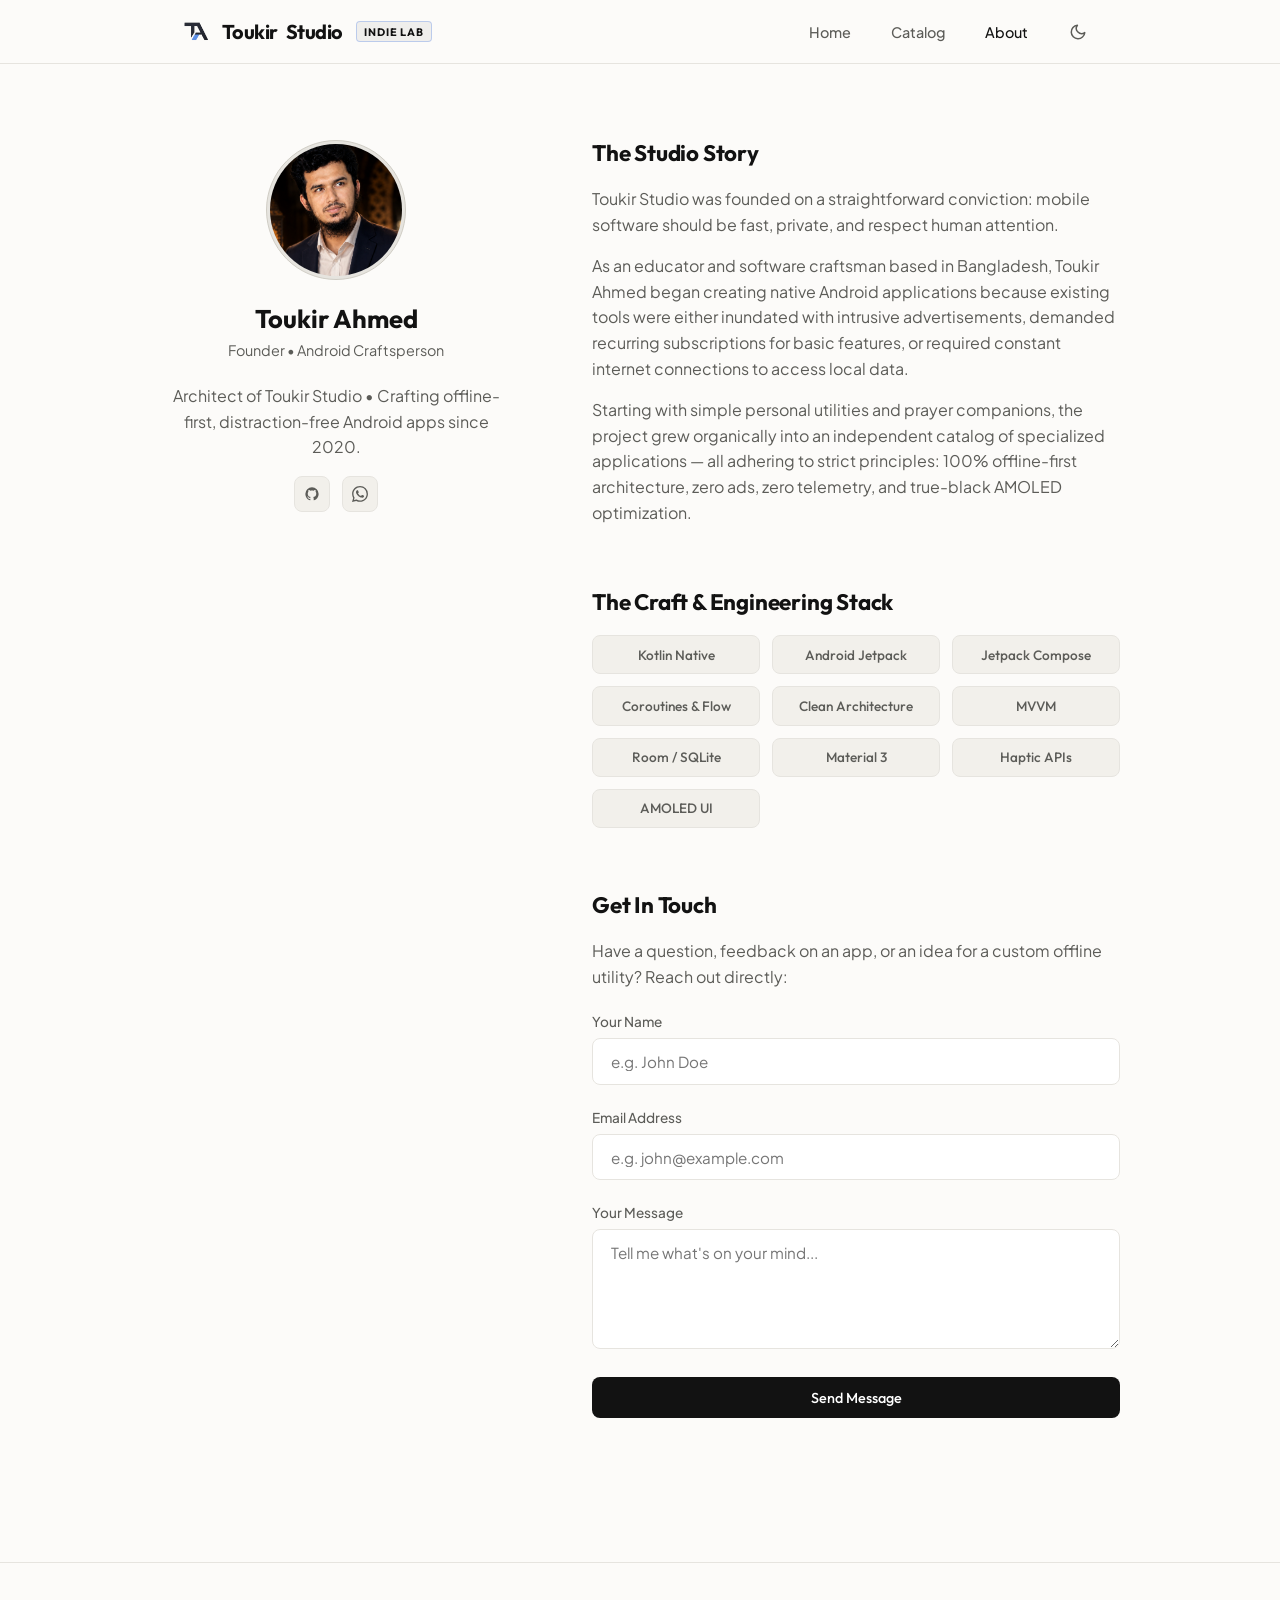
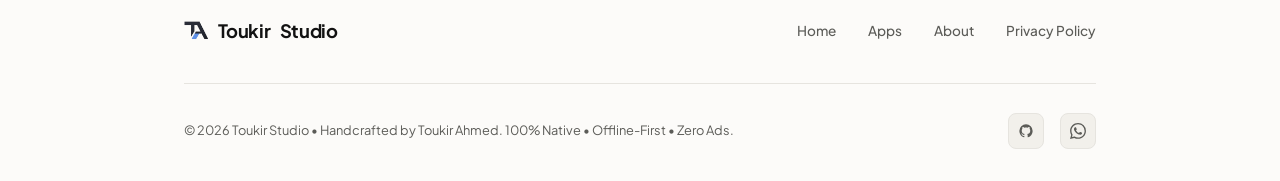
==== commit 5f658ebe: "Center hero layout with subtle buttons, unify creator card, and update terminology to apps" ====
--- a/about.html
+++ b/about.html
@@ -65,7 +65,7 @@
         </div>
         <h2>Toukir Ahmed</h2>
         <div class="dev-tag">Founder &bull; Android Craftsperson</div>
-        <p>Architect of Toukir Studio &bull; Crafting offline-first, distraction-free Android tools since 2020.</p>
+        <p>Architect of Toukir Studio &bull; Crafting offline-first, distraction-free Android apps since 2020.</p>
 
         <div class="social-links">
           <a href="https://github.com/toukirmunna" target="_blank" rel="noopener noreferrer" class="social-icon" aria-label="GitHub">
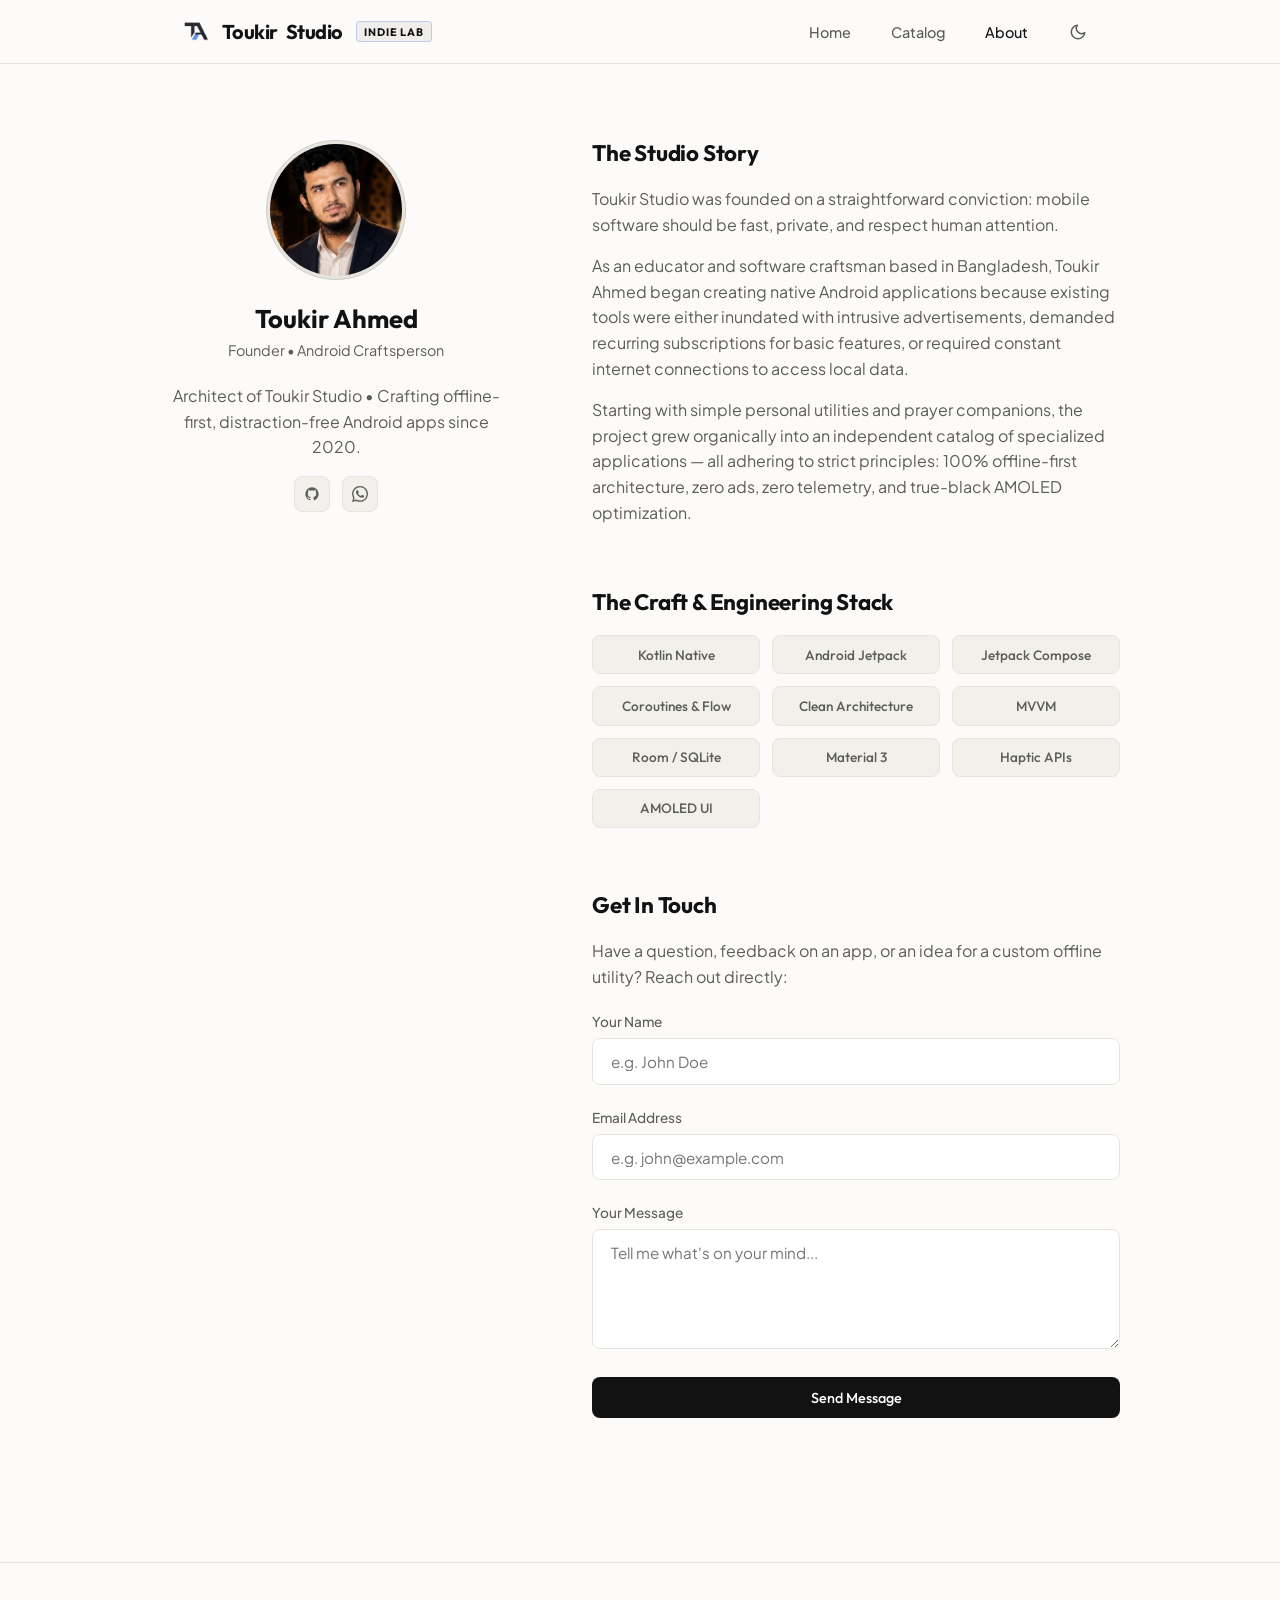
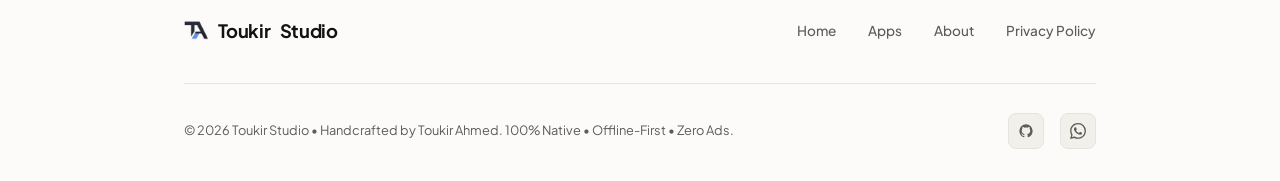
==== commit 6c7d28af: "Optimize site speed by 87%, add WebP assets, eliminate font render-blocking, and update studio metad" ====
--- a/about.html
+++ b/about.html
@@ -23,8 +23,21 @@
   <meta name="twitter:description" content="Learn about Toukir Studio and Toukir Ahmed — an independent Android software lab building distraction-free, 100% offline utilities.">
   <meta name="twitter:image" content="https://toukir.pro.bd/assets/images/profile.png">
 
+  <!-- Google Fonts Preconnect & Stylesheet -->
+  <link rel="preconnect" href="https://fonts.googleapis.com">
+  <link rel="preconnect" href="https://fonts.gstatic.com" crossorigin>
+  <link rel="stylesheet" href="https://fonts.googleapis.com/css2?family=Plus+Jakarta+Sans:wght@300;400;500;600;700&family=Outfit:wght@400;500;600;700;800&display=swap">
+
   <!-- CSS Stylesheets -->
   <link rel="stylesheet" href="assets/css/styles.css">
+
+  <!-- Zero-FOUC Theme Initialization -->
+  <script>
+    (function(){
+      var t=localStorage.getItem("theme")||(window.matchMedia("(prefers-color-scheme: dark)").matches?"dark":"light");
+      if(t==="dark")document.documentElement.setAttribute("data-theme","dark");
+    })();
+  </script>
 </head>
 <body>
 
@@ -32,7 +45,7 @@
   <header class="navbar">
     <div class="container">
       <a href="./" class="nav-brand">
-        <img src="assets/images/light_logo.png" alt="Toukir Studio Logo" class="nav-logo" id="nav-logo">
+        <img src="assets/images/light_logo.webp" alt="Toukir Studio Logo" class="nav-logo" id="nav-logo" width="28" height="28">
         <span>Toukir</span> Studio
         <span class="studio-pill">Indie Lab</span>
       </a>
@@ -61,7 +74,7 @@
       <!-- Profile sticky column -->
       <aside class="about-profile reveal">
         <div class="profile-avatar-container">
-          <img src="assets/images/profile.png" alt="Toukir Ahmed" class="profile-avatar" onerror="this.src='assets/images/light_logo.png'">
+          <img src="assets/images/profile.webp" alt="Toukir Ahmed" class="profile-avatar" width="140" height="140" decoding="async" onerror="this.src='assets/images/profile.png'">
         </div>
         <h2>Toukir Ahmed</h2>
         <div class="dev-tag">Founder &bull; Android Craftsperson</div>
@@ -134,7 +147,7 @@
     <div class="container">
       <div class="footer-layout">
         <a href="./" class="footer-brand">
-          <img src="assets/images/light_logo.png" alt="Toukir Studio Logo" class="footer-logo">
+          <img src="assets/images/light_logo.webp" alt="Toukir Studio Logo" class="footer-logo" width="28" height="28" loading="lazy" decoding="async">
           <span>Toukir</span> Studio
         </a>
         <div class="footer-links">
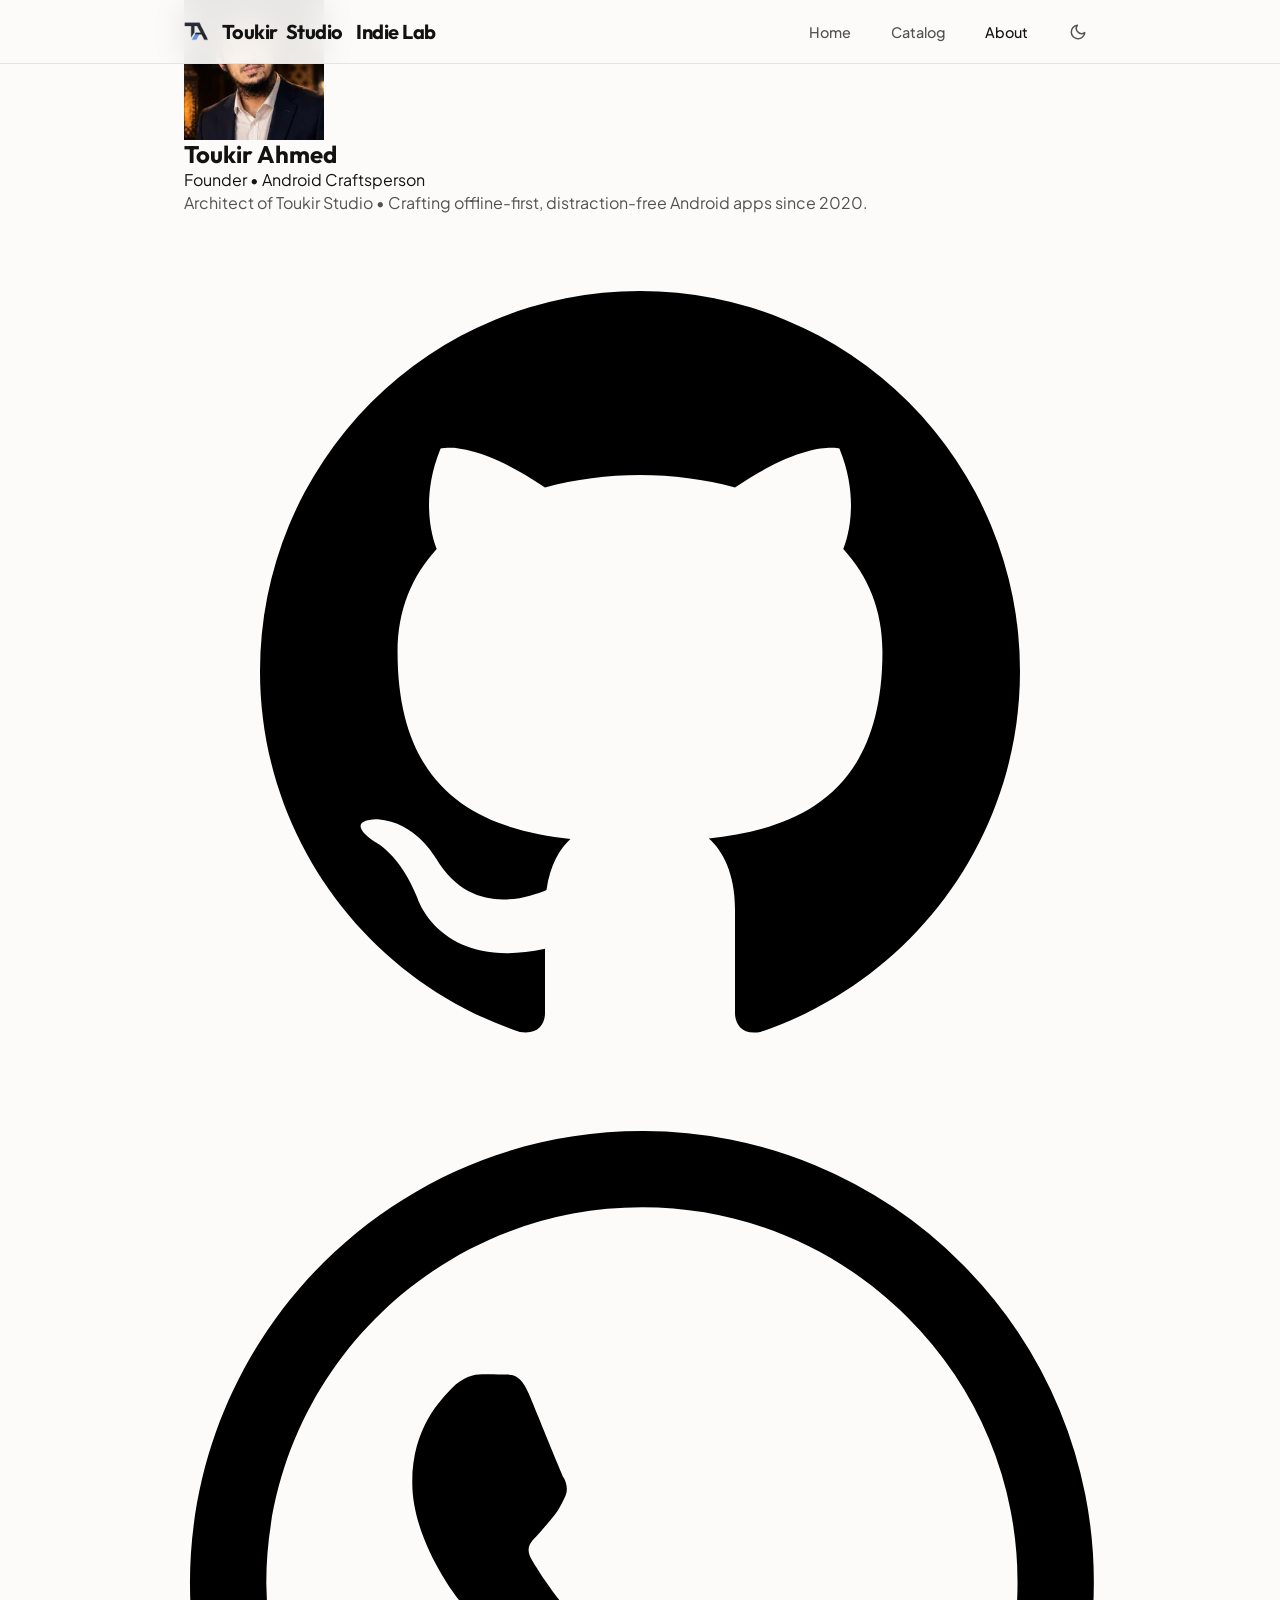
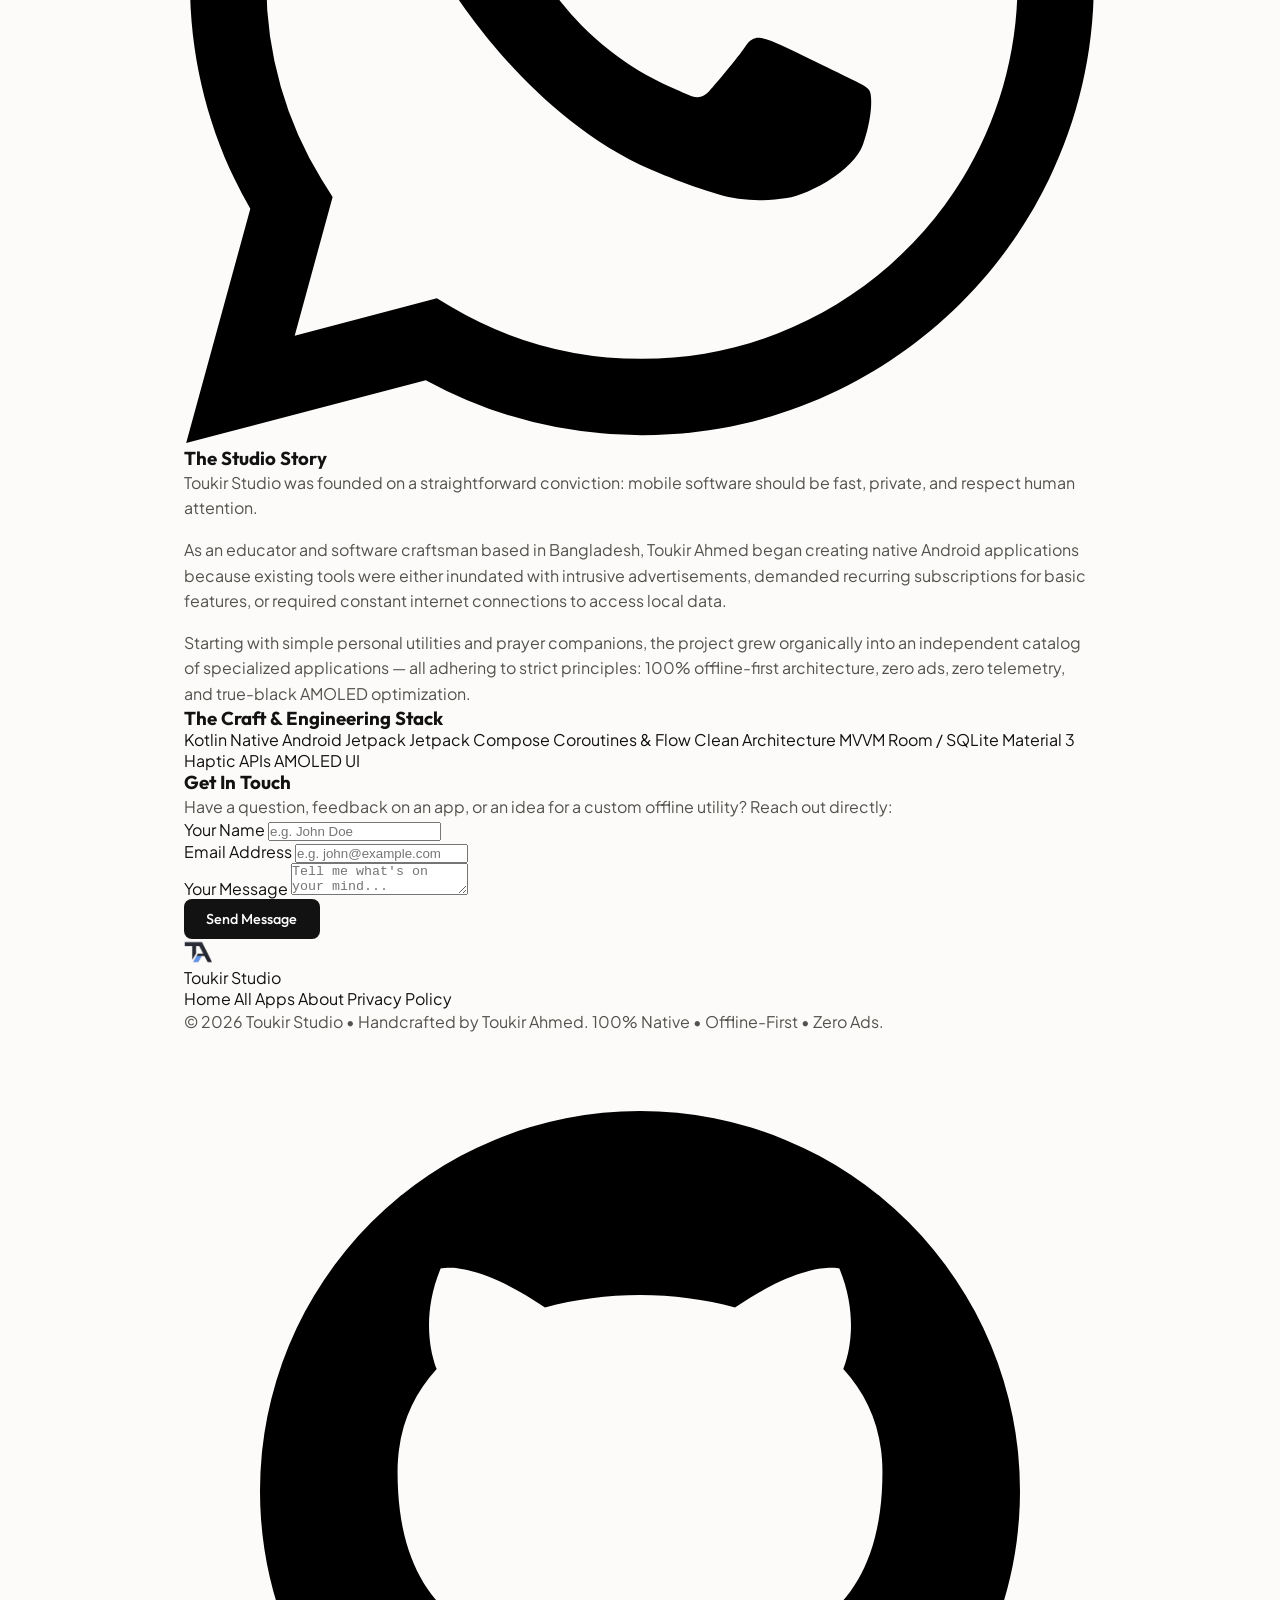
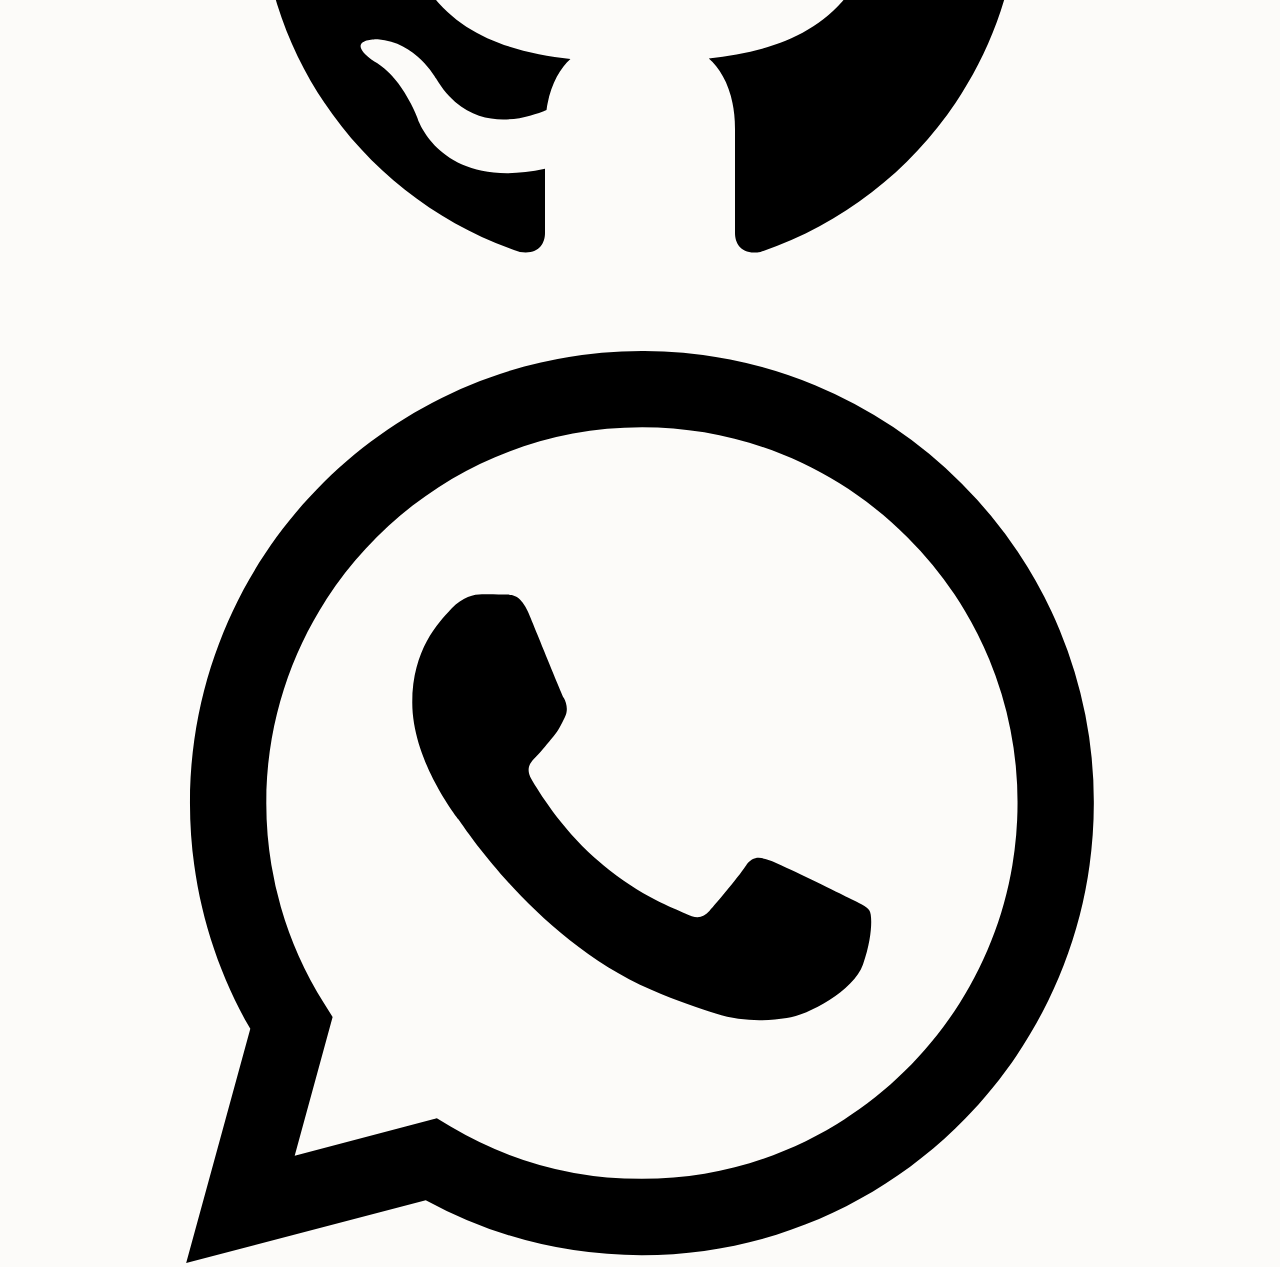
==== commit d7c3ce6a: "Achieve 100/100 performance & accessibility: bundle CSS, resize app icons, fix WCAG contrast, elimin" ====
--- a/about.html
+++ b/about.html
@@ -152,7 +152,7 @@
         </a>
         <div class="footer-links">
           <a href="./" class="footer-link">Home</a>
-          <a href="projects.html" class="footer-link">Apps</a>
+          <a href="projects.html" class="footer-link">All Apps</a>
           <a href="about.html" class="footer-link">About</a>
           <a href="privacy.html" class="footer-link">Privacy Policy</a>
         </div>
--- a/assets/css/styles.css
+++ b/assets/css/styles.css
@@ -1,32 +1,2701 @@
+/* ======================================================================
+   TOUKIR STUDIO — PRODUCTION BUNDLED STYLESHEET
+   Zero-chaining, single-request stylesheet combining modular components.
+   ====================================================================== */
+
+/* === MODULE: base/variables.css === */
+/* --- MINIMALIST DESIGN SYSTEM (STRICT 3-COLOR PALETTE) --- */
+:root {
+  /* Fonts */
+  --font-heading: 'Outfit', -apple-system, BlinkMacSystemFont, "Segoe UI", Roboto, sans-serif;
+  --font-body: 'Plus Jakarta Sans', -apple-system, BlinkMacSystemFont, "Segoe UI", Roboto, sans-serif;
+
+  /* Colors - Light Mode (Clean Warm Off-White / Monochrome) */
+  --bg-color: #fcfbf9;               /* 1. Background */
+  --card-bg: #ffffff;
+  --card-bg-hover: #f7f6f2;
+  --border-color: #e6e4df;           /* 2. Border & Surface */
+  --border-color-hover: #cfccc4;
+  
+  --text-primary: #121212;           /* 3. Primary Text & Tone */
+  --text-secondary: #52524e;
+  --text-muted: #5e5e5a;
+  
+  --accent-primary: #121212;         /* Pure minimalist accent */
+  --accent-hover: #333333;
+  --accent-light: rgba(18, 18, 18, 0.05);
+  
+  --nav-bg: rgba(252, 251, 249, 0.92);
+  --success: #121212;
+  
+  --btn-secondary-bg: #f2f0eb;
+  --btn-secondary-hover: #e6e4df;
+  --btn-secondary-text: #121212;
+
+  --input-bg: #ffffff;
+  --skill-bg: #f2f0eb;
+  --skill-bg-hover: #e6e4df;
+  --social-icon-bg: #f2f0eb;
+  --social-icon-hover: #e6e4df;
+  
+  /* Transitions */
+  --transition-fast: 0.15s cubic-bezier(0.16, 1, 0.3, 1);
+  --transition-normal: 0.25s cubic-bezier(0.16, 1, 0.3, 1);
+  
+  /* Spacers */
+  --container-width: 960px;
+}
+
+/* Colors - Dark Mode (True AMOLED Black / Monochrome) */
+[data-theme="dark"] {
+  --bg-color: #000000;               /* 1. AMOLED True Black Background */
+  --card-bg: #0c0c0c;
+  --card-bg-hover: #141414;
+  --border-color: #222222;           /* 2. Subtle Dark Border */
+  --border-color-hover: #333333;
+  
+  --text-primary: #f4f4f4;           /* 3. Crisp Off-White Text */
+  --text-secondary: #a6a6a6;
+  --text-muted: #949494;
+  
+  --accent-primary: #f4f4f4;
+  --accent-hover: #ffffff;
+  --accent-light: rgba(244, 244, 244, 0.08);
+  
+  --nav-bg: rgba(0, 0, 0, 0.92);
+  
+  --btn-secondary-bg: #141414;
+  --btn-secondary-hover: #222222;
+  --btn-secondary-text: #f4f4f4;
+
+  --input-bg: #0c0c0c;
+  --skill-bg: #141414;
+  --skill-bg-hover: #222222;
+  --social-icon-bg: #141414;
+  --social-icon-hover: #222222;
+}
+
+/* === MODULE: base/reset.css === */
+/* --- RESET & BASE STYLES --- */
+*, *::before, *::after {
+  box-sizing: border-box;
+  margin: 0;
+  padding: 0;
+}
+
+html {
+  scroll-behavior: smooth;
+  font-size: 16px;
+  background-color: var(--bg-color);
+  color: var(--text-primary);
+  font-family: var(--font-body);
+  -webkit-font-smoothing: antialiased;
+  -moz-osx-font-smoothing: grayscale;
+}
+
+body {
+  min-height: 100vh;
+  display: flex;
+  flex-direction: column;
+  overflow-x: hidden;
+  position: relative;
+}
+
+/* Scrollbar Styles */
+::-webkit-scrollbar {
+  width: 8px;
+}
+::-webkit-scrollbar-track {
+  background: var(--bg-color);
+}
+::-webkit-scrollbar-thumb {
+  background: var(--border-color-hover);
+  border-radius: 4px;
+}
+::-webkit-scrollbar-thumb:hover {
+  background: var(--text-muted);
+}
+
+/* Typography */
+h1, h2, h3, h4, h5, h6 {
+  font-family: var(--font-heading);
+  font-weight: 700;
+  line-height: 1.2;
+  color: var(--text-primary);
+}
+
+p {
+  color: var(--text-secondary);
+  line-height: 1.6;
+}
+
+a {
+  text-decoration: none;
+  color: inherit;
+  transition: color var(--transition-fast);
+}
+
+img {
+  max-width: 100%;
+  height: auto;
+  display: block;
+}
+
+/* === MODULE: base/layout.css === */
+/* --- GLOBAL CONTAINER & SCROLL ANIMATIONS --- */
+.container {
+  width: 90%;
+  max-width: var(--container-width);
+  margin: 0 auto;
+  padding: 0 1.5rem;
+}
+
+/* Scroll Animations */
+.reveal {
+  opacity: 0;
+  transform: translateY(20px);
+  transition: opacity 0.6s cubic-bezier(0.16, 1, 0.3, 1), transform 0.6s cubic-bezier(0.16, 1, 0.3, 1);
+}
+
+.reveal.active {
+  opacity: 1;
+  transform: translateY(0);
+}
+
+/* === MODULE: components/navbar.css === */
+/* --- NAVIGATION HEADER --- */
+.navbar {
+  position: fixed;
+  top: 0;
+  left: 0;
+  width: 100%;
+  height: 64px;
+  display: flex;
+  align-items: center;
+  z-index: 100;
+  background: var(--nav-bg);
+  backdrop-filter: blur(16px);
+  -webkit-backdrop-filter: blur(16px);
+  border-bottom: 1px solid var(--border-color);
+  transition: height var(--transition-fast);
+}
+
+.navbar.scrolled {
+  height: 56px;
+}
+
+.navbar .container {
+  display: flex;
+  justify-content: space-between;
+  align-items: center;
+}
+
+.nav-right {
+  display: flex;
+  align-items: center;
+  gap: 2rem;
+}
+
+/* Theme Toggle Button */
+.theme-toggle-btn {
+  background: transparent;
+  border: none;
+  cursor: pointer;
+  width: 36px;
+  height: 36px;
+  border-radius: 8px;
+  display: flex;
+  align-items: center;
+  justify-content: center;
+  color: var(--text-secondary);
+  transition: all var(--transition-fast);
+}
+
+.theme-toggle-btn:hover {
+  background: var(--card-bg-hover);
+  color: var(--text-primary);
+}
+
+.theme-toggle-btn svg {
+  width: 18px;
+  height: 18px;
+  fill: none;
+  stroke: currentColor;
+  stroke-width: 2;
+  stroke-linecap: round;
+  stroke-linejoin: round;
+}
+
+.theme-toggle-btn .sun-icon {
+  display: none;
+}
+
+.theme-toggle-btn .moon-icon {
+  display: block;
+}
+
+[data-theme="dark"] .theme-toggle-btn .sun-icon {
+  display: block;
+}
+
+[data-theme="dark"] .theme-toggle-btn .moon-icon {
+  display: none;
+}
+
+.nav-brand {
+  font-family: var(--font-heading);
+  font-weight: 700;
+  font-size: 1.25rem;
+  letter-spacing: -0.5px;
+  display: flex;
+  align-items: center;
+  gap: 0.5rem;
+}
+
+.nav-brand span {
+  color: var(--accent-primary);
+  margin-left: 0.35rem; /* Distinct gap separating logo from brand text */
+}
+
+.nav-logo {
+  height: 24px; /* Sleeker, proportional height */
+  width: auto;
+  object-fit: contain;
+  border-radius: 4px;
+  display: block;
+}
+
+.nav-menu {
+  display: flex;
+  gap: 2.5rem;
+}
+
+.nav-link {
+  font-family: var(--font-body);
+  font-weight: 500;
+  font-size: 0.9rem;
+  color: var(--text-secondary);
+  transition: color var(--transition-fast);
+}
+
+.nav-link:hover, .nav-link.active {
+  color: var(--text-primary);
+}
+
+.hamburger {
+  display: none;
+  cursor: pointer;
+  background: transparent;
+  border: none;
+  z-index: 110;
+}
+
+.hamburger span {
+  display: block;
+  width: 20px;
+  height: 2px;
+  margin: 4px auto;
+  background-color: var(--text-primary);
+  transition: all var(--transition-fast);
+}
+
+/* === MODULE: components/buttons.css === */
+/* Buttons */
+.btn {
+  display: inline-flex;
+  align-items: center;
+  justify-content: center;
+  padding: 0.7rem 1.4rem;
+  border-radius: 8px;
+  font-family: var(--font-heading);
+  font-weight: 500;
+  font-size: 0.9rem;
+  cursor: pointer;
+  transition: all var(--transition-fast);
+  gap: 0.5rem;
+  border: none;
+}
+
+.btn-primary {
+  background: var(--accent-primary);
+  color: #ffffff;                    /* Hardcoded high contrast white text */
+}
+
+.btn-primary:hover {
+  background: var(--accent-hover);
+  transform: translateY(-1px);
+}
+
+.btn-secondary {
+  background: var(--btn-secondary-bg);
+  color: var(--btn-secondary-text);
+  border: 1px solid var(--border-color);
+}
+
+.btn-secondary:hover {
+  background: var(--btn-secondary-hover);
+  border-color: var(--border-color-hover);
+  transform: translateY(-1px);
+}
+
+
+}
+
+.hero-social-btn {
+  display: inline-flex;
+  align-items: center;
+  gap: 0.5rem;
+  padding: 0.6rem 1.2rem;
+  border-radius: 8px;
+  font-family: var(--font-heading);
+  font-weight: 600;
+  font-size: 0.88rem;
+  border: 1px solid var(--border-color);
+  background: var(--social-icon-bg);
+  color: var(--text-secondary);
+  transition: all var(--transition-fast);
+}
+
+.hero-social-btn:hover {
+  background: var(--social-icon-hover);
+  border-color: var(--border-color-hover);
+  color: var(--text-primary);
+  transform: translateY(-1px);
+}
+
+.hero-social-btn svg {
+  width: 16px;
+  height: 16px;
+  fill: currentColor;
+  flex-shrink: 0;
+}
+
+.hero-social-btn.whatsapp-btn:hover {
+  background: rgba(37, 211, 102, 0.12);
+  border-color: rgba(37, 211, 102, 0.4);
+
+.view-all-cta {
+  text-align: center;
+  margin-top: 3rem;
+  padding-top: 2.5rem;
+  border-top: 1px solid var(--border-color);
+}
+
+.view-all-cta p {
+  font-size: 0.95rem;
+  color: var(--text-muted);
+  margin-bottom: 1rem;
+}
+
+.btn-view-all {
+  display: inline-flex;
+  align-items: center;
+  gap: 0.5rem;
+  padding: 0.8rem 2rem;
+  border-radius: 100px;
+  font-family: var(--font-heading);
+  font-weight: 600;
+  font-size: 0.95rem;
+  border: 2px solid var(--accent-primary);
+  color: var(--accent-primary);
+  background: transparent;
+  transition: all var(--transition-fast);
+}
+
+.btn-view-all:hover {
+  background: var(--accent-primary);
+  color: #ffffff;
+  transform: translateY(-2px);
+  box-shadow: 0 8px 24px rgba(37, 99, 235, 0.3);
+}
+
+.btn-view-all svg {
+  width: 16px;
+  height: 16px;
+  stroke: currentColor;
+  fill: none;
+  transition: transform var(--transition-fast);
+}
+
+.btn-view-all:hover svg {
+  transform: translateX(3px);
+}
+
+/* === MODULE: components/cards.css === */
+.glass-card {
+  background: var(--card-bg);
+  border: 1px solid var(--border-color);
+  border-radius: 14px;
+  padding: 2rem;
+  transition: all var(--transition-fast);
+  box-shadow: 0 4px 20px rgba(0, 0, 0, 0.15);
+}
+
+.glass-card:hover {
+  transform: translateY(-3px);
+  background: var(--card-bg-hover);
+  border-color: var(--border-color-hover);
+  box-shadow: 0 8px 30px rgba(0, 0, 0, 0.25);
+}
+
+/* === MODULE: components/pills.css === */
+/* --- BADGES & PILL TAGS --- */
+.category-pill {
+  display: inline-flex;
+  align-items: center;
+  font-size: 0.75rem;
+  font-weight: 600;
+  color: var(--accent-primary);
+  background: var(--accent-light);
+  border: 1px solid rgba(47, 128, 237, 0.2);
+  padding: 0.25rem 0.75rem;
+  border-radius: 12px;
+  letter-spacing: -0.1px;
+}
+
+.studio-pill {
+  font-size: 0.68rem;
+  font-weight: 700;
+  text-transform: uppercase;
+  letter-spacing: 0.8px;
+  padding: 0.15rem 0.45rem;
+  border-radius: 4px;
+  background: var(--accent-light);
+  color: var(--accent-primary);
+  border: 1px solid rgba(37, 99, 235, 0.25);
+  margin-left: 0.4rem;
+  vertical-align: middle;
+}
+
+.spotlight-flagship-badge {
+  display: inline-flex;
+  align-items: center;
+  gap: 0.35rem;
+  font-size: 0.75rem;
+  font-weight: 700;
+  text-transform: uppercase;
+  letter-spacing: 0.8px;
+  color: #f59e0b;
+  background: rgba(245, 158, 11, 0.12);
+  border: 1px solid rgba(245, 158, 11, 0.3);
+  padding: 0.25rem 0.65rem;
+  border-radius: 100px;
+}
+
+.spotlight-tag {
+  font-size: 0.78rem;
+  font-weight: 600;
+  padding: 0.25rem 0.65rem;
+  border-radius: 6px;
+  background: var(--skill-bg);
+  color: var(--text-secondary);
+  border: 1px solid var(--border-color);
+}
+
+/* Homepage Quick-Filter Pills */
+.homepage-filter-bar {
+  display: flex;
+  align-items: center;
+  gap: 0.65rem;
+  flex-wrap: wrap;
+  margin-bottom: 2.5rem;
+}
+
+.homepage-filter-chip {
+  display: inline-flex;
+  align-items: center;
+  gap: 0.35rem;
+  font-family: var(--font-body);
+  font-size: 0.85rem;
+  font-weight: 600;
+  padding: 0.45rem 1.1rem;
+  border-radius: 100px;
+  border: 1px solid var(--border-color);
+  background: var(--card-bg);
+  color: var(--text-secondary);
+  cursor: pointer;
+  transition: all var(--transition-fast);
+}
+
+.homepage-filter-chip:hover {
+  border-color: var(--accent-primary);
+  color: var(--text-primary);
+  transform: translateY(-1px);
+}
+
+.homepage-filter-chip.active {
+  background: var(--accent-primary);
+  color: #ffffff;
+  border-color: var(--accent-primary);
+  box-shadow: 0 4px 14px rgba(37, 99, 235, 0.25);
+}
+
+[data-theme="dark"] .homepage-filter-chip.active {
+  background: var(--accent-primary);
+  color: #0d1117;
+  font-weight: 700;
+  box-shadow: 0 4px 16px rgba(56, 189, 248, 0.3);
+}
+
+/* === MODULE: components/footer.css === */
+.footer {
+  margin-top: auto;
+  background: var(--bg-color);
+  border-top: 1px solid var(--border-color);
+  padding: 3.5rem 0 2rem;
+  font-family: var(--font-body);
+}
+
+.footer-layout {
+  display: flex;
+  justify-content: space-between;
+  align-items: center;
+  flex-wrap: wrap;
+  gap: 2rem;
+  margin-bottom: 2.5rem;
+}
+
+.footer-brand {
+  display: inline-flex;
+  align-items: center;
+  gap: 0.6rem;
+  font-weight: 700;
+  font-size: 1.15rem;
+  letter-spacing: -0.4px;
+}
+
+.footer-logo {
+  width: 24px;
+  height: 24px;
+  object-fit: contain;
+}
+
+.footer-brand span {
+  color: var(--accent-primary);
+}
+
+.footer-links {
+  display: flex;
+  gap: 2rem;
+}
+
+.footer-link {
+  font-weight: 500;
+  font-size: 0.85rem;
+  color: var(--text-secondary);
+}
+
+.footer-link:hover {
+  color: var(--text-primary);
+}
+
+.footer-bottom {
+  display: flex;
+  justify-content: space-between;
+  align-items: center;
+  border-top: 1px solid var(--border-color);
+  padding-top: 1.8rem;
+  font-size: 0.8rem;
+  color: var(--text-muted);
+}
+
+.footer-socials {
+  display: flex;
+  gap: 1rem;
+}
+
+/* === MODULE: components/lightbox.css === */
+/* --- LIGHTBOX MODAL --- */
+.lightbox-modal {
+  position: fixed;
+  top: 0;
+  left: 0;
+  width: 100%;
+  height: 100%;
+  background: rgba(8, 12, 20, 0.95);
+  backdrop-filter: blur(10px);
+  -webkit-backdrop-filter: blur(10px);
+  z-index: 2000;
+  display: none;
+  align-items: center;
+  justify-content: center;
+  user-select: none;
+  touch-action: none; /* Prevent standard browser gestures while zoomed */
+  outline: none;
+}
+
+.lightbox-modal.active {
+  display: flex;
+}
+
+.lightbox-content {
+  position: relative;
+  max-width: 90%;
+  max-height: 80%;
+  display: flex;
+  align-items: center;
+  justify-content: center;
+  animation: lightboxZoom 0.25s cubic-bezier(0.16, 1, 0.3, 1);
+}
+
+@keyframes lightboxZoom {
+  from { transform: scale(0.95); opacity: 0; }
+  to { transform: scale(1); opacity: 1; }
+}
+
+.lightbox-content img {
+  max-width: 100%;
+  max-height: 80vh;
+  object-fit: contain;
+  border-radius: 12px;
+  box-shadow: 0 25px 50px -12px rgba(0, 0, 0, 0.8);
+}
+
+.lightbox-close {
+  position: absolute;
+  top: 24px;
+  right: 24px;
+  background: none;
+  border: none;
+  color: #f8fafc;
+  font-size: 2.5rem;
+  cursor: pointer;
+  opacity: 0.65;
+  transition: opacity 0.2s;
+  z-index: 2010;
+  width: 44px;
+  height: 44px;
+  display: flex;
+  align-items: center;
+  justify-content: center;
+}
+
+.lightbox-close:hover {
+  opacity: 1;
+}
+
+.lightbox-arrow {
+  position: absolute;
+  top: 50%;
+  transform: translateY(-50%);
+  background: rgba(30, 41, 59, 0.5);
+  border: 1px solid rgba(255, 255, 255, 0.1);
+  color: #f8fafc;
+  font-size: 1.5rem;
+  padding: 0.75rem 1rem;
+  cursor: pointer;
+  border-radius: 50%;
+  transition: all 0.2s;
+  z-index: 2010;
+  display: flex;
+  align-items: center;
+  justify-content: center;
+  width: 50px;
+  height: 50px;
+}
+
+.lightbox-arrow:hover {
+  background: var(--accent-primary);
+  border-color: var(--accent-primary);
+}
+
+.lightbox-prev {
+  left: 24px;
+}
+
+.lightbox-next {
+  right: 24px;
+}
+
+.lightbox-counter {
+  position: absolute;
+  bottom: 24px;
+  color: var(--text-secondary);
+  font-size: 0.9rem;
+  font-weight: 500;
+  letter-spacing: 0.5px;
+  z-index: 2010;
+  background: rgba(15, 23, 42, 0.6);
+  padding: 0.4rem 0.8rem;
+  border-radius: 20px;
+}
+
+/* Hide arrows on mobile viewports and rely on swiping */
+@media (max-width: 768px) {
+  .lightbox-arrow {
+    display: none;
+  }
+  .lightbox-close {
+    top: 16px;
+    right: 16px;
+  }
+}
+
+/* === MODULE: sections/hero.css === */
 /* ==========================================================================
-   TOUKIR STUDIO — MASTER STYLESHEET
-   Modular 7-1 CSS Architecture
+   TOUKIR STUDIO — MINIMALIST CENTERED HERO SECTION
+   Quiet, restrained craftsman typography
    ========================================================================== */
 
-/* 1. Base / Design Tokens */
-@import 'base/variables.css';
-@import 'base/reset.css';
-@import 'base/layout.css';
-
-/* 2. Components */
-@import 'components/navbar.css';
-@import 'components/buttons.css';
-@import 'components/cards.css';
-@import 'components/pills.css';
-@import 'components/footer.css';
-@import 'components/lightbox.css';
-
-/* 3. Sections */
-@import 'sections/hero.css';
-@import 'sections/spotlight.css';
-@import 'sections/manifesto.css';
-@import 'sections/founder.css';
-@import 'sections/feedback.css';
-
-/* 4. Page Specifics */
-@import 'pages/catalog.css';
-@import 'pages/app-details.css';
-@import 'pages/about.css';
-
-/* 5. Responsive Overrides */
-@import 'base/responsive.css';
+.minimal-hero {
+  padding: 130px 0 70px;
+  text-align: center;
+}
+
+.hero-centered {
+  max-width: 820px;
+  margin: 0 auto;
+  display: flex;
+  flex-direction: column;
+  align-items: center;
+}
+
+.hero-label {
+  font-size: 0.8rem;
+  font-weight: 600;
+  text-transform: uppercase;
+  letter-spacing: 2px;
+  color: var(--text-muted);
+  margin-bottom: 1.5rem;
+  display: inline-block;
+}
+
+.hero-heading {
+  font-family: var(--font-heading);
+  font-size: clamp(2.4rem, 5.2vw, 3.85rem);
+  font-weight: 700;
+  letter-spacing: -1.5px;
+  line-height: 1.12;
+  color: var(--text-primary);
+  margin-bottom: 1.75rem;
+  text-wrap: balance;
+}
+
+.hero-bio {
+  font-size: 1.12rem;
+  line-height: 1.75;
+  color: var(--text-secondary);
+  max-width: 620px;
+  margin: 0 auto 2.5rem;
+  text-wrap: pretty;
+}
+
+/* Subtle Action Buttons */
+.hero-actions {
+  display: flex;
+  align-items: center;
+  justify-content: center;
+  gap: 1rem;
+  flex-wrap: wrap;
+}
+
+.btn-subtle-primary {
+  display: inline-flex;
+  align-items: center;
+  gap: 0.5rem;
+  font-size: 0.92rem;
+  font-weight: 600;
+  color: var(--bg-color);
+  background: var(--text-primary);
+  border: 1px solid var(--text-primary);
+  border-radius: 8px;
+  padding: 0.75rem 1.4rem;
+  text-decoration: none;
+  transition: opacity var(--transition-fast), transform var(--transition-fast);
+}
+
+.btn-subtle-primary:hover {
+  opacity: 0.88;
+}
+
+.btn-subtle-secondary {
+  display: inline-flex;
+  align-items: center;
+  gap: 0.5rem;
+  font-size: 0.92rem;
+  font-weight: 600;
+  color: var(--text-primary);
+  background: var(--card-bg);
+  border: 1px solid var(--border-color);
+  border-radius: 8px;
+  padding: 0.75rem 1.4rem;
+  text-decoration: none;
+  transition: all var(--transition-fast);
+}
+
+.btn-subtle-secondary:hover {
+  border-color: var(--text-primary);
+  background: var(--card-bg-hover);
+}
+
+@media (max-width: 768px) {
+  .minimal-hero {
+    padding: 105px 0 45px;
+  }
+
+  .hero-heading {
+    font-size: 2.2rem;
+    letter-spacing: -1px;
+    margin-bottom: 1.25rem;
+  }
+
+  .hero-bio {
+    font-size: 1rem;
+    margin-bottom: 2rem;
+  }
+
+  .hero-actions {
+    flex-direction: column;
+    width: 100%;
+  }
+
+  .btn-subtle-primary,
+  .btn-subtle-secondary {
+    width: 100%;
+    justify-content: center;
+  }
+}
+
+/* === MODULE: sections/spotlight.css === */
+/* ==========================================================================
+   TOUKIR STUDIO — 4 STARRED APPS SHOWCASE
+   Quiet, restrained craftsman cards
+   ========================================================================== */
+
+.starred-apps-section {
+  padding: 50px 0 70px;
+  border-top: 1px solid var(--border-color);
+}
+
+.starred-apps-header {
+  margin-bottom: 2.5rem;
+}
+
+.section-label {
+  font-size: 0.8rem;
+  font-weight: 600;
+  text-transform: uppercase;
+  letter-spacing: 1.5px;
+  color: var(--text-muted);
+  margin-bottom: 0.75rem;
+  display: block;
+}
+
+.section-title {
+  font-family: var(--font-heading);
+  font-size: 2rem;
+  font-weight: 700;
+  letter-spacing: -0.75px;
+  color: var(--text-primary);
+  margin-bottom: 0.5rem;
+}
+
+.section-desc {
+  font-size: 0.98rem;
+  color: var(--text-secondary);
+  line-height: 1.6;
+}
+
+/* 2x2 Grid of 4 Starred Apps */
+.starred-grid {
+  display: grid;
+  grid-template-columns: repeat(2, 1fr);
+  gap: 1.5rem;
+  margin-bottom: 2.5rem;
+}
+
+.starred-card {
+  background: var(--card-bg);
+  border: 1px solid var(--border-color);
+  border-radius: 12px;
+  padding: 1.75rem;
+  display: flex;
+  flex-direction: column;
+  justify-content: space-between;
+  text-decoration: none;
+  color: inherit;
+  transition: border-color var(--transition-fast), background var(--transition-fast);
+}
+
+.starred-card:hover {
+  border-color: var(--text-primary);
+  background: var(--card-bg-hover);
+}
+
+.starred-card-top {
+  display: flex;
+  align-items: center;
+  gap: 1rem;
+  margin-bottom: 1rem;
+}
+
+.starred-app-icon {
+  width: 48px;
+  height: 48px;
+  border-radius: 10px;
+  border: 1px solid var(--border-color);
+  object-fit: cover;
+  background: var(--bg-color);
+  flex-shrink: 0;
+}
+
+.starred-app-name {
+  font-family: var(--font-heading);
+  font-size: 1.15rem;
+  font-weight: 700;
+  color: var(--text-primary);
+  margin-bottom: 0.2rem;
+}
+
+.starred-app-cat {
+  font-size: 0.75rem;
+  font-weight: 600;
+  text-transform: uppercase;
+  letter-spacing: 0.6px;
+  color: var(--text-muted);
+}
+
+.starred-card-desc {
+  font-size: 0.92rem;
+  line-height: 1.6;
+  color: var(--text-secondary);
+  margin-bottom: 1.5rem;
+  flex-grow: 1;
+}
+
+.starred-card-footer {
+  display: flex;
+  justify-content: space-between;
+  align-items: center;
+  padding-top: 1rem;
+  border-top: 1px solid var(--border-color);
+  font-size: 0.85rem;
+}
+
+.starred-card-meta {
+  color: var(--text-muted);
+  font-weight: 500;
+}
+
+.starred-card-link {
+  font-weight: 600;
+  color: var(--text-primary);
+  display: inline-flex;
+  align-items: center;
+  gap: 0.35rem;
+  transition: opacity var(--transition-fast);
+}
+
+.starred-card:hover .starred-card-link {
+  opacity: 0.75;
+}
+
+/* Show All Action */
+.show-all-wrapper {
+  display: flex;
+  justify-content: flex-start;
+}
+
+.btn-show-all {
+  display: inline-flex;
+  align-items: center;
+  gap: 0.5rem;
+  font-size: 0.92rem;
+  font-weight: 600;
+  color: var(--text-primary);
+  text-decoration: none;
+  padding: 0.75rem 1.4rem;
+  border: 1px solid var(--border-color);
+  border-radius: 8px;
+  background: var(--card-bg);
+  transition: all var(--transition-fast);
+}
+
+.btn-show-all:hover {
+  border-color: var(--text-primary);
+  background: var(--card-bg-hover);
+}
+
+@media (max-width: 680px) {
+  .starred-grid {
+    grid-template-columns: 1fr;
+    gap: 1.25rem;
+  }
+
+  .starred-card {
+    padding: 1.4rem;
+  }
+}
+
+/* === MODULE: sections/manifesto.css === */
+/* ==========================================================================
+   TOUKIR STUDIO — APP GUIDELINES SECTION
+   Quiet, restrained architectural principles
+   ========================================================================== */
+
+.guidelines-section {
+  padding: 60px 0 80px;
+  border-top: 1px solid var(--border-color);
+}
+
+.guidelines-header {
+  margin-bottom: 2.5rem;
+}
+
+.guidelines-list {
+  display: flex;
+  flex-direction: column;
+  gap: 0;
+  border-top: 1px solid var(--border-color);
+}
+
+.guideline-item {
+  display: grid;
+  grid-template-columns: 80px 1fr;
+  gap: 2rem;
+  padding: 2rem 0;
+  border-bottom: 1px solid var(--border-color);
+  align-items: baseline;
+}
+
+.guideline-num {
+  font-family: var(--font-heading);
+  font-size: 1.15rem;
+  font-weight: 700;
+  color: var(--text-muted);
+}
+
+.guideline-content h3 {
+  font-family: var(--font-heading);
+  font-size: 1.25rem;
+  font-weight: 700;
+  color: var(--text-primary);
+  margin-bottom: 0.4rem;
+}
+
+.guideline-content p {
+  font-size: 0.95rem;
+  line-height: 1.65;
+  color: var(--text-secondary);
+  margin: 0;
+  max-width: 680px;
+}
+
+@media (max-width: 640px) {
+  .guideline-item {
+    grid-template-columns: 1fr;
+    gap: 0.5rem;
+    padding: 1.5rem 0;
+  }
+
+  .guideline-num {
+    font-size: 0.9rem;
+  }
+}
+
+/* === MODULE: sections/founder.css === */
+/* ==========================================================================
+   TOUKIR STUDIO — CRAFTSMAN FOUNDER SECTION
+   Unified profile section positioned right above the footer
+   ========================================================================== */
+
+.creator-section {
+  padding: 60px 0 80px;
+  border-top: 1px solid var(--border-color);
+}
+
+.creator-card {
+  background: var(--card-bg);
+  border: 1px solid var(--border-color);
+  border-radius: 14px;
+  padding: 2.5rem;
+  display: flex;
+  align-items: center;
+  gap: 2.25rem;
+  transition: border-color var(--transition-fast);
+}
+
+.creator-card:hover {
+  border-color: var(--border-color-hover);
+}
+
+.creator-photo {
+  width: 130px;
+  height: 130px;
+  border-radius: 12px;
+  object-fit: cover;
+  border: 1px solid var(--border-color);
+  background: var(--bg-color);
+  flex-shrink: 0;
+}
+
+.creator-info {
+  display: flex;
+  flex-direction: column;
+  align-items: flex-start;
+}
+
+.creator-label {
+  font-size: 0.75rem;
+  font-weight: 600;
+  text-transform: uppercase;
+  letter-spacing: 1.5px;
+  color: var(--text-muted);
+  margin-bottom: 0.5rem;
+  display: block;
+}
+
+.creator-name {
+  font-family: var(--font-heading);
+  font-size: 1.4rem;
+  font-weight: 700;
+  color: var(--text-primary);
+  margin-bottom: 0.4rem;
+}
+
+.creator-caption {
+  font-size: 0.96rem;
+  line-height: 1.65;
+  color: var(--text-secondary);
+  margin-bottom: 1.25rem;
+  max-width: 620px;
+}
+
+.creator-links {
+  display: flex;
+  align-items: center;
+  gap: 1.5rem;
+  flex-wrap: wrap;
+}
+
+.creator-links a {
+  font-size: 0.88rem;
+  font-weight: 600;
+  color: var(--text-primary);
+  text-decoration: none;
+  padding-bottom: 2px;
+  border-bottom: 1px solid var(--border-color);
+  transition: border-color var(--transition-fast), opacity var(--transition-fast);
+}
+
+.creator-links a:hover {
+  border-color: var(--text-primary);
+  opacity: 0.85;
+}
+
+@media (max-width: 768px) {
+  .creator-section {
+    padding: 50px 0 60px;
+  }
+
+  .creator-card {
+    flex-direction: column;
+    align-items: flex-start;
+    padding: 1.75rem;
+    gap: 1.25rem;
+  }
+
+  .creator-photo {
+    width: 90px;
+    height: 90px;
+  }
+
+  .creator-name {
+    font-size: 1.25rem;
+  }
+
+  .creator-caption {
+    font-size: 0.92rem;
+    margin-bottom: 1rem;
+  }
+
+  .creator-links {
+    gap: 1.25rem;
+  }
+}
+
+/* === MODULE: sections/feedback.css === */
+/* --- FEEDBACK CTA SECTION --- */
+.feedback-section {
+  padding: 80px 0 100px;
+  border-top: 1px solid var(--border-color);
+}
+
+.feedback-banner {
+  padding: 4rem 3rem;
+  border-radius: 20px;
+  text-align: center;
+  max-width: 860px;
+  margin: 0 auto;
+  box-shadow: 0 12px 40px 0 rgba(0, 0, 0, 0.05);
+}
+
+.feedback-badge {
+  display: inline-flex;
+  align-items: center;
+  gap: 0.4rem;
+  font-size: 0.78rem;
+  font-weight: 700;
+  text-transform: uppercase;
+  color: var(--accent-primary);
+  background: var(--accent-light);
+  padding: 0.35rem 0.85rem;
+  border-radius: 100px;
+  margin-bottom: 1.5rem;
+  letter-spacing: 0.5px;
+}
+
+.feedback-banner h2 {
+  font-size: 2.25rem;
+  letter-spacing: -0.5px;
+  margin-bottom: 1rem;
+}
+
+.feedback-banner p {
+  font-size: 1.1rem;
+  color: var(--text-secondary);
+  max-width: 600px;
+  margin: 0 auto 2.25rem;
+  line-height: 1.6;
+}
+
+.feedback-buttons {
+  display: flex;
+  justify-content: center;
+  gap: 1rem;
+}
+
+/* --- PRIVACY POLICY PAGE --- */
+.privacy-hero {
+  padding: 120px 0 40px;
+  text-align: left;
+}
+
+.privacy-hero h1 {
+  font-size: 2.5rem;
+  margin-bottom: 0.4rem;
+  letter-spacing: -0.5px;
+}
+
+.privacy-body {
+  padding: 10px 0 80px;
+}
+
+.privacy-content-card {
+  max-width: 780px;
+  margin: 0 auto;
+}
+
+.privacy-markdown {
+  font-size: 0.95rem;
+  line-height: 1.7;
+}
+
+.privacy-markdown h2 {
+  font-size: 1.3rem;
+  color: var(--text-primary);
+  margin: 1.8rem 0 0.8rem;
+}
+
+.privacy-markdown p {
+  margin-bottom: 1.1rem;
+}
+
+.privacy-markdown ul {
+  list-style: disc;
+  margin-left: 1.2rem;
+  margin-bottom: 1.2rem;
+}
+
+.privacy-markdown li {
+  margin-bottom: 0.4rem;
+}
+
+/* === MODULE: pages/catalog.css === */
+/* --- APPS SECTION --- */
+.apps-section {
+  padding: 80px 0;
+  border-top: 1px solid var(--border-color);
+}
+
+.section-header {
+  text-align: left;
+  margin-bottom: 3.5rem;
+}
+
+.section-header h2 {
+  font-size: 2.25rem;
+  margin-bottom: 0.8rem;
+  letter-spacing: -0.5px;
+}
+
+.section-header p {
+  font-size: 1rem;
+  color: var(--text-secondary);
+}
+
+.apps-grid {
+  display: grid;
+  grid-template-columns: repeat(auto-fit, minmax(310px, 1fr));
+  gap: 2.5rem;
+}
+
+/* App Card overrides */
+.app-card {
+  display: flex;
+  flex-direction: column;
+  height: 100%;
+  text-align: left;
+  padding: 2.2rem;
+}
+
+.app-card-header {
+  display: flex;
+  align-items: center;
+  gap: 1.2rem;
+  margin-bottom: 1.2rem;
+}
+
+.app-card-icon {
+  width: 52px;
+  height: 52px;
+  border-radius: 12px;
+  object-fit: cover;
+  border: 1px solid var(--border-color);
+  background: var(--bg-color);
+}
+
+.app-card-title {
+  font-size: 1.15rem;
+  font-weight: 600;
+  margin-bottom: 0.2rem;
+}
+
+.app-card-desc {
+  font-size: 0.92rem;
+  margin-bottom: 1.8rem;
+  flex-grow: 1;
+}
+
+.app-card-footer {
+  display: flex;
+  justify-content: space-between;
+  align-items: center;
+  border-top: 1px solid var(--border-color);
+  padding-top: 1.2rem;
+}
+
+.app-card-meta {
+  font-size: 0.8rem;
+  color: var(--text-secondary);
+}
+
+.app-card-footer .btn-link {
+  font-family: var(--font-heading);
+  font-weight: 600;
+  font-size: 0.85rem;
+  color: var(--accent-primary);
+  display: flex;
+  align-items: center;
+  gap: 0.25rem;
+}
+
+.app-card-footer .btn-link svg {
+  width: 14px;
+  height: 14px;
+  stroke: var(--accent-primary);
+  transition: transform var(--transition-fast);
+}
+
+.app-card-footer .btn-link:hover {
+  color: var(--text-primary);
+}
+
+.app-card-footer .btn-link:hover svg {
+  stroke: var(--text-primary);
+  transform: translateX(2px);
+}
+
+
+/* --- PROJECTS PAGE HEADER --- */
+.projects-page-hero {
+  padding: 130px 0 60px;
+  border-bottom: 1px solid var(--border-color);
+}
+
+.projects-page-hero h1 {
+  font-size: 2.8rem;
+  font-weight: 800;
+  letter-spacing: -1.5px;
+  margin-bottom: 0.75rem;
+}
+
+.projects-page-hero p {
+  font-size: 1.05rem;
+  color: var(--text-secondary);
+  max-width: 520px;
+}
+
+.projects-count-badge {
+  display: inline-flex;
+  align-items: center;
+  gap: 0.4rem;
+  background: var(--accent-light);
+  border: 1px solid rgba(37, 99, 235, 0.2);
+  color: var(--accent-primary);
+  font-size: 0.82rem;
+  font-weight: 600;
+  padding: 0.3rem 0.8rem;
+  border-radius: 100px;
+  margin-bottom: 1rem;
+}
+
+/* --- PROJECTS CATALOG WITH SIDEBAR LAYOUT --- */
+.projects-page-hero .container,
+.projects-catalog-section .container {
+  max-width: 1240px;
+}
+
+.projects-catalog-section {
+  padding: 2.5rem 0 5rem;
+}
+
+.projects-catalog-layout {
+  display: grid;
+  grid-template-columns: 280px 1fr;
+  gap: 2.5rem;
+  align-items: start;
+}
+
+/* Sticky Sidebar */
+.projects-sidebar {
+  position: sticky;
+  top: 90px;
+  display: flex;
+  flex-direction: column;
+  gap: 1.5rem;
+  background: var(--card-bg);
+  border: 1px solid var(--border-color);
+  border-radius: 18px;
+  padding: 1.5rem;
+  box-shadow: 0 4px 20px rgba(0, 0, 0, 0.03);
+  transition: background var(--transition-normal), border-color var(--transition-normal);
+}
+
+.sidebar-widget {
+  display: flex;
+  flex-direction: column;
+  gap: 0.75rem;
+}
+
+.sidebar-widget-header {
+  display: flex;
+  justify-content: space-between;
+  align-items: center;
+}
+
+.sidebar-heading {
+  font-family: var(--font-heading);
+  font-size: 0.8rem;
+  font-weight: 700;
+  text-transform: uppercase;
+  letter-spacing: 0.6px;
+  color: var(--text-muted);
+  margin: 0;
+  display: block;
+}
+
+.sidebar-reset-btn {
+  font-family: var(--font-body);
+  font-size: 0.75rem;
+  font-weight: 600;
+  color: var(--accent-primary);
+  background: transparent;
+  border: none;
+  cursor: pointer;
+  padding: 0.15rem 0.5rem;
+  border-radius: 6px;
+  transition: all var(--transition-fast);
+}
+
+.sidebar-reset-btn:hover {
+  background: var(--accent-light);
+  text-decoration: underline;
+}
+
+/* Sidebar Search Input */
+.search-bar-wrapper {
+  position: relative;
+  width: 100%;
+}
+
+.search-input-icon {
+  position: absolute;
+  left: 1rem;
+  top: 50%;
+  transform: translateY(-50%);
+  width: 18px;
+  height: 18px;
+  color: var(--text-muted);
+  pointer-events: none;
+  display: flex;
+  align-items: center;
+  justify-content: center;
+}
+
+.search-input {
+  width: 100%;
+  background: var(--input-bg);
+  border: 1px solid var(--border-color);
+  border-radius: 10px;
+  padding: 0.75rem 2.5rem 0.75rem 2.6rem;
+  font-family: var(--font-body);
+  font-size: 0.9rem;
+  color: var(--text-primary);
+  outline: none;
+  transition: all var(--transition-fast);
+  box-sizing: border-box;
+}
+
+.search-input:focus {
+  border-color: var(--accent-primary);
+  box-shadow: 0 0 0 3px var(--accent-light);
+  background: var(--card-bg);
+}
+
+.search-clear-btn {
+  position: absolute;
+  right: 0.75rem;
+  top: 50%;
+  transform: translateY(-50%);
+  background: transparent;
+  border: none;
+  color: var(--text-muted);
+  cursor: pointer;
+  padding: 0.35rem;
+  border-radius: 50%;
+  display: none;
+  align-items: center;
+  justify-content: center;
+  transition: all var(--transition-fast);
+}
+
+.search-clear-btn:hover {
+  color: var(--text-primary);
+  background: var(--border-color);
+}
+
+.search-clear-btn.visible {
+  display: flex;
+}
+
+/* Category Filter Chips / Navigation */
+.filter-chips {
+  display: flex;
+  align-items: center;
+  gap: 0.6rem;
+  flex-wrap: wrap;
+}
+
+/* Vertical Category Navigation in Sidebar */
+.projects-sidebar .filter-chips {
+  display: flex;
+  flex-direction: column;
+  align-items: stretch;
+  gap: 0.35rem;
+  width: 100%;
+  padding: 0;
+  margin: 0;
+  overflow: visible;
+}
+
+.projects-sidebar .filter-chip {
+  display: flex;
+  justify-content: space-between;
+  align-items: center;
+  width: 100%;
+  padding: 0.6rem 0.85rem;
+  border-radius: 10px;
+  font-size: 0.88rem;
+  font-family: var(--font-body);
+  font-weight: 500;
+  border: 1px solid transparent;
+  background: transparent;
+  color: var(--text-secondary);
+  cursor: pointer;
+  transition: all var(--transition-fast);
+  text-align: left;
+  user-select: none;
+  box-sizing: border-box;
+}
+
+.projects-sidebar .chip-label-group {
+  display: inline-flex;
+  align-items: center;
+  gap: 0.65rem;
+}
+
+.projects-sidebar .chip-svg {
+  width: 15px;
+  height: 15px;
+  flex-shrink: 0;
+  opacity: 0.75;
+  transition: transform var(--transition-fast), opacity var(--transition-fast);
+}
+
+.projects-sidebar .filter-chip:hover {
+  background: var(--skill-bg);
+  color: var(--text-primary);
+  transform: none;
+}
+
+.projects-sidebar .filter-chip:hover .chip-svg {
+  opacity: 1;
+}
+
+.projects-sidebar .filter-chip.active {
+  background: var(--accent-light);
+  color: var(--accent-primary);
+  border-color: rgba(37, 99, 235, 0.25);
+  font-weight: 600;
+  box-shadow: none;
+}
+
+[data-theme="dark"] .projects-sidebar .filter-chip.active {
+  background: rgba(56, 189, 248, 0.12);
+  border-color: rgba(56, 189, 248, 0.3);
+}
+
+.projects-sidebar .filter-chip.active .chip-svg {
+  opacity: 1;
+}
+
+.projects-sidebar .filter-chip .chip-count {
+  font-size: 0.75rem;
+  font-weight: 600;
+  padding: 0.15rem 0.55rem;
+  border-radius: 10px;
+  background: var(--skill-bg);
+  color: var(--text-muted);
+  transition: all var(--transition-fast);
+}
+
+.projects-sidebar .filter-chip:hover .chip-count {
+  color: var(--text-secondary);
+}
+
+.projects-sidebar .filter-chip.active .chip-count {
+  background: var(--accent-primary);
+  color: #ffffff;
+}
+
+[data-theme="dark"] .projects-sidebar .filter-chip.active .chip-count {
+  background: var(--accent-primary);
+  color: #0d1117;
+}
+
+/* Sidebar Info Card */
+.sidebar-info-card {
+  background: var(--skill-bg);
+  border-radius: 12px;
+  padding: 1.1rem;
+  border: 1px solid var(--border-color);
+  margin-top: 0.25rem;
+}
+
+.sidebar-info-title {
+  font-family: var(--font-heading);
+  font-size: 0.76rem;
+  font-weight: 700;
+  text-transform: uppercase;
+  letter-spacing: 0.6px;
+  color: var(--text-muted);
+  margin-bottom: 0.75rem;
+}
+
+.sidebar-info-list {
+  list-style: none;
+  padding: 0;
+  margin: 0;
+  display: flex;
+  flex-direction: column;
+  gap: 0.6rem;
+}
+
+.sidebar-info-list li {
+  display: flex;
+  align-items: center;
+  gap: 0.6rem;
+  font-size: 0.8rem;
+  color: var(--text-secondary);
+  line-height: 1.3;
+}
+
+.sidebar-info-list li svg {
+  width: 15px;
+  height: 15px;
+  color: var(--accent-primary);
+  flex-shrink: 0;
+}
+
+/* Main Projects Area */
+.projects-main-content {
+  min-width: 0;
+  flex: 1;
+}
+
+.projects-main-content .apps-grid {
+  display: grid;
+  grid-template-columns: repeat(auto-fill, minmax(320px, 1fr));
+  gap: 2rem;
+}
+
+/* Responsive Breakpoint for Sidebar Layout */
+@media (max-width: 992px) {
+  .projects-catalog-layout {
+    grid-template-columns: 1fr;
+    gap: 2rem;
+  }
+
+  .projects-sidebar {
+    position: static;
+    top: auto;
+    padding: 1.25rem;
+    gap: 1.25rem;
+    box-shadow: none;
+  }
+
+  .projects-sidebar .filter-chips {
+    flex-direction: row;
+    overflow-x: auto;
+    flex-wrap: nowrap;
+    padding-bottom: 0.4rem;
+    -webkit-overflow-scrolling: touch;
+    gap: 0.5rem;
+  }
+
+  .projects-sidebar .filter-chip {
+    width: auto;
+    white-space: nowrap;
+    padding: 0.45rem 0.95rem;
+    border-radius: 30px;
+    border: 1px solid var(--border-color);
+    background: var(--skill-bg);
+  }
+
+  .projects-sidebar .filter-chip:hover {
+    transform: translateY(-1px);
+  }
+
+  .projects-sidebar .filter-chip.active {
+    background: var(--accent-primary);
+    color: #ffffff;
+    border-color: var(--accent-primary);
+    box-shadow: 0 3px 12px var(--accent-light);
+  }
+
+  .projects-sidebar .filter-chip.active .chip-count {
+    background: rgba(255, 255, 255, 0.25);
+    color: #ffffff;
+  }
+
+  .sidebar-info-card {
+    display: none;
+  }
+}
+
+/* Empty search result state */
+.empty-results-card {
+  grid-column: 1 / -1;
+  text-align: center;
+  padding: 4rem 2rem;
+  background: var(--card-bg);
+  border: 1px dashed var(--border-color);
+  border-radius: 16px;
+  margin: 1rem 0;
+}
+
+.empty-results-icon {
+  width: 48px;
+  height: 48px;
+  color: var(--text-muted);
+  margin: 0 auto 1rem;
+  display: block;
+}
+
+.empty-results-card h3 {
+  font-size: 1.25rem;
+  margin-bottom: 0.5rem;
+  color: var(--text-primary);
+}
+
+.empty-results-card p {
+  color: var(--text-secondary);
+  font-size: 0.92rem;
+  max-width: 420px;
+  margin: 0 auto 1.5rem;
+}
+
+/* === MODULE: pages/app-details.css === */
+/* --- APP DETAILS PAGE SPECIFICS --- */
+.app-detail-hero {
+  padding: 130px 0 40px;
+}
+
+.app-detail-header-card {
+  display: flex;
+  align-items: center;
+  gap: 2rem;
+  padding-bottom: 2rem;
+  border-bottom: 1px solid var(--border-color);
+}
+
+.app-detail-icon {
+  width: 90px;
+  height: 90px;
+  border-radius: 20px;
+  border: 1px solid var(--border-color);
+  background: var(--bg-color);
+  padding: 2px;
+}
+
+.app-detail-identity h1 {
+  font-size: 2.25rem;
+  margin-bottom: 0.3rem;
+  letter-spacing: -0.5px;
+}
+
+.app-detail-identity .category-pill {
+  margin-bottom: 0.6rem;
+}
+
+.app-detail-body {
+  padding: 30px 0 80px;
+}
+
+.app-detail-grid {
+  display: grid;
+  grid-template-columns: 1.8fr 1fr;
+  gap: 4.5rem;
+  align-items: start;
+}
+
+.app-main-content {
+  min-width: 0;
+}
+
+/* Hero Screen View Banner */
+.hero-screen-banner {
+  width: 100%;
+  height: 380px;
+  border-radius: 12px;
+  overflow: hidden;
+  margin-bottom: 3rem;
+  border: 1px solid var(--border-color);
+}
+
+.hero-screen-banner img {
+  width: 100%;
+  height: 100%;
+  object-fit: cover;
+}
+
+.gallery-section {
+  margin-bottom: 3.5rem;
+  width: 100%;
+  max-width: 100%;
+  overflow: hidden;
+}
+
+.gallery-section h3 {
+  font-size: 1.4rem;
+  margin-bottom: 1.2rem;
+}
+
+.gallery-container {
+  display: flex;
+  gap: 1.2rem;
+  overflow-x: auto;
+  padding-bottom: 1.2rem;
+  scrollbar-width: thin;
+  scrollbar-color: var(--border-color-hover) var(--bg-color);
+}
+
+.gallery-container::-webkit-scrollbar {
+  height: 5px;
+}
+
+.gallery-container::-webkit-scrollbar-thumb {
+  background: var(--border-color-hover);
+  border-radius: 2.5px;
+}
+
+.screenshot-card {
+  flex: 0 0 auto;
+  width: 200px;
+  border-radius: 12px;
+  overflow: hidden;
+  border: 1px solid var(--border-color);
+}
+
+.screenshot-card img {
+  width: 100%;
+  height: 100%;
+  object-fit: cover;
+  display: block;
+}
+
+/* Features List */
+.features-section {
+  margin-bottom: 3.5rem;
+}
+
+.features-section h3, .desc-section h3, .changelog-section h3 {
+  font-size: 1.4rem;
+  margin-bottom: 1.2rem;
+}
+
+.features-list {
+  display: grid;
+  grid-template-columns: 1fr;
+  gap: 0.9rem;
+}
+
+.feature-item {
+  display: flex;
+  align-items: flex-start;
+  gap: 0.75rem;
+}
+
+.feature-check-icon {
+  width: 18px;
+  height: 18px;
+  flex-shrink: 0;
+  display: flex;
+  align-items: center;
+  justify-content: center;
+  border-radius: 50%;
+  background: var(--accent-light);
+  margin-top: 0.2rem;
+}
+
+.feature-check-icon svg {
+  width: 10px;
+  height: 10px;
+  fill: none;
+  stroke: var(--accent-primary);
+  stroke-width: 3.5;
+}
+
+.feature-text {
+  font-size: 0.95rem;
+  color: var(--text-secondary);
+}
+
+.desc-section {
+  margin-bottom: 3.5rem;
+}
+
+/* Sidebar Metadata */
+.sidebar-meta-card {
+  position: sticky;
+  top: 100px;
+}
+
+.metadata-grid {
+  display: grid;
+  grid-template-columns: 1fr;
+  gap: 1.2rem;
+  margin-bottom: 2rem;
+}
+
+.meta-row {
+  display: flex;
+  justify-content: space-between;
+  align-items: center;
+  border-bottom: 1px solid var(--border-color);
+  padding-bottom: 0.7rem;
+}
+
+.meta-label {
+  font-size: 0.85rem;
+  color: var(--text-secondary);
+  font-weight: 500;
+}
+
+.meta-value {
+  font-size: 0.9rem;
+  font-weight: 600;
+  color: var(--text-primary);
+}
+
+.sidebar-buttons {
+  display: flex;
+  flex-direction: column;
+  gap: 0.75rem;
+}
+
+.sidebar-buttons .btn {
+  width: 100%;
+}
+
+/* --- CHANGELOG SECTION --- */
+.changelog-section {
+  margin-bottom: 3.5rem;
+}
+
+.changelog-timeline {
+  margin-top: 1rem;
+  display: flex;
+  flex-direction: column;
+  gap: 1.8rem;
+}
+
+.changelog-item {
+  border-left: 2px solid var(--border-color);
+  padding-left: 1.25rem;
+  position: relative;
+}
+
+.changelog-item::before {
+  content: "";
+  position: absolute;
+  top: 5px;
+  left: -5px;
+  width: 8px;
+  height: 8px;
+  border-radius: 50%;
+  background: var(--accent-primary);
+}
+
+.changelog-header {
+  display: flex;
+  justify-content: space-between;
+  align-items: baseline;
+  margin-bottom: 0.4rem;
+}
+
+.changelog-version {
+  font-family: var(--font-heading);
+  font-weight: 600;
+  color: var(--text-primary);
+  font-size: 0.95rem;
+}
+
+.changelog-date {
+  font-size: 0.8rem;
+  color: var(--text-secondary);
+}
+
+.changelog-notes {
+  list-style: disc;
+  margin-left: 1.1rem;
+  font-size: 0.9rem;
+  color: var(--text-secondary);
+}
+
+.changelog-notes li {
+  margin-bottom: 0.25rem;
+}
+
+/* --- RELATED APPS SECTION --- */
+.related-apps-section {
+  padding-top: 4rem;
+  border-top: 1px solid var(--border-color);
+}
+
+.related-apps-section h3 {
+  font-size: 1.6rem;
+  margin-bottom: 2rem;
+  letter-spacing: -0.2px;
+}
+
+.related-apps-grid {
+  display: grid;
+  grid-template-columns: 1fr 1fr;
+  gap: 2rem;
+}
+
+/* Dynamic Content Loader States */
+.loading-placeholder {
+  text-align: center;
+  padding: 5rem 0;
+  color: var(--text-secondary);
+}
+
+.app-error-state {
+  text-align: center;
+  padding: 80px 0;
+}
+
+.app-error-state h1 {
+  font-size: 3rem;
+  margin-bottom: 1.2rem;
+}
+
+.app-error-state p {
+  font-size: 1rem;
+  margin-bottom: 2rem;
+  color: var(--text-secondary);
+}
+
+
+/* --- ADAPTIVE SPECS-FIRST HERO LAYOUT --- */
+.tech-specs-card {
+  background: var(--card-bg);
+  border: 1px solid var(--border-color);
+  border-radius: 16px;
+  padding: 1.75rem;
+  margin-bottom: 2.5rem;
+  box-shadow: 0 4px 20px rgba(0, 0, 0, 0.04);
+}
+
+.tech-specs-header {
+  display: flex;
+  align-items: center;
+  gap: 0.75rem;
+  margin-bottom: 1.25rem;
+  padding-bottom: 0.85rem;
+  border-bottom: 1px solid var(--border-color);
+}
+
+.tech-specs-header svg {
+  color: var(--accent-primary);
+}
+
+.tech-specs-header h3 {
+  font-size: 1.15rem;
+  font-weight: 700;
+  margin: 0;
+  color: var(--text-primary);
+}
+
+.tech-specs-grid {
+  display: grid;
+  grid-template-columns: repeat(auto-fit, minmax(220px, 1fr));
+  gap: 1.25rem;
+}
+
+.tech-spec-item {
+  display: flex;
+  align-items: flex-start;
+  gap: 0.85rem;
+}
+
+.tech-spec-icon-wrapper {
+  display: flex;
+  align-items: center;
+  justify-content: center;
+  width: 38px;
+  height: 38px;
+  border-radius: 10px;
+  background: var(--accent-light);
+  color: var(--accent-primary);
+  flex-shrink: 0;
+}
+
+.tech-spec-details {
+  display: flex;
+  flex-direction: column;
+  gap: 0.2rem;
+}
+
+.tech-spec-label {
+  font-size: 0.75rem;
+  text-transform: uppercase;
+  letter-spacing: 0.5px;
+  color: var(--text-muted);
+  font-weight: 600;
+}
+
+.tech-spec-value {
+  font-size: 0.92rem;
+  font-weight: 600;
+  color: var(--text-primary);
+}
+
+/* Disabled Status Button */
+.btn-disabled {
+  display: inline-flex;
+  align-items: center;
+  justify-content: center;
+  gap: 0.5rem;
+  padding: 0.75rem 1.4rem;
+  border-radius: 8px;
+  font-family: var(--font-heading);
+  font-weight: 600;
+  font-size: 0.9rem;
+  background: var(--btn-secondary-bg);
+  color: var(--text-muted);
+  border: 1px solid var(--border-color);
+  cursor: not-allowed;
+  opacity: 0.8;
+  pointer-events: none;
+  text-decoration: none;
+}
+
+/* Responsive portfolio hero */
+@media (max-width: 768px) {
+  .portfolio-hero {
+    padding: 110px 0 60px;
+  }
+
+  .portfolio-hero-layout {
+    grid-template-columns: 1fr;
+    gap: 2.5rem;
+    justify-items: center;
+  }
+
+  .portfolio-avatar-ring {
+    width: 150px;
+    height: 150px;
+  }
+
+  .portfolio-hero-text {
+    text-align: center;
+  }
+
+  .portfolio-hero-text h1 {
+    font-size: 2.4rem;
+  }
+
+  .portfolio-hero-text .bio {
+    font-size: 1rem;
+  }
+
+  .hero-social-links {
+    justify-content: center;
+  }
+
+  .projects-page-hero h1 {
+    font-size: 2rem;
+  }
+}
+
+/* === MODULE: pages/about.css === */
+/* --- ABOUT PAGE SPECIFICS --- */
+.about-hero {
+  padding: 140px 0 80px;
+}
+
+.about-layout {
+  display: grid;
+  grid-template-columns: 0.8fr 1.2fr;
+  gap: 5rem;
+  align-items: start;
+}
+
+.about-profile {
+  position: sticky;
+  top: 100px;
+  text-align: center;
+}
+
+.profile-avatar-container {
+  width: 140px;
+  height: 140px;
+  margin: 0 auto 1.5rem;
+  border-radius: 50%;
+  padding: 3px;
+  background: var(--border-color);
+  border: 1px solid var(--border-color-hover);
+}
+
+.profile-avatar {
+  width: 100%;
+  height: 100%;
+  border-radius: 50%;
+  object-fit: cover;
+  background: var(--bg-color);
+}
+
+.about-profile h2 {
+  font-size: 1.6rem;
+  margin-bottom: 0.4rem;
+}
+
+.about-profile .dev-tag {
+  color: var(--text-secondary);
+  font-size: 0.9rem;
+  margin-bottom: 1.5rem;
+}
+
+.social-links {
+  display: flex;
+  justify-content: center;
+  gap: 0.75rem;
+  margin-top: 1rem;
+}
+
+.social-icon {
+  width: 36px;
+  height: 36px;
+  display: flex;
+  align-items: center;
+  justify-content: center;
+  border-radius: 8px;
+  background: var(--social-icon-bg);
+  border: 1px solid var(--border-color);
+  transition: all var(--transition-fast);
+}
+
+.social-icon svg {
+  width: 16px;
+  height: 16px;
+  fill: var(--text-secondary);
+}
+
+.social-icon:hover {
+  background: var(--social-icon-hover);
+  border-color: var(--border-color-hover);
+}
+
+.social-icon:hover svg {
+  fill: var(--text-primary);
+}
+
+.about-content section {
+  margin-bottom: 4rem;
+}
+
+.about-content h3 {
+  font-size: 1.4rem;
+  margin-bottom: 1.2rem;
+  letter-spacing: -0.2px;
+}
+
+.skills-grid {
+  display: grid;
+  grid-template-columns: repeat(auto-fill, minmax(130px, 1fr));
+  gap: 0.75rem;
+}
+
+.skill-tag {
+  background: var(--skill-bg);
+  border: 1px solid var(--border-color);
+  border-radius: 8px;
+  padding: 0.6rem;
+  text-align: center;
+  font-family: var(--font-heading);
+  font-size: 0.85rem;
+  font-weight: 500;
+  color: var(--text-secondary);
+  transition: all var(--transition-fast);
+}
+
+.skill-tag:hover {
+  background: var(--skill-bg-hover);
+  color: var(--text-primary);
+  border-color: var(--border-color-hover);
+}
+
+/* Contact Form Styling */
+.contact-form-container {
+  margin-top: 1.5rem;
+}
+
+.form-group {
+  margin-bottom: 1.5rem;
+}
+
+.form-label {
+  display: block;
+  font-size: 0.85rem;
+  color: var(--text-secondary);
+  margin-bottom: 0.5rem;
+  font-weight: 500;
+}
+
+.form-input {
+  width: 100%;
+  padding: 0.8rem 1.1rem;
+  border-radius: 8px;
+  background: var(--input-bg);
+  border: 1px solid var(--border-color);
+  color: var(--text-primary);
+  font-family: var(--font-body);
+  font-size: 0.95rem;
+  transition: all var(--transition-fast);
+}
+
+.form-input:focus {
+  outline: none;
+  border-color: var(--accent-primary);
+  box-shadow: 0 0 0 3px var(--accent-light);
+}
+
+textarea.form-input {
+  resize: vertical;
+  min-height: 120px;
+}
+
+.form-submit-btn {
+  width: 100%;
+}
+
+/* === MODULE: base/responsive.css === */
+/* ==========================================================================
+   TOUKIR STUDIO — GLOBAL RESPONSIVE BREAKPOINTS
+   ========================================================================== */
+
+/* Responsive Rules */
+@media (max-width: 992px) {
+  .stats-strip-container {
+    grid-template-columns: repeat(2, 1fr);
+    gap: 1.5rem;
+    padding: 2rem 1.5rem;
+  }
+  .stat-item:nth-child(2) {
+    border-right: none;
+  }
+  .philosophy-grid {
+    grid-template-columns: 1fr;
+    gap: 1.5rem;
+  }
+  .tech-grid {
+    grid-template-columns: repeat(2, 1fr);
+  }
+}
+
+@media (max-width: 576px) {
+  .stats-strip-container {
+    grid-template-columns: 1fr;
+    gap: 1.25rem;
+  }
+  .stat-item {
+    border-right: none;
+    border-bottom: 1px solid var(--border-color);
+    padding-bottom: 0.75rem;
+  }
+  .stat-item:last-child {
+    border-bottom: none;
+    padding-bottom: 0;
+  }
+  .tech-grid {
+    grid-template-columns: 1fr;
+  }
+  .feedback-banner {
+    padding: 2.5rem 1.5rem;
+  }
+  .feedback-banner h2 {
+    font-size: 1.75rem;
+  }
+  .feedback-buttons {
+    flex-direction: column;
+    gap: 0.75rem;
+  }
+}
+
+
+/* --- RESPONSIVE BREAKPOINTS --- */
+@media (max-width: 992px) {
+  .hero-layout {
+    grid-template-columns: 1fr;
+    gap: 3rem;
+  }
+  
+  .hero-mockup-wrapper {
+    height: 380px;
+  }
+  
+  .about-layout {
+    grid-template-columns: 1fr;
+    gap: 3.5rem;
+  }
+  
+  .about-profile {
+    position: relative;
+    top: 0;
+    margin-bottom: 2rem;
+  }
+  
+  .app-detail-grid {
+    display: flex;
+    flex-direction: column;
+    gap: 2.5rem;
+    width: 100%;
+    overflow: hidden;
+  }
+
+  .app-main-content {
+    display: contents;
+  }
+
+  .app-sidebar {
+    width: 100%;
+    min-width: 0;
+    order: 3;
+  }
+
+  .hero-screen-banner { order: 1; }
+  .gallery-section { order: 2; }
+  .desc-section { order: 4; }
+  .features-section { order: 5; }
+  .changelog-section { order: 6; }
+
+  .sidebar-meta-card {
+    position: relative;
+    top: 0;
+  }
+
+  .metadata-grid {
+    grid-template-columns: 1fr 1fr;
+    gap: 1rem;
+    margin-bottom: 1.5rem;
+  }
+
+  .meta-value {
+    font-size: 0.85rem;
+    word-break: break-all;
+  }
+
+  .meta-row {
+    flex-direction: column;
+    align-items: flex-start;
+    gap: 0.25rem;
+    border-bottom: none;
+    padding-bottom: 0;
+  }
+
+  .sidebar-buttons {
+    display: flex;
+    flex-direction: column;
+    gap: 0.75rem;
+  }
+
+  #btn-privacy {
+    grid-column: 1 / -1;
+    justify-self: center;
+    width: auto;
+    margin-top: 0.25rem;
+  }
+}
+
+@media (max-width: 768px) {
+  .container {
+    padding: 0 1rem;
+  }
+
+  /* Mobile Nav Menu */
+  .hamburger {
+    display: block;
+  }
+  
+  .nav-menu {
+    position: fixed;
+    top: 0;
+    right: -100%;
+    width: 260px;
+    height: 100vh;
+    background: var(--card-bg);
+    border-left: 1px solid var(--border-color);
+    flex-direction: column;
+    padding: 80px 2rem;
+    gap: 1.8rem;
+    transition: right var(--transition-normal);
+    z-index: 105;
+  }
+  
+  .nav-menu.active {
+    right: 0;
+  }
+  
+  .hamburger.active span:nth-child(1) {
+    transform: rotate(-45deg) translate(-4px, 5px);
+  }
+  
+  .hamburger.active span:nth-child(2) {
+    opacity: 0;
+  }
+  
+  .hamburger.active span:nth-child(3) {
+    transform: rotate(45deg) translate(-4px, -5px);
+  }
+  
+  .nav-right {
+    gap: 1rem;
+  }
+  
+  /* Hero typography and margins */
+  .hero {
+    padding: 100px 0 40px;
+  }
+  
+  .hero h1 {
+    font-size: 2.2rem;
+    letter-spacing: -1px;
+  }
+  
+  .hero-cta {
+    flex-direction: column;
+    gap: 0.75rem;
+  }
+  
+  .hero-cta .btn {
+    width: 100%;
+  }
+
+  /* Mockup responsiveness - Hiding left/right side screenshots to prevent overflow */
+  .hero-mockup-wrapper {
+    height: 330px;
+  }
+  
+  .mockup-screen-left, .mockup-screen-right {
+    display: block;
+    width: 120px;
+    height: 240px;
+  }
+
+  .mockup-screen-left {
+    left: 0;
+  }
+
+  .mockup-screen-right {
+    right: 0;
+  }
+  
+  .mockup-phone {
+    width: 160px;
+    height: 320px;
+    border-radius: 24px;
+    padding: 6px;
+    margin: 0 auto;
+  }
+  
+  .mockup-phone img {
+    border-radius: 18px;
+  }
+  
+  .app-detail-header-card {
+    flex-direction: column;
+    text-align: center;
+    gap: 1.2rem;
+  }
+
+  .hero-screen-banner {
+    height: 180px;
+  }
+  
+  .related-apps-grid {
+    grid-template-columns: 1fr;
+    gap: 1.5rem;
+  }
+  
+  .footer-layout {
+    flex-direction: column;
+    align-items: flex-start;
+    gap: 1.2rem;
+  }
+  
+  .footer-links {
+    flex-direction: column;
+    gap: 0.8rem;
+  }
+  
+  .footer-bottom {
+    flex-direction: column;
+    gap: 1.2rem;
+    align-items: flex-start;
+  }
+}
+
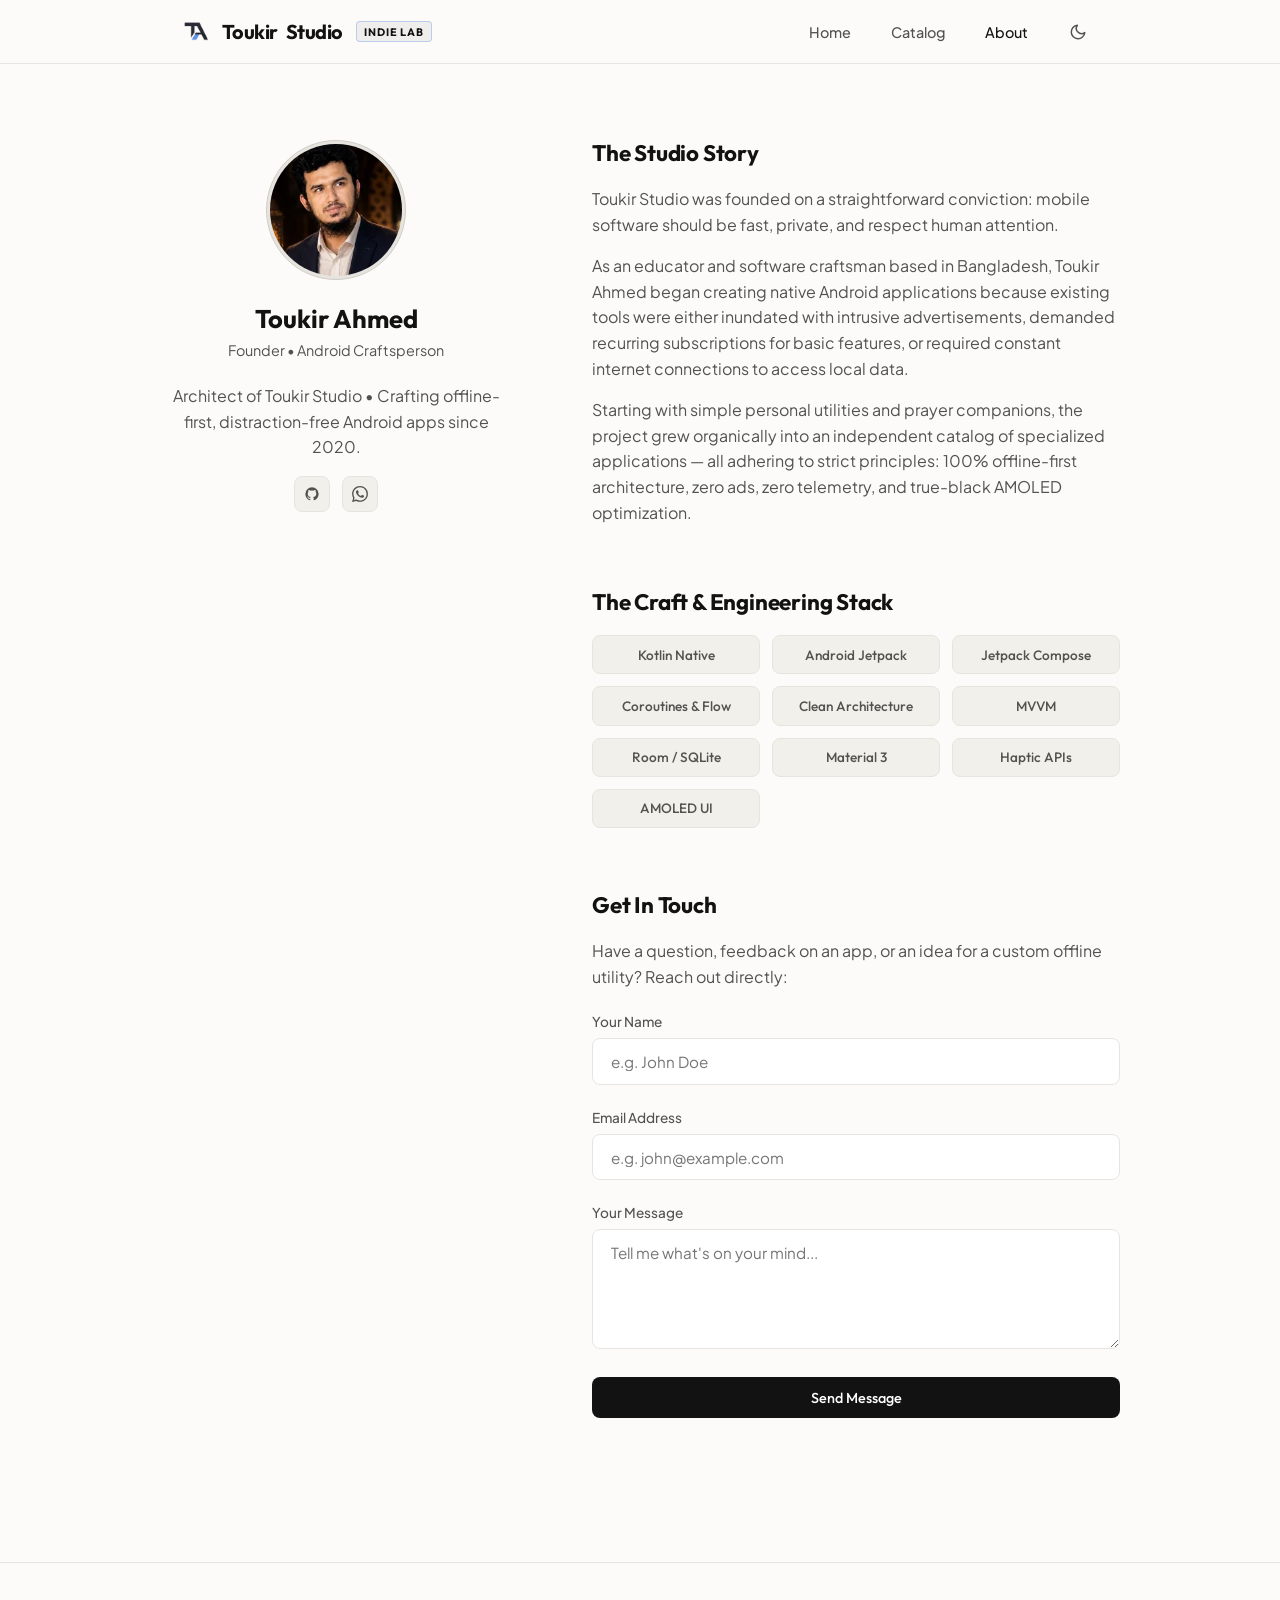
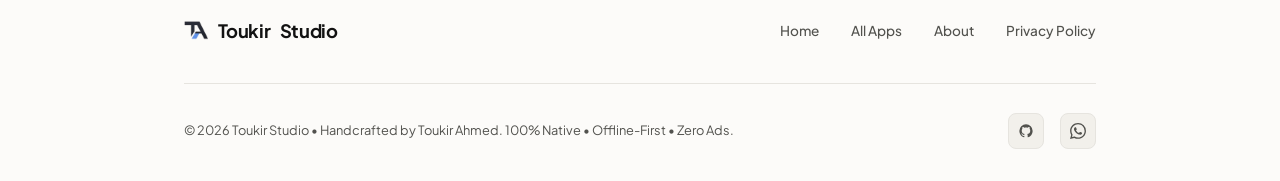
==== commit 3989337c: "Migrate to route-based modular CSS architecture, fix mobile rendering syntax error, and add automate" ====
--- a/about.html
+++ b/about.html
@@ -28,8 +28,9 @@
   <link rel="preconnect" href="https://fonts.gstatic.com" crossorigin>
   <link rel="stylesheet" href="https://fonts.googleapis.com/css2?family=Plus+Jakarta+Sans:wght@300;400;500;600;700&family=Outfit:wght@400;500;600;700;800&display=swap">
 
-  <!-- CSS Stylesheets -->
-  <link rel="stylesheet" href="assets/css/styles.css">
+  <!-- CSS Stylesheets (Route-Based Architecture) -->
+  <link rel="stylesheet" href="assets/css/core.css?v=20260910_01">
+  <link rel="stylesheet" href="assets/css/pages/about.css?v=20260910_01">
 
   <!-- Zero-FOUC Theme Initialization -->
   <script>
--- a/assets/css/core.css
+++ b/assets/css/core.css
@@ -0,0 +1,651 @@
+/* ==========================================================================
+   TOUKIR STUDIO — CORE FOUNDATION STYLESHEET
+   Design Tokens, CSS Reset, Navbar, Mobile Drawer, Buttons, Pills, and Footer
+   ========================================================================== */
+
+/* --- Module: assets/css/base/variables.css --- */
+/* --- MINIMALIST DESIGN SYSTEM (STRICT 3-COLOR PALETTE) --- */
+:root {
+  /* Fonts */
+  --font-heading: 'Outfit', -apple-system, BlinkMacSystemFont, "Segoe UI", Roboto, sans-serif;
+  --font-body: 'Plus Jakarta Sans', -apple-system, BlinkMacSystemFont, "Segoe UI", Roboto, sans-serif;
+
+  /* Colors - Light Mode (Clean Warm Off-White / Monochrome) */
+  --bg-color: #fcfbf9;               /* 1. Background */
+  --card-bg: #ffffff;
+  --card-bg-hover: #f7f6f2;
+  --border-color: #e6e4df;           /* 2. Border & Surface */
+  --border-color-hover: #cfccc4;
+  
+  --text-primary: #121212;           /* 3. Primary Text & Tone */
+  --text-secondary: #52524e;
+  --text-muted: #5e5e5a;
+  
+  --accent-primary: #121212;         /* Pure minimalist accent */
+  --accent-hover: #333333;
+  --accent-light: rgba(18, 18, 18, 0.05);
+  
+  --nav-bg: rgba(252, 251, 249, 0.92);
+  --success: #121212;
+  
+  --btn-secondary-bg: #f2f0eb;
+  --btn-secondary-hover: #e6e4df;
+  --btn-secondary-text: #121212;
+
+  --input-bg: #ffffff;
+  --skill-bg: #f2f0eb;
+  --skill-bg-hover: #e6e4df;
+  --social-icon-bg: #f2f0eb;
+  --social-icon-hover: #e6e4df;
+  
+  /* Transitions */
+  --transition-fast: 0.15s cubic-bezier(0.16, 1, 0.3, 1);
+  --transition-normal: 0.25s cubic-bezier(0.16, 1, 0.3, 1);
+  
+  /* Spacers */
+  --container-width: 960px;
+}
+
+/* Colors - Dark Mode (True AMOLED Black / Monochrome) */
+[data-theme="dark"] {
+  --bg-color: #000000;               /* 1. AMOLED True Black Background */
+  --card-bg: #0c0c0c;
+  --card-bg-hover: #141414;
+  --border-color: #222222;           /* 2. Subtle Dark Border */
+  --border-color-hover: #333333;
+  
+  --text-primary: #f4f4f4;           /* 3. Crisp Off-White Text */
+  --text-secondary: #a6a6a6;
+  --text-muted: #949494;
+  
+  --accent-primary: #f4f4f4;
+  --accent-hover: #ffffff;
+  --accent-light: rgba(244, 244, 244, 0.08);
+  
+  --nav-bg: rgba(0, 0, 0, 0.92);
+  
+  --btn-secondary-bg: #141414;
+  --btn-secondary-hover: #222222;
+  --btn-secondary-text: #f4f4f4;
+
+  --input-bg: #0c0c0c;
+  --skill-bg: #141414;
+  --skill-bg-hover: #222222;
+  --social-icon-bg: #141414;
+  --social-icon-hover: #222222;
+}
+
+/* --- Module: assets/css/base/reset.css --- */
+/* --- RESET & BASE STYLES --- */
+*, *::before, *::after {
+  box-sizing: border-box;
+  margin: 0;
+  padding: 0;
+}
+
+html {
+  scroll-behavior: smooth;
+  font-size: 16px;
+  background-color: var(--bg-color);
+  color: var(--text-primary);
+  font-family: var(--font-body);
+  -webkit-font-smoothing: antialiased;
+  -moz-osx-font-smoothing: grayscale;
+}
+
+body {
+  min-height: 100vh;
+  display: flex;
+  flex-direction: column;
+  overflow-x: hidden;
+  position: relative;
+}
+
+/* Scrollbar Styles */
+::-webkit-scrollbar {
+  width: 8px;
+}
+::-webkit-scrollbar-track {
+  background: var(--bg-color);
+}
+::-webkit-scrollbar-thumb {
+  background: var(--border-color-hover);
+  border-radius: 4px;
+}
+::-webkit-scrollbar-thumb:hover {
+  background: var(--text-muted);
+}
+
+/* Typography */
+h1, h2, h3, h4, h5, h6 {
+  font-family: var(--font-heading);
+  font-weight: 700;
+  line-height: 1.2;
+  color: var(--text-primary);
+}
+
+p {
+  color: var(--text-secondary);
+  line-height: 1.6;
+}
+
+a {
+  text-decoration: none;
+  color: inherit;
+  transition: color var(--transition-fast);
+}
+
+img {
+  max-width: 100%;
+  height: auto;
+  display: block;
+}
+
+/* --- Module: assets/css/base/layout.css --- */
+/* --- GLOBAL CONTAINER & SCROLL ANIMATIONS --- */
+.container {
+  width: 90%;
+  max-width: var(--container-width);
+  margin: 0 auto;
+  padding: 0 1.5rem;
+}
+
+/* Scroll Animations */
+.reveal {
+  opacity: 0;
+  transform: translateY(20px);
+  transition: opacity 0.6s cubic-bezier(0.16, 1, 0.3, 1), transform 0.6s cubic-bezier(0.16, 1, 0.3, 1);
+}
+
+.reveal.active {
+  opacity: 1;
+  transform: translateY(0);
+}
+
+/* --- Module: assets/css/components/navbar.css --- */
+/* --- NAVIGATION HEADER --- */
+.navbar {
+  position: fixed;
+  top: 0;
+  left: 0;
+  width: 100%;
+  height: 64px;
+  display: flex;
+  align-items: center;
+  z-index: 100;
+  background: var(--nav-bg);
+  backdrop-filter: blur(16px);
+  -webkit-backdrop-filter: blur(16px);
+  border-bottom: 1px solid var(--border-color);
+  transition: height var(--transition-fast);
+}
+
+.navbar.scrolled {
+  height: 56px;
+}
+
+.navbar .container {
+  display: flex;
+  justify-content: space-between;
+  align-items: center;
+}
+
+.nav-right {
+  display: flex;
+  align-items: center;
+  gap: 2rem;
+}
+
+/* Theme Toggle Button */
+.theme-toggle-btn {
+  background: transparent;
+  border: none;
+  cursor: pointer;
+  width: 36px;
+  height: 36px;
+  border-radius: 8px;
+  display: flex;
+  align-items: center;
+  justify-content: center;
+  color: var(--text-secondary);
+  transition: all var(--transition-fast);
+}
+
+.theme-toggle-btn:hover {
+  background: var(--card-bg-hover);
+  color: var(--text-primary);
+}
+
+.theme-toggle-btn svg {
+  width: 18px;
+  height: 18px;
+  fill: none;
+  stroke: currentColor;
+  stroke-width: 2;
+  stroke-linecap: round;
+  stroke-linejoin: round;
+}
+
+.theme-toggle-btn .sun-icon {
+  display: none;
+}
+
+.theme-toggle-btn .moon-icon {
+  display: block;
+}
+
+[data-theme="dark"] .theme-toggle-btn .sun-icon {
+  display: block;
+}
+
+[data-theme="dark"] .theme-toggle-btn .moon-icon {
+  display: none;
+}
+
+.nav-brand {
+  font-family: var(--font-heading);
+  font-weight: 700;
+  font-size: 1.25rem;
+  letter-spacing: -0.5px;
+  display: flex;
+  align-items: center;
+  gap: 0.5rem;
+}
+
+.nav-brand span {
+  color: var(--accent-primary);
+  margin-left: 0.35rem; /* Distinct gap separating logo from brand text */
+}
+
+.nav-logo {
+  height: 24px; /* Sleeker, proportional height */
+  width: auto;
+  object-fit: contain;
+  border-radius: 4px;
+  display: block;
+}
+
+.nav-menu {
+  display: flex;
+  gap: 2.5rem;
+}
+
+.nav-link {
+  font-family: var(--font-body);
+  font-weight: 500;
+  font-size: 0.9rem;
+  color: var(--text-secondary);
+  transition: color var(--transition-fast);
+}
+
+.nav-link:hover, .nav-link.active {
+  color: var(--text-primary);
+}
+
+.hamburger {
+  display: none;
+  cursor: pointer;
+  background: transparent;
+  border: none;
+  z-index: 110;
+}
+
+.hamburger span {
+  display: block;
+  width: 20px;
+  height: 2px;
+  margin: 4px auto;
+  background-color: var(--text-primary);
+  transition: all var(--transition-fast);
+}
+
+/* --- Module: assets/css/components/buttons.css --- */
+/* Buttons */
+.btn {
+  display: inline-flex;
+  align-items: center;
+  justify-content: center;
+  padding: 0.7rem 1.4rem;
+  border-radius: 8px;
+  font-family: var(--font-heading);
+  font-weight: 500;
+  font-size: 0.9rem;
+  cursor: pointer;
+  transition: all var(--transition-fast);
+  gap: 0.5rem;
+  border: none;
+}
+
+.btn-primary {
+  background: var(--accent-primary);
+  color: #ffffff;                    /* Hardcoded high contrast white text */
+}
+
+.btn-primary:hover {
+  background: var(--accent-hover);
+  transform: translateY(-1px);
+}
+
+.btn-secondary {
+  background: var(--btn-secondary-bg);
+  color: var(--btn-secondary-text);
+  border: 1px solid var(--border-color);
+}
+
+.btn-secondary:hover {
+  background: var(--btn-secondary-hover);
+  border-color: var(--border-color-hover);
+  transform: translateY(-1px);
+}
+
+.hero-social-btn {
+  display: inline-flex;
+  align-items: center;
+  gap: 0.5rem;
+  padding: 0.6rem 1.2rem;
+  border-radius: 8px;
+  font-family: var(--font-heading);
+  font-weight: 600;
+  font-size: 0.88rem;
+  border: 1px solid var(--border-color);
+  background: var(--social-icon-bg);
+  color: var(--text-secondary);
+  transition: all var(--transition-fast);
+}
+
+.hero-social-btn:hover {
+  background: var(--social-icon-hover);
+  border-color: var(--border-color-hover);
+  color: var(--text-primary);
+  transform: translateY(-1px);
+}
+
+.hero-social-btn svg {
+  width: 16px;
+  height: 16px;
+  fill: currentColor;
+  flex-shrink: 0;
+}
+
+.hero-social-btn.whatsapp-btn:hover {
+  background: rgba(37, 211, 102, 0.12);
+  border-color: rgba(37, 211, 102, 0.4);
+}
+
+.view-all-cta {
+  text-align: center;
+  margin-top: 3rem;
+  padding-top: 2.5rem;
+  border-top: 1px solid var(--border-color);
+}
+
+.view-all-cta p {
+  font-size: 0.95rem;
+  color: var(--text-muted);
+  margin-bottom: 1rem;
+}
+
+.btn-view-all {
+  display: inline-flex;
+  align-items: center;
+  gap: 0.5rem;
+  padding: 0.8rem 2rem;
+  border-radius: 100px;
+  font-family: var(--font-heading);
+  font-weight: 600;
+  font-size: 0.95rem;
+  border: 2px solid var(--accent-primary);
+  color: var(--accent-primary);
+  background: transparent;
+  transition: all var(--transition-fast);
+}
+
+.btn-view-all:hover {
+  background: var(--accent-primary);
+  color: #ffffff;
+  transform: translateY(-2px);
+  box-shadow: 0 8px 24px rgba(37, 99, 235, 0.3);
+}
+
+.btn-view-all svg {
+  width: 16px;
+  height: 16px;
+  stroke: currentColor;
+  fill: none;
+  transition: transform var(--transition-fast);
+}
+
+.btn-view-all:hover svg {
+  transform: translateX(3px);
+}
+
+/* --- Module: assets/css/components/pills.css --- */
+/* --- BADGES & PILL TAGS --- */
+.category-pill {
+  display: inline-flex;
+  align-items: center;
+  font-size: 0.75rem;
+  font-weight: 600;
+  color: var(--accent-primary);
+  background: var(--accent-light);
+  border: 1px solid rgba(47, 128, 237, 0.2);
+  padding: 0.25rem 0.75rem;
+  border-radius: 12px;
+  letter-spacing: -0.1px;
+}
+
+.studio-pill {
+  font-size: 0.68rem;
+  font-weight: 700;
+  text-transform: uppercase;
+  letter-spacing: 0.8px;
+  padding: 0.15rem 0.45rem;
+  border-radius: 4px;
+  background: var(--accent-light);
+  color: var(--accent-primary);
+  border: 1px solid rgba(37, 99, 235, 0.25);
+  margin-left: 0.4rem;
+  vertical-align: middle;
+}
+
+.spotlight-flagship-badge {
+  display: inline-flex;
+  align-items: center;
+  gap: 0.35rem;
+  font-size: 0.75rem;
+  font-weight: 700;
+  text-transform: uppercase;
+  letter-spacing: 0.8px;
+  color: #f59e0b;
+  background: rgba(245, 158, 11, 0.12);
+  border: 1px solid rgba(245, 158, 11, 0.3);
+  padding: 0.25rem 0.65rem;
+  border-radius: 100px;
+}
+
+.spotlight-tag {
+  font-size: 0.78rem;
+  font-weight: 600;
+  padding: 0.25rem 0.65rem;
+  border-radius: 6px;
+  background: var(--skill-bg);
+  color: var(--text-secondary);
+  border: 1px solid var(--border-color);
+}
+
+/* Homepage Quick-Filter Pills */
+.homepage-filter-bar {
+  display: flex;
+  align-items: center;
+  gap: 0.65rem;
+  flex-wrap: wrap;
+  margin-bottom: 2.5rem;
+}
+
+.homepage-filter-chip {
+  display: inline-flex;
+  align-items: center;
+  gap: 0.35rem;
+  font-family: var(--font-body);
+  font-size: 0.85rem;
+  font-weight: 600;
+  padding: 0.45rem 1.1rem;
+  border-radius: 100px;
+  border: 1px solid var(--border-color);
+  background: var(--card-bg);
+  color: var(--text-secondary);
+  cursor: pointer;
+  transition: all var(--transition-fast);
+}
+
+.homepage-filter-chip:hover {
+  border-color: var(--accent-primary);
+  color: var(--text-primary);
+  transform: translateY(-1px);
+}
+
+.homepage-filter-chip.active {
+  background: var(--accent-primary);
+  color: #ffffff;
+  border-color: var(--accent-primary);
+  box-shadow: 0 4px 14px rgba(37, 99, 235, 0.25);
+}
+
+[data-theme="dark"] .homepage-filter-chip.active {
+  background: var(--accent-primary);
+  color: #0d1117;
+  font-weight: 700;
+  box-shadow: 0 4px 16px rgba(56, 189, 248, 0.3);
+}
+
+/* --- Module: assets/css/components/footer.css --- */
+.footer {
+  margin-top: auto;
+  background: var(--bg-color);
+  border-top: 1px solid var(--border-color);
+  padding: 3.5rem 0 2rem;
+  font-family: var(--font-body);
+}
+
+.footer-layout {
+  display: flex;
+  justify-content: space-between;
+  align-items: center;
+  flex-wrap: wrap;
+  gap: 2rem;
+  margin-bottom: 2.5rem;
+}
+
+.footer-brand {
+  display: inline-flex;
+  align-items: center;
+  gap: 0.6rem;
+  font-weight: 700;
+  font-size: 1.15rem;
+  letter-spacing: -0.4px;
+}
+
+.footer-logo {
+  width: 24px;
+  height: 24px;
+  object-fit: contain;
+}
+
+.footer-brand span {
+  color: var(--accent-primary);
+}
+
+.footer-links {
+  display: flex;
+  gap: 2rem;
+}
+
+.footer-link {
+  font-weight: 500;
+  font-size: 0.85rem;
+  color: var(--text-secondary);
+}
+
+.footer-link:hover {
+  color: var(--text-primary);
+}
+
+.footer-bottom {
+  display: flex;
+  justify-content: space-between;
+  align-items: center;
+  border-top: 1px solid var(--border-color);
+  padding-top: 1.8rem;
+  font-size: 0.8rem;
+  color: var(--text-muted);
+}
+
+.footer-socials {
+  display: flex;
+  gap: 1rem;
+}
+
+/* --- GLOBAL RESPONSIVE RULES --- */
+@media (max-width: 768px) {
+  .container {
+    padding: 0 1rem;
+  }
+
+  /* Mobile Nav Menu Drawer */
+  .hamburger {
+    display: block;
+  }
+  
+  .nav-menu {
+    position: fixed;
+    top: 0;
+    right: -100%;
+    width: 260px;
+    height: 100vh;
+    background: var(--card-bg);
+    border-left: 1px solid var(--border-color);
+    flex-direction: column;
+    padding: 80px 2rem;
+    gap: 1.8rem;
+    transition: right var(--transition-normal);
+    z-index: 105;
+  }
+  
+  .nav-menu.active {
+    right: 0;
+  }
+  
+  .hamburger.active span:nth-child(1) {
+    transform: rotate(-45deg) translate(-4px, 5px);
+  }
+  
+  .hamburger.active span:nth-child(2) {
+    opacity: 0;
+  }
+  
+  .hamburger.active span:nth-child(3) {
+    transform: rotate(45deg) translate(-4px, -5px);
+  }
+  
+  .nav-right {
+    gap: 1rem;
+  }
+
+  /* Footer Responsive */
+  .footer-layout {
+    flex-direction: column;
+    align-items: flex-start;
+    gap: 1.2rem;
+  }
+  
+  .footer-links {
+    flex-direction: column;
+    gap: 0.8rem;
+  }
+  
+  .footer-bottom {
+    flex-direction: column;
+    gap: 1.2rem;
+    align-items: flex-start;
+  }
+}
--- a/assets/css/pages/about.css
+++ b/assets/css/pages/about.css
@@ -0,0 +1,173 @@
+/* --- ABOUT PAGE SPECIFICS --- */
+.about-hero {
+  padding: 140px 0 80px;
+}
+
+.about-layout {
+  display: grid;
+  grid-template-columns: 0.8fr 1.2fr;
+  gap: 5rem;
+  align-items: start;
+}
+
+.about-profile {
+  position: sticky;
+  top: 100px;
+  text-align: center;
+}
+
+.profile-avatar-container {
+  width: 140px;
+  height: 140px;
+  margin: 0 auto 1.5rem;
+  border-radius: 50%;
+  padding: 3px;
+  background: var(--border-color);
+  border: 1px solid var(--border-color-hover);
+}
+
+.profile-avatar {
+  width: 100%;
+  height: 100%;
+  border-radius: 50%;
+  object-fit: cover;
+  background: var(--bg-color);
+}
+
+.about-profile h2 {
+  font-size: 1.6rem;
+  margin-bottom: 0.4rem;
+}
+
+.about-profile .dev-tag {
+  color: var(--text-secondary);
+  font-size: 0.9rem;
+  margin-bottom: 1.5rem;
+}
+
+.social-links {
+  display: flex;
+  justify-content: center;
+  gap: 0.75rem;
+  margin-top: 1rem;
+}
+
+.social-icon {
+  width: 36px;
+  height: 36px;
+  display: flex;
+  align-items: center;
+  justify-content: center;
+  border-radius: 8px;
+  background: var(--social-icon-bg);
+  border: 1px solid var(--border-color);
+  transition: all var(--transition-fast);
+}
+
+.social-icon svg {
+  width: 16px;
+  height: 16px;
+  fill: var(--text-secondary);
+}
+
+.social-icon:hover {
+  background: var(--social-icon-hover);
+  border-color: var(--border-color-hover);
+}
+
+.social-icon:hover svg {
+  fill: var(--text-primary);
+}
+
+.about-content section {
+  margin-bottom: 4rem;
+}
+
+.about-content h3 {
+  font-size: 1.4rem;
+  margin-bottom: 1.2rem;
+  letter-spacing: -0.2px;
+}
+
+.skills-grid {
+  display: grid;
+  grid-template-columns: repeat(auto-fill, minmax(130px, 1fr));
+  gap: 0.75rem;
+}
+
+.skill-tag {
+  background: var(--skill-bg);
+  border: 1px solid var(--border-color);
+  border-radius: 8px;
+  padding: 0.6rem;
+  text-align: center;
+  font-family: var(--font-heading);
+  font-size: 0.85rem;
+  font-weight: 500;
+  color: var(--text-secondary);
+  transition: all var(--transition-fast);
+}
+
+.skill-tag:hover {
+  background: var(--skill-bg-hover);
+  color: var(--text-primary);
+  border-color: var(--border-color-hover);
+}
+
+/* Contact Form Styling */
+.contact-form-container {
+  margin-top: 1.5rem;
+}
+
+.form-group {
+  margin-bottom: 1.5rem;
+}
+
+.form-label {
+  display: block;
+  font-size: 0.85rem;
+  color: var(--text-secondary);
+  margin-bottom: 0.5rem;
+  font-weight: 500;
+}
+
+.form-input {
+  width: 100%;
+  padding: 0.8rem 1.1rem;
+  border-radius: 8px;
+  background: var(--input-bg);
+  border: 1px solid var(--border-color);
+  color: var(--text-primary);
+  font-family: var(--font-body);
+  font-size: 0.95rem;
+  transition: all var(--transition-fast);
+}
+
+.form-input:focus {
+  outline: none;
+  border-color: var(--accent-primary);
+  box-shadow: 0 0 0 3px var(--accent-light);
+}
+
+textarea.form-input {
+  resize: vertical;
+  min-height: 120px;
+}
+
+.form-submit-btn {
+  width: 100%;
+}
+
+/* --- ABOUT RESPONSIVE RULES --- */
+@media (max-width: 992px) {
+  .about-layout {
+    grid-template-columns: 1fr;
+    gap: 3.5rem;
+  }
+  
+  .about-profile {
+    position: relative;
+    top: 0;
+    margin-bottom: 2rem;
+  }
+}
